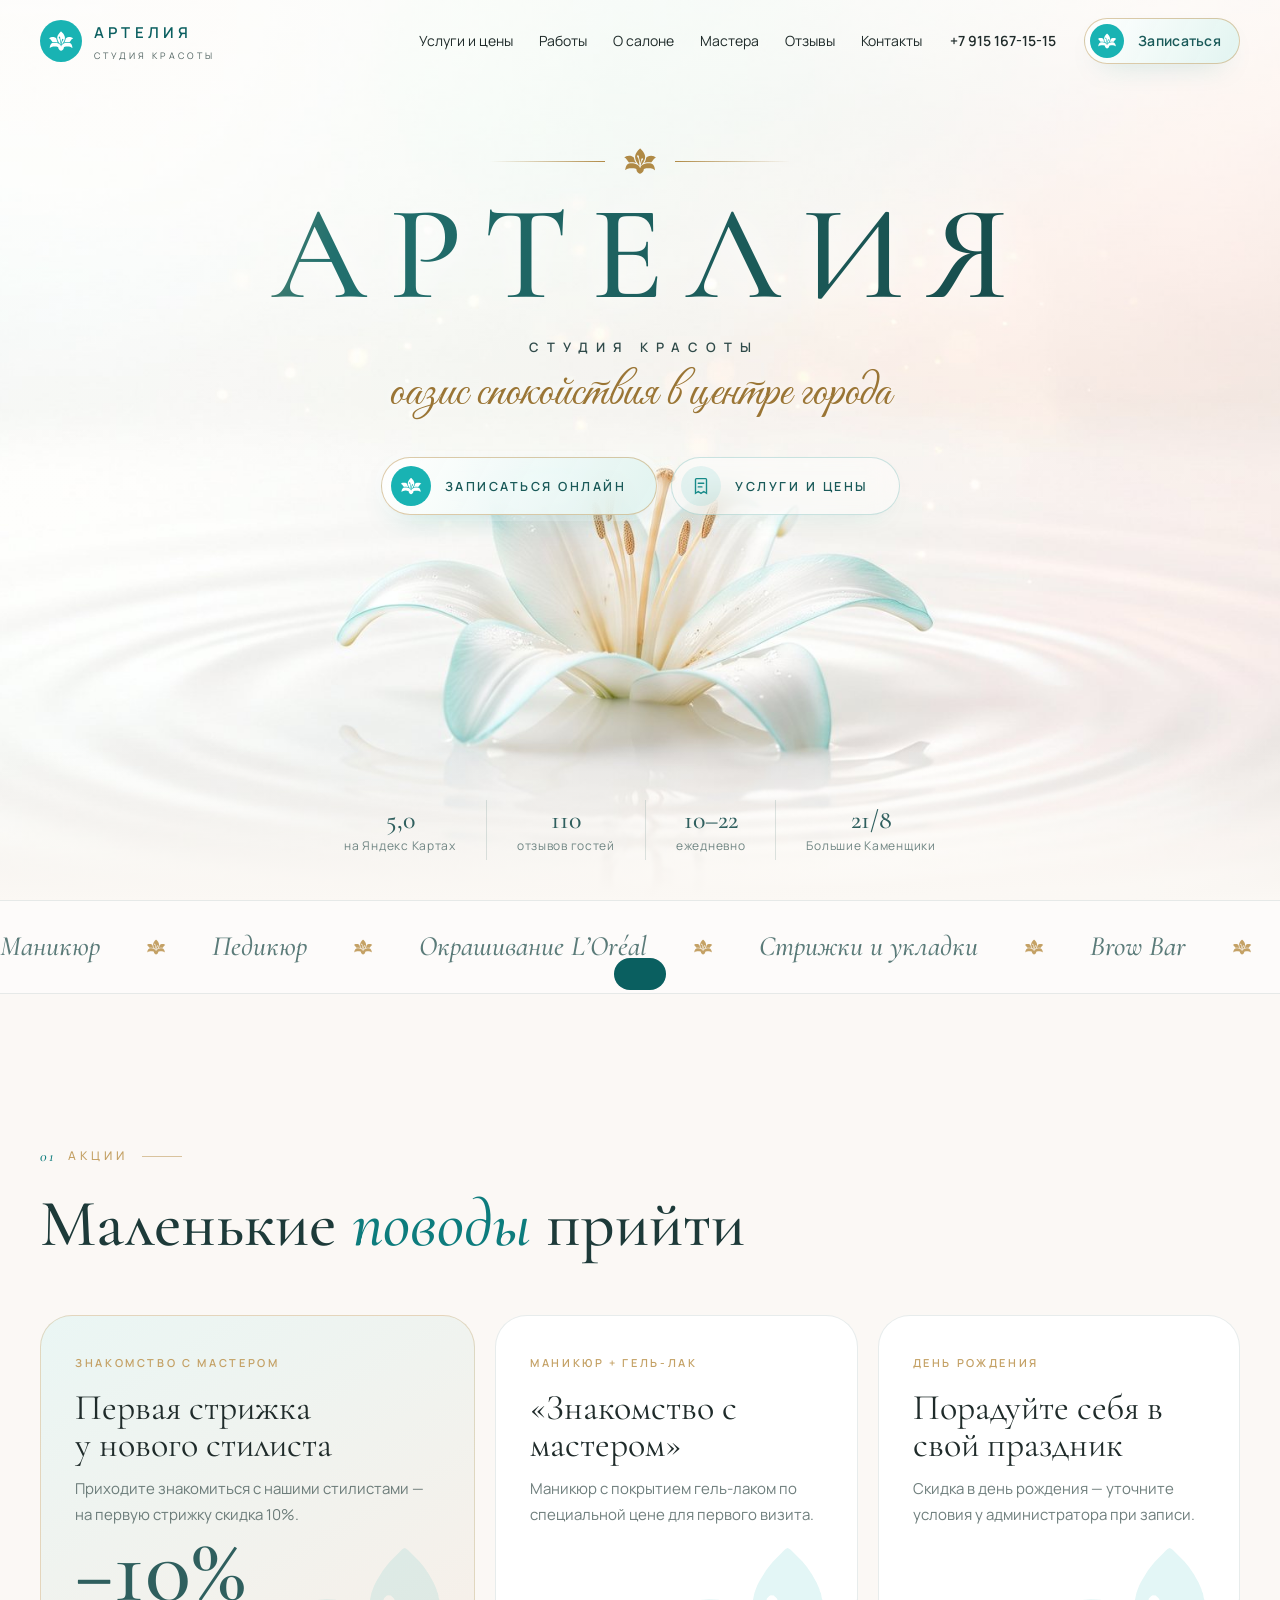
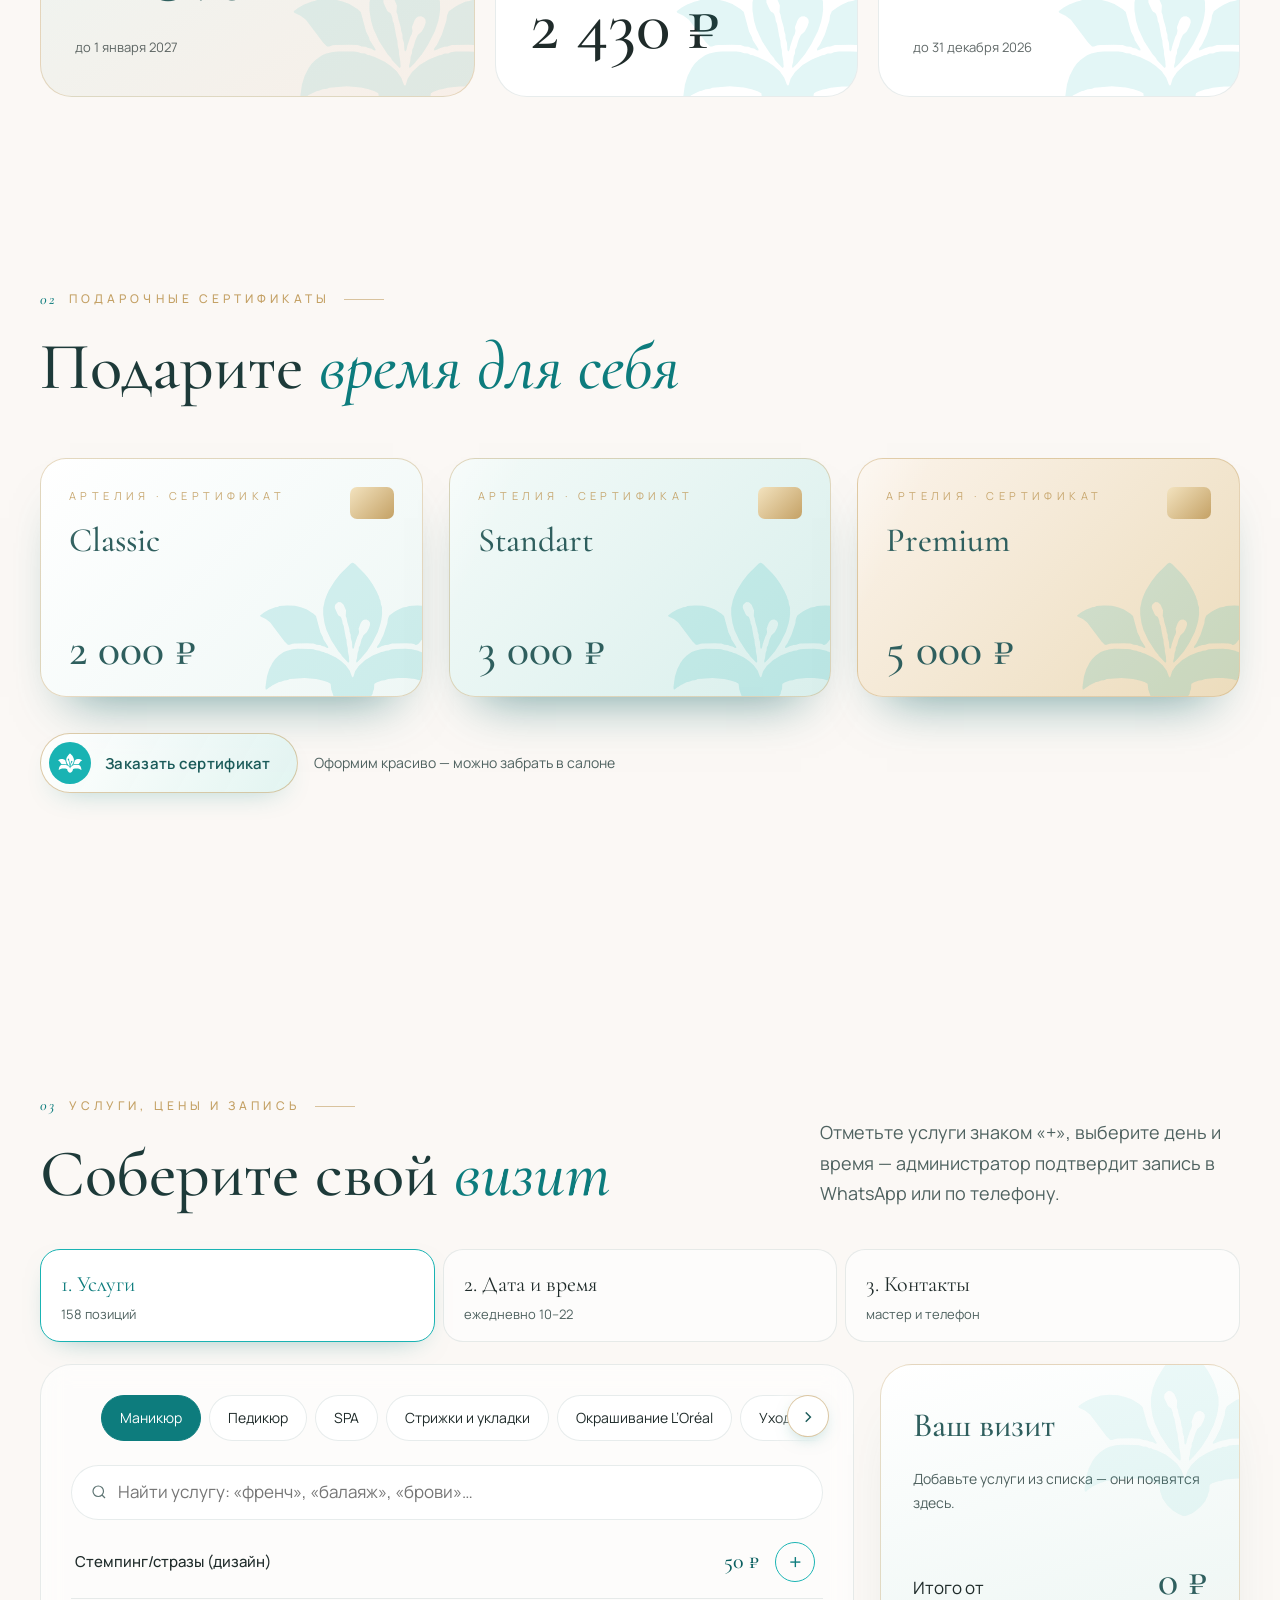
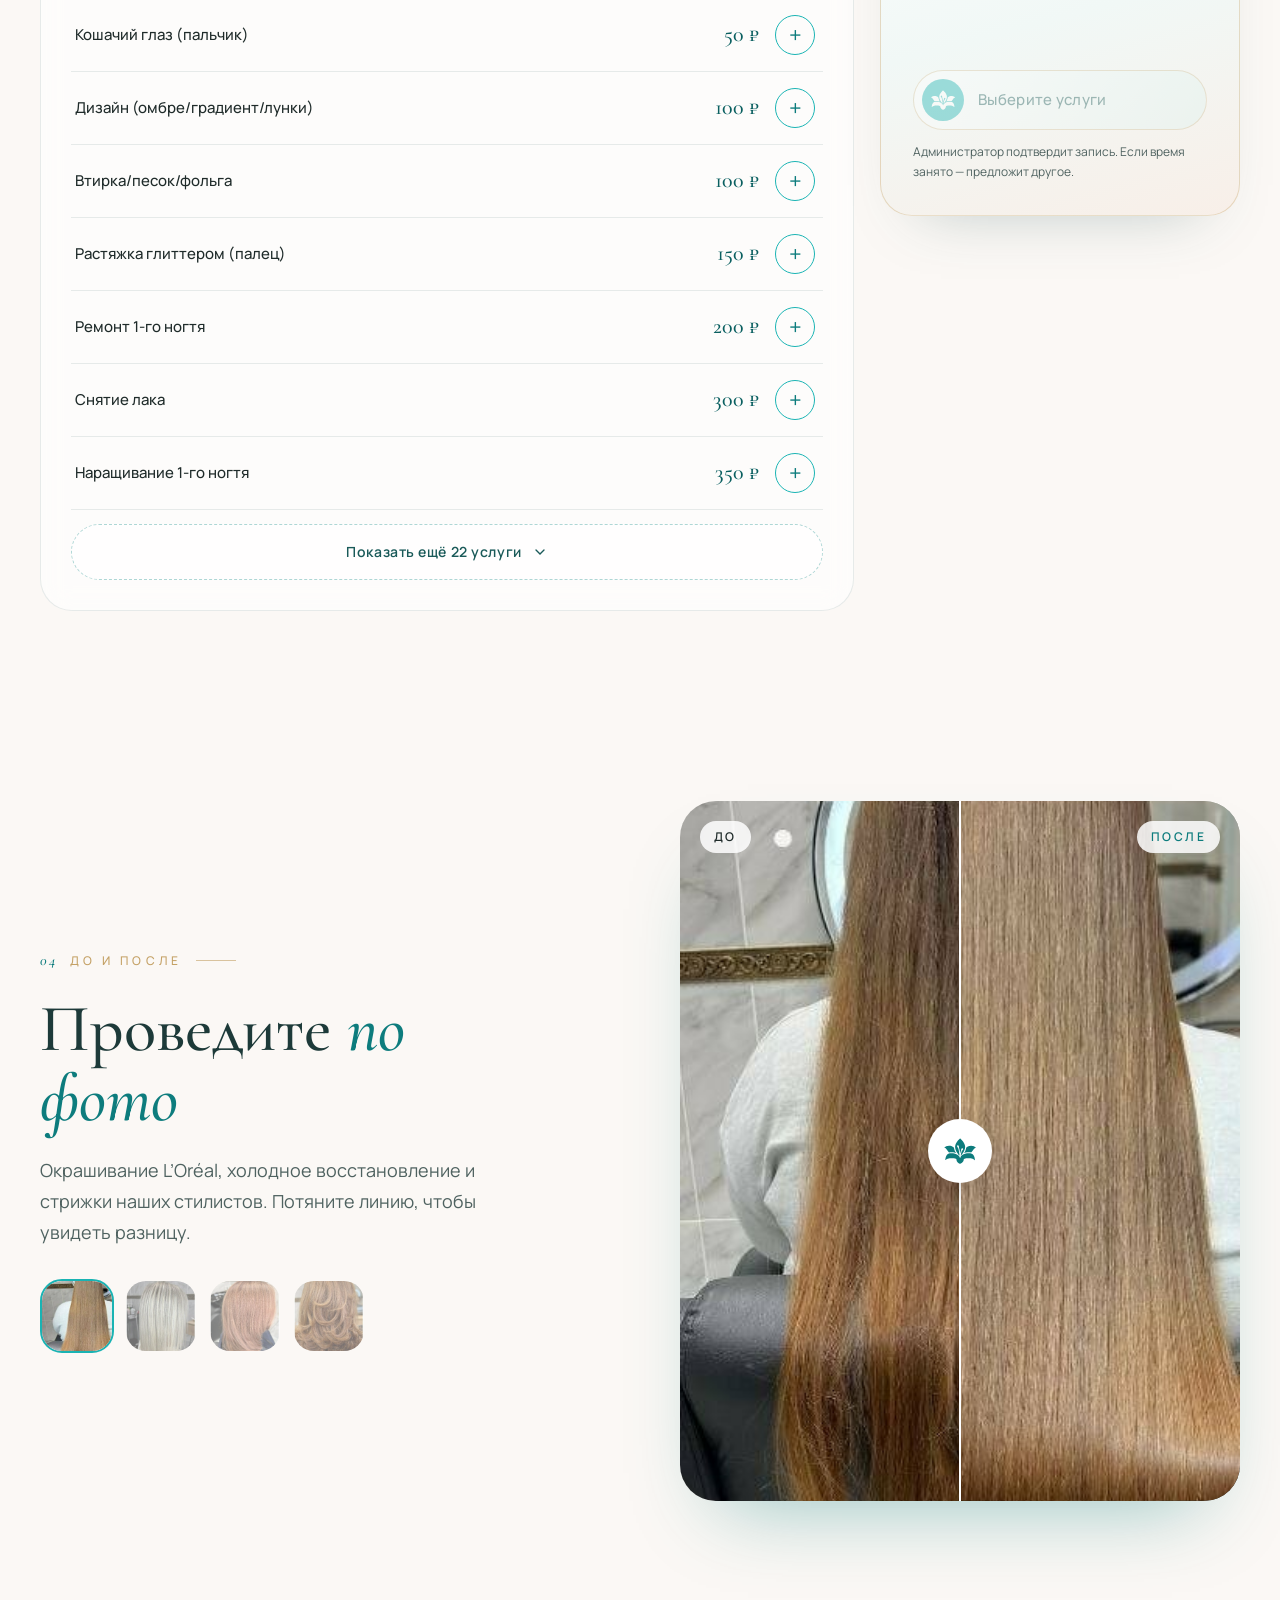
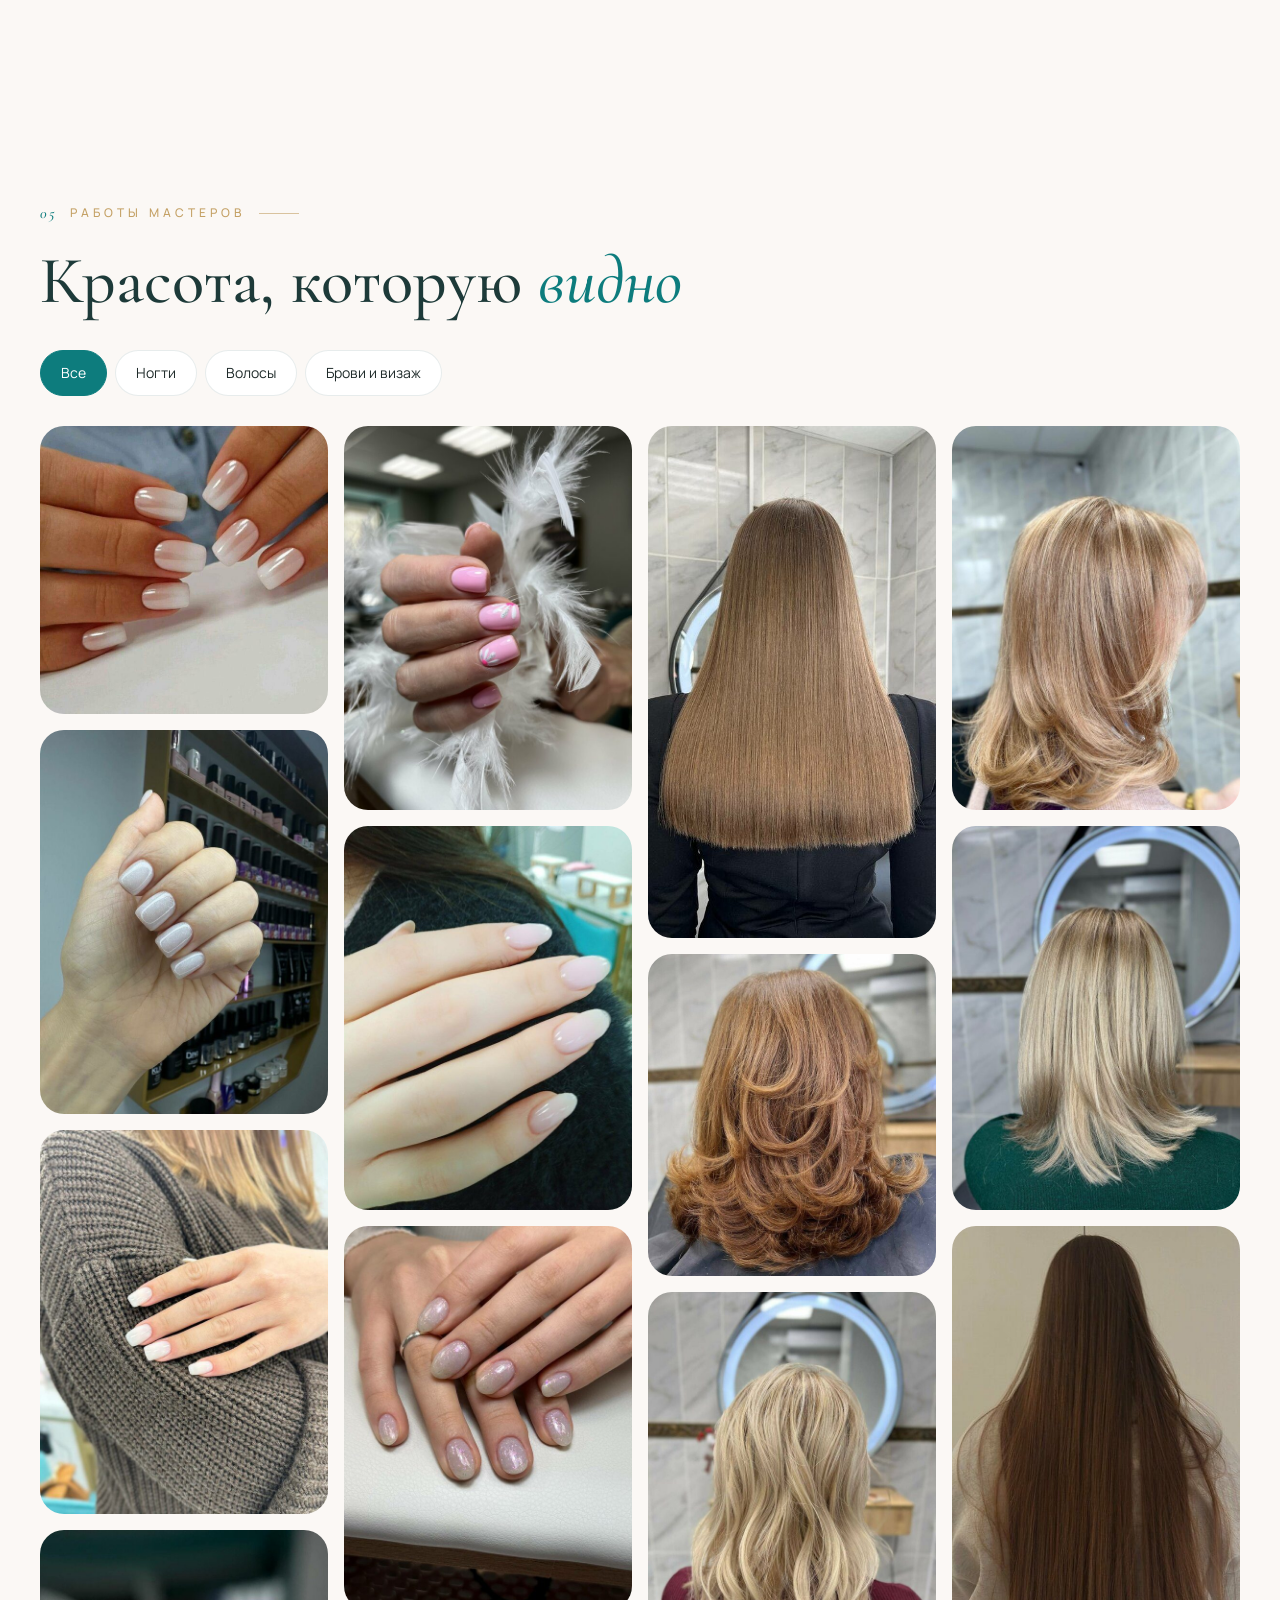
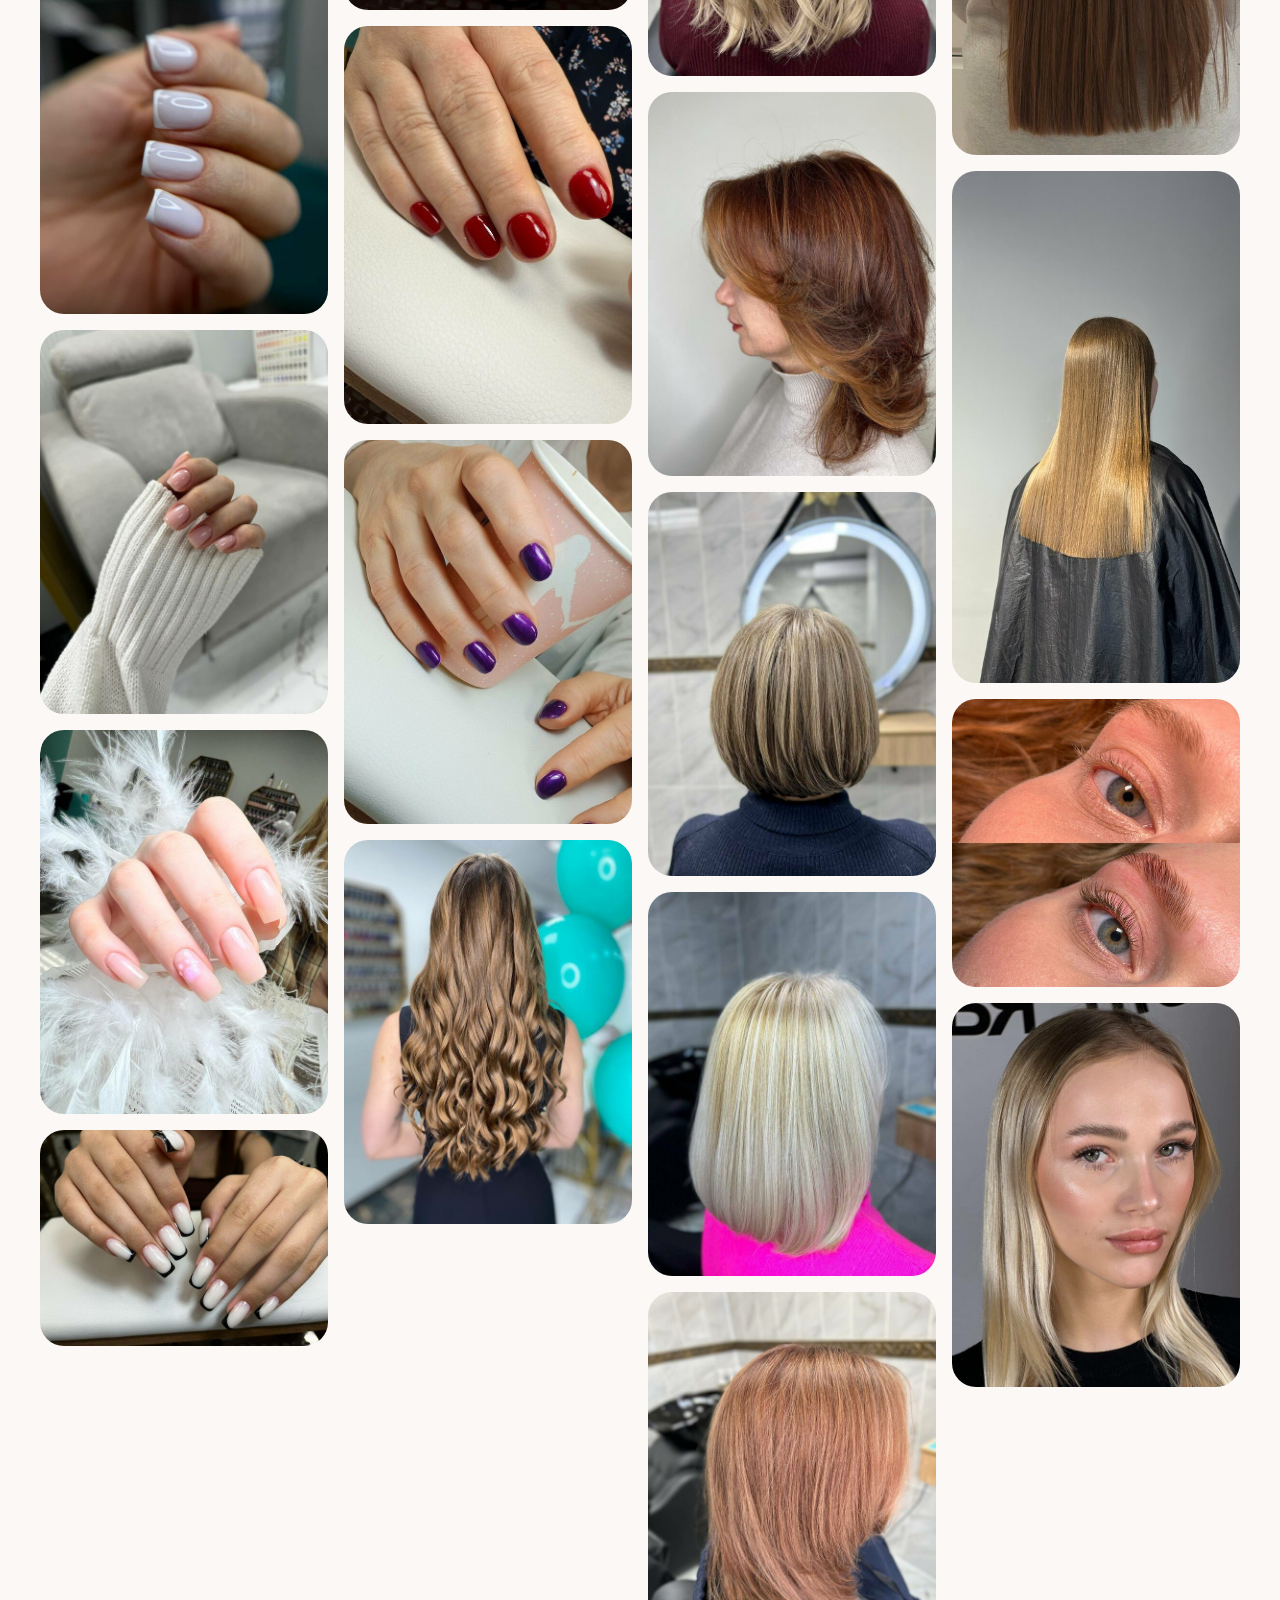
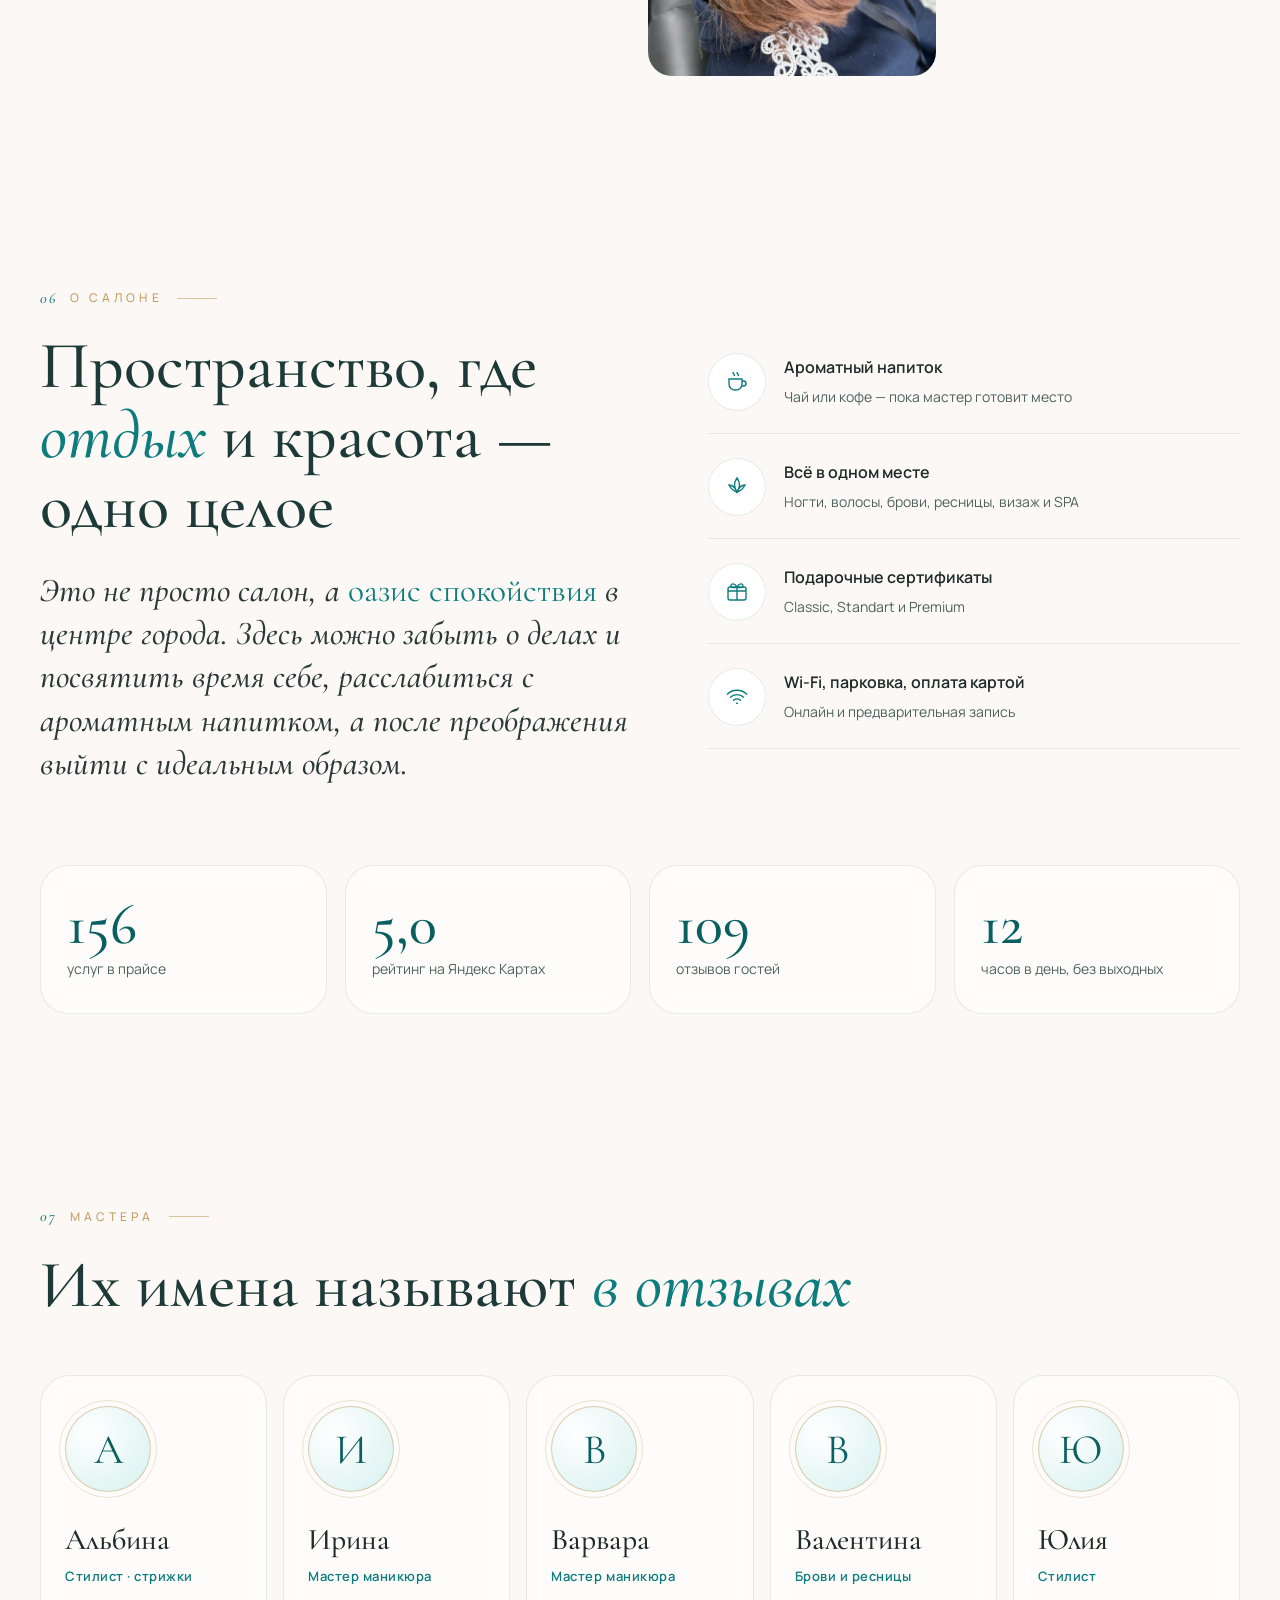
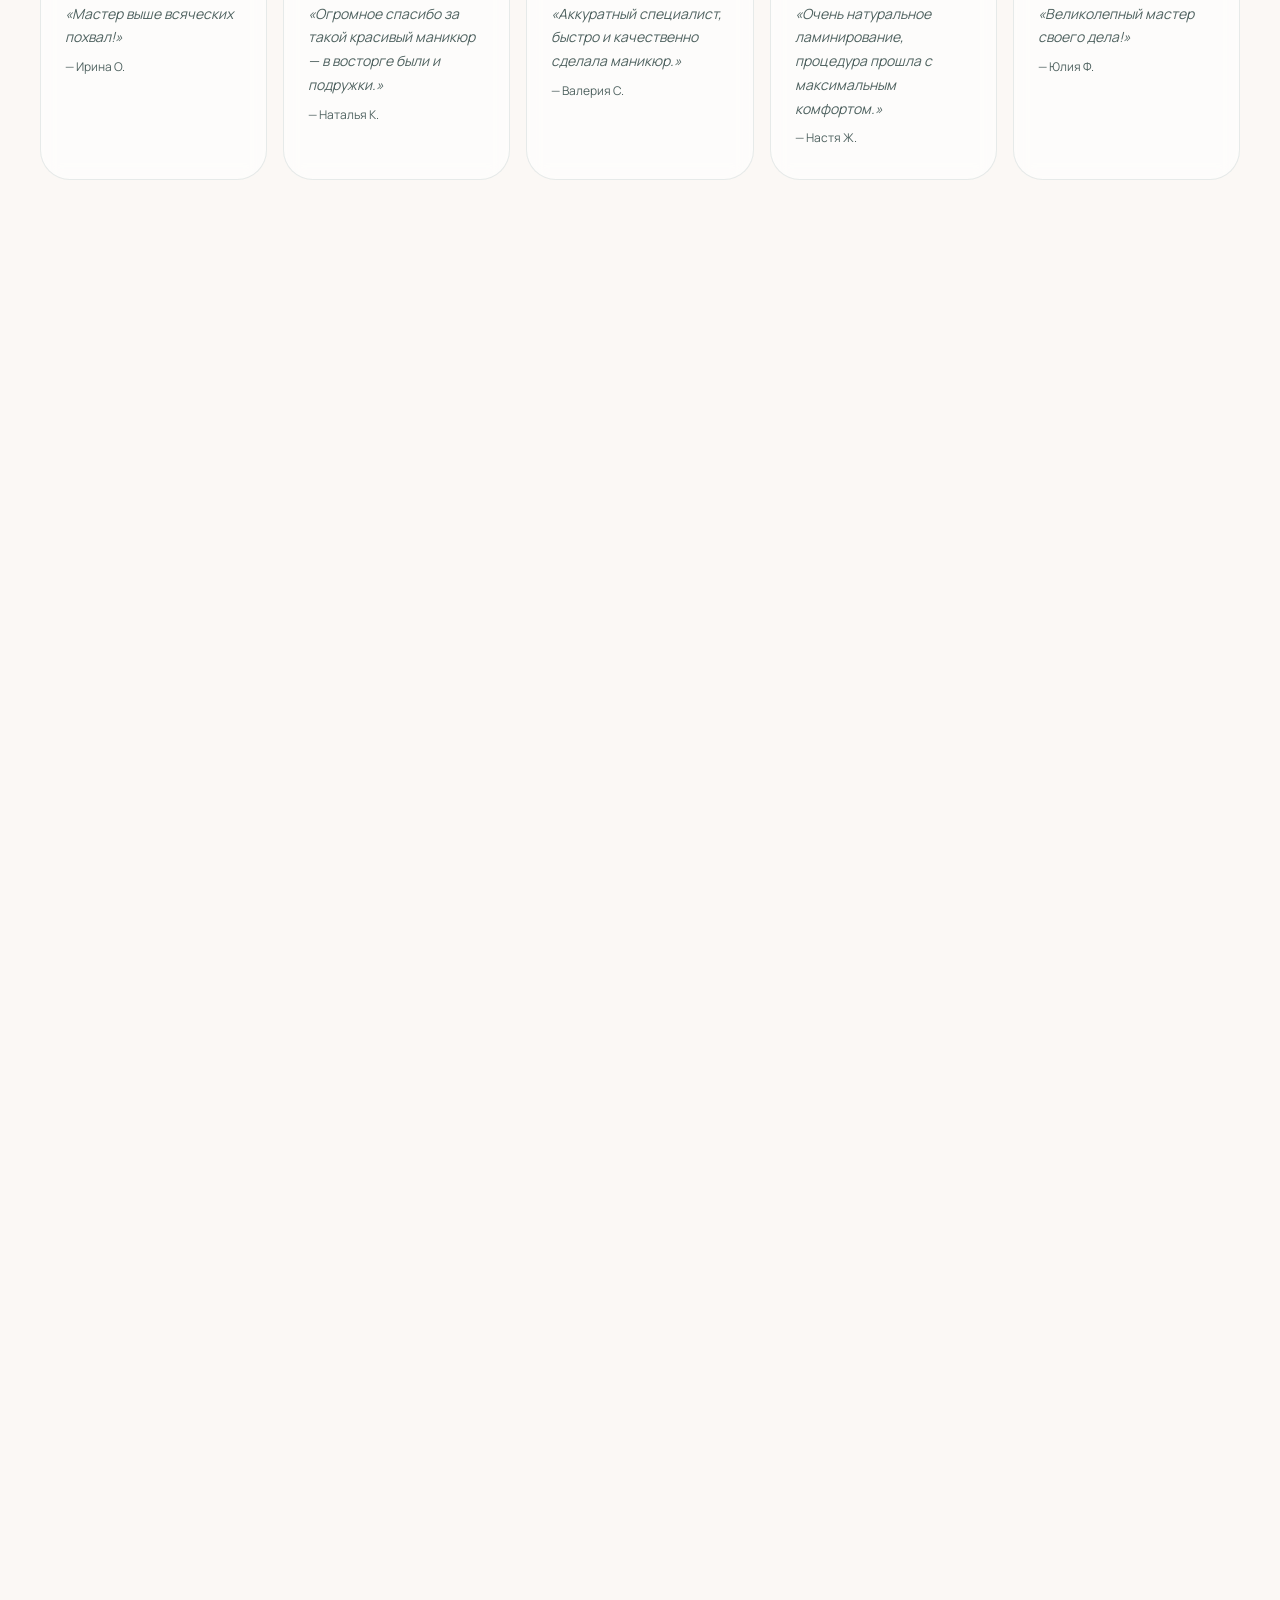
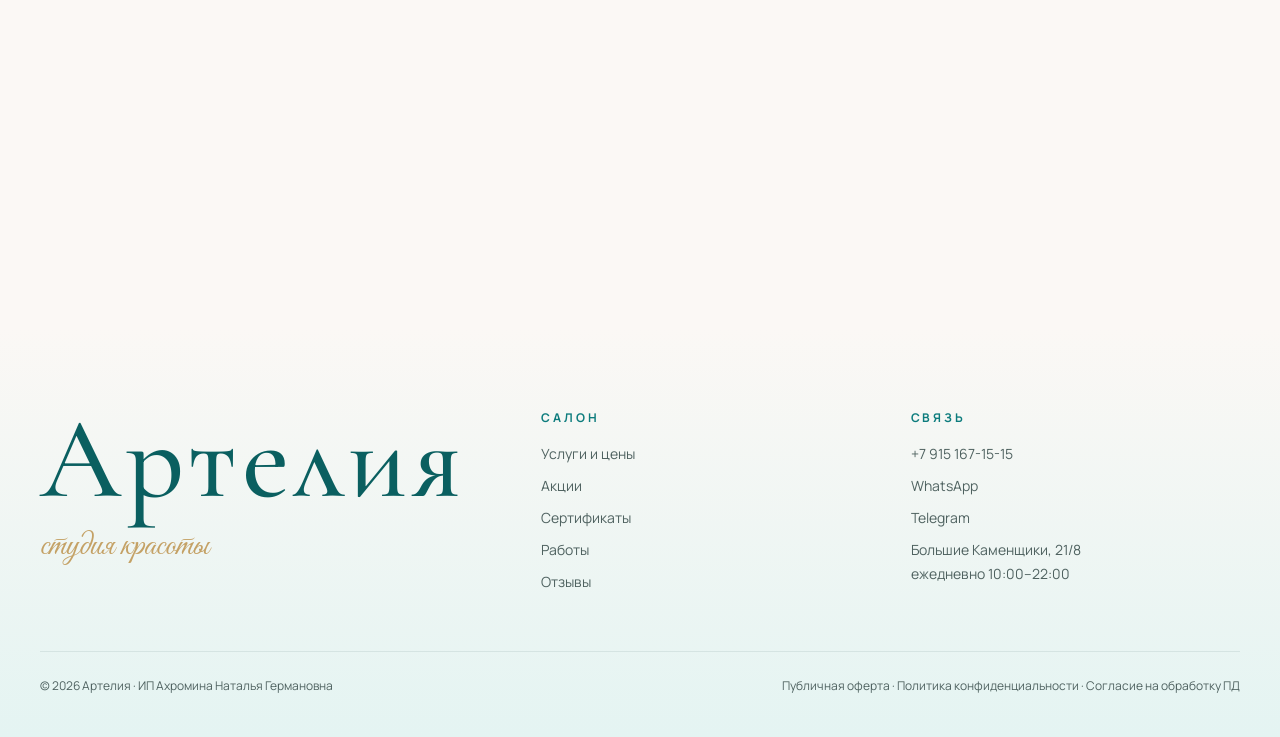
==== artelia/index.html @ 2164c554 "Портфолио: «Артелия» вместо Fertika Co-Authored-By: Claude Opus 5.5 <noreply@anthropic.com>" ====
<!doctype html>
<html lang="ru">
<head>
<meta charset="utf-8">
<meta name="viewport" content="width=device-width,initial-scale=1">
<title>Артелия — студия красоты в Москве · Большие Каменщики, 21/8</title>
<meta name="description" content="Артелия — студия красоты в центре Москвы: маникюр, педикюр, окрашивание L’Oréal, стрижки, Brow Bar, ресницы, визаж, SPA. Ежедневно 10:00–22:00. Онлайн-запись.">
<link rel="icon" type="image/svg+xml" href="img/favicon.svg">
<meta name="theme-color" content="#f6fbfa">
<link rel="preconnect" href="https://fonts.googleapis.com"><link rel="preconnect" href="https://fonts.gstatic.com" crossorigin>
<link href="https://fonts.googleapis.com/css2?family=Cormorant+Garamond:ital,wght@0,400;0,500;0,600;1,400;1,500&family=Manrope:wght@400;500;600;700&family=Great+Vibes&display=swap" rel="stylesheet">
<style>
:root{
  --teal:#19b3b3; --teal-d:#0d7c7d; --teal-dd:#0a5f60; --teal-l:#d7f1ef;
  --gold:#c4a165; --gold-l:#ecdcbc;
  --peach:#fbeee6; --ink:#1f2b2a; --muted:#4f6260; --line:rgba(120,150,148,.18);
  --card:rgba(255,255,255,.6);
  --grad:linear-gradient(170deg,#fdfcfa 0%,#f6faf8 30%,#fbf5f0 70%,#faf1ea 100%);
  --serif:'Cormorant Garamond',Georgia,serif; --sans:'Manrope',system-ui,sans-serif; --script:'Great Vibes',cursive;
  --ease:cubic-bezier(.22,.8,.24,1);
}
*{box-sizing:border-box;margin:0;padding:0}
html{scroll-behavior:smooth}
body{font-family:var(--sans);color:var(--ink);background:#fbf8f5;background-image:var(--grad);background-attachment:fixed;line-height:1.7;font-size:17px;font-weight:400;text-rendering:optimizeLegibility;-webkit-font-smoothing:antialiased;overflow-x:hidden}
img{display:block;max-width:100%}
a{color:inherit;text-decoration:none}
button{font:inherit;color:inherit;background:none;border:0;cursor:pointer}
.wrap{width:min(1200px,100% - 40px);margin-inline:auto}
section{position:relative;padding:150px 0}
.eyebrow{font-size:12px;letter-spacing:.34em;text-transform:uppercase;color:var(--gold);font-weight:500;display:flex;align-items:center;gap:14px;counter-increment:sec}
.eyebrow::before{content:"0" counter(sec);font-family:var(--serif);font-size:15px;letter-spacing:.1em;color:var(--teal-d);font-style:italic}
.eyebrow::after{content:"";width:40px;height:1px;background:var(--gold);opacity:.6;order:-0}
main{counter-reset:sec}
h2{font-family:var(--serif);font-weight:500;font-size:clamp(40px,5.2vw,70px);line-height:1.05;letter-spacing:0;margin:20px 0 0;color:#1d3a39}
h2 em{font-style:italic;color:var(--teal-d);font-weight:500}
/* чёткость: Cormorant тонкий — везде 500 и тёмнее */
.quote,.stat b,.promo .big,.rev p,.mst h3,.ptitle,.day b,.row .pr,.visit h4,.visit .tot b,.ct-card .addr,.ft .big,.rate,.gift h3,.gift .sum,.facts b,.marq-t{font-weight:500!important}
.quote{color:#2a3938}.rev p{color:#22302f}
.lead,.rituals span,.stat span,.promo p,.mst q{color:var(--muted)}
.btn{font-weight:600}
.script{font-family:var(--script);color:var(--gold);font-weight:400}
.lead{font-size:18px;color:var(--muted);max-width:560px;margin-top:22px}

/* lily */
.lily .p{transform-box:view-box;transform-origin:50px 66px;transition:transform .9s var(--ease)}
.lily .pl{--o:-1}.lily .pr{--o:1}

/* buttons: capsule with blooming lily */
.btn{position:relative;display:inline-flex;align-items:center;gap:14px;padding:8px 26px 8px 8px;border-radius:999px;font-weight:500;font-size:15px;letter-spacing:.02em;transition:transform .5s var(--ease),box-shadow .5s var(--ease),background .4s}
.btn .bud{width:42px;height:42px;border-radius:50%;display:grid;place-items:center;flex:none;transition:transform .7s var(--ease)}
.btn .bud svg{width:26px;height:26px}
.btn-main{background:linear-gradient(120deg,rgba(255,255,255,.9),rgba(222,243,240,.88));color:#1a5a59;border:1px solid rgba(196,161,101,.55);box-shadow:0 12px 30px -18px rgba(25,140,138,.45);font-weight:600}
.btn-main .bud{background:#19b3b3;color:#fff}
.btn-main:hover{background:#fff;border-color:rgba(196,161,101,.9)}
.btn-ghost{background:rgba(255,255,255,.7);border:1px solid var(--line);color:var(--teal-dd);backdrop-filter:blur(8px)}
.btn-ghost .bud{background:var(--teal-l);color:var(--teal-d)}
.btn:hover{transform:translateY(-3px)}
.btn:hover .bud{transform:rotate(-14deg)}
.btn:hover .pl{transform:rotate(-16deg)}
.btn:hover .pr{transform:rotate(16deg)}
.btn:hover .pc{transform:scale(1.12)}
.btn:active{transform:translateY(0) scale(.98)}

/* header */
header{position:fixed;inset:0 0 auto;z-index:50;transition:background .4s,box-shadow .4s,padding .4s;padding:18px 0}
header.sc{background:rgba(255,255,255,.82);backdrop-filter:blur(14px);box-shadow:0 1px 0 var(--line);padding:10px 0}
.hd{display:flex;align-items:center;gap:28px}
.logo{display:flex;align-items:center;gap:12px}
.logo .mk{width:42px;height:42px;border-radius:50%;background:var(--teal);display:grid;place-items:center;color:#fff}
.logo .mk svg{width:26px}
.logo b{font-weight:600;letter-spacing:.28em;font-size:15px;color:var(--teal-dd)}
.logo small{display:block;font-size:9px;letter-spacing:.34em;color:var(--muted);text-transform:uppercase;margin-top:1px}
nav{display:flex;gap:26px;margin-left:auto;font-size:14px}
nav a{position:relative;color:var(--ink)}
nav a::after{content:"";position:absolute;left:0;right:100%;bottom:-4px;height:1px;background:var(--gold);transition:right .4s var(--ease)}
nav a:hover::after{right:0}
.hd-tel{font-weight:600;font-size:14px;white-space:nowrap}
.hd .btn{padding:5px 18px 5px 5px;font-size:14px}.hd .btn .bud{width:34px;height:34px}.hd .btn .bud svg{width:20px;height:20px}
.burger{display:none;width:44px;height:44px;border-radius:50%;border:1px solid var(--line);background:#fff}
.burger i{display:block;width:18px;height:1.5px;background:var(--ink);margin:4px auto}

/* hero */
.hero{min-height:100svh;display:flex;flex-direction:column;justify-content:flex-start;align-items:center;text-align:center;padding:clamp(120px,16vh,170px) 0 40px;overflow:hidden;background:#f7f6f2}
.hero video,.hero .poster{position:absolute;inset:0;width:100%;height:100%;object-fit:cover;object-position:50% 70%}
.hero video{opacity:0;transition:opacity 1.6s ease}.hero video.ready{opacity:1}
.hero .veil{position:absolute;inset:0;background:linear-gradient(180deg,rgba(253,252,250,.72) 0%,rgba(253,252,250,.25) 42%,rgba(253,252,250,0) 60%,rgba(251,245,240,.0) 82%,#fbf8f4 100%)}
.hero-in{position:relative;z-index:2}
/* надпись «Артелия»: золотые линии + лилия, буквы-«фольга» с бегущим бликом */
.brand{display:flex;flex-direction:column;align-items:center}
.orn{display:flex;align-items:center;gap:18px;color:#b08a46}
.orn i{display:block;height:1px;width:0;background:linear-gradient(90deg,transparent,#b08a46);transition:width 1.8s var(--ease) .3s}
.orn i:last-child{background:linear-gradient(270deg,transparent,#b08a46)}
.hero.on .orn i{width:clamp(50px,9vw,120px)}
.orn svg{width:34px;height:34px;opacity:0;transform:scale(.6);transition:all 1.4s var(--ease) .2s}
.hero.on .orn svg{opacity:1;transform:none}
.hero h1{font-family:var(--serif);font-weight:500;font-size:clamp(58px,10.5vw,158px);line-height:1;letter-spacing:.42em;text-indent:.42em;text-transform:uppercase;margin:10px 0 4px;
 background:linear-gradient(100deg,#174c4b 0%,#22706e 30%,#d8b878 46%,#f3e2b8 50%,#d8b878 54%,#22706e 70%,#174c4b 100%);background-size:300% 100%;background-position:100% 0;
 -webkit-background-clip:text;background-clip:text;color:transparent;filter:drop-shadow(0 2px 18px rgba(255,255,255,.9));
 opacity:0;transition:letter-spacing 2.4s var(--ease),text-indent 2.4s var(--ease),opacity 1.6s ease}
.hero.on h1{opacity:1;letter-spacing:.16em;text-indent:.16em;animation:foil 7s ease-in-out 1.6s infinite}
@keyframes foil{0%{background-position:100% 0}45%,100%{background-position:0 0}}
.hero .sub{font-size:13px;letter-spacing:.62em;text-transform:uppercase;color:#2f4a49;font-weight:600;margin-top:10px;text-indent:.62em}
.hero .script{font-size:clamp(32px,3.8vw,48px);margin-top:8px;line-height:1.1;color:#9a7535;text-shadow:0 1px 12px rgba(255,255,255,.9)}
.hero .fade{opacity:0;transform:translateY(14px);transition:all 1.6s var(--ease)}
.hero.on .fade{opacity:1;transform:none}
.hero .ctas{display:flex;gap:22px;justify-content:center;align-items:center;flex-wrap:wrap;margin-top:30px}
/* кнопки главного экрана — нежные, воздушные */
.hero .ctas{gap:14px;margin-top:38px}
.hb{position:relative;display:inline-flex;align-items:center;gap:14px;height:58px;padding:0 30px 0 9px;border-radius:999px;
 font-family:var(--sans);font-size:12.5px;font-weight:600;letter-spacing:.2em;text-transform:uppercase;color:#1a5a59;
 backdrop-filter:blur(14px) saturate(1.2);-webkit-backdrop-filter:blur(14px) saturate(1.2);
 transition:transform .7s var(--ease),box-shadow .7s var(--ease),background .6s,border-color .6s}
.hb-ic{width:40px;height:40px;border-radius:50%;display:grid;place-items:center;flex:none;transition:transform .9s var(--ease),background .6s}
.hb-ic svg{width:22px;height:22px}
.hb-1{background:linear-gradient(120deg,rgba(255,255,255,.88),rgba(222,243,240,.85));border:1px solid rgba(196,161,101,.55);
 box-shadow:0 12px 34px -18px rgba(25,140,138,.45),0 0 0 6px rgba(255,255,255,.28)}
.hb-1 .hb-ic{background:#19b3b3;color:#fff}
.hb-2{background:rgba(255,255,255,.42);border:1px solid rgba(25,140,138,.22);box-shadow:0 10px 30px -22px rgba(25,140,138,.4)}
.hb-2 .hb-ic{background:rgba(25,179,179,.1);color:#178a89}
.hb:hover{transform:translateY(-3px);background:rgba(255,255,255,.95);border-color:rgba(196,161,101,.85);box-shadow:0 18px 40px -18px rgba(25,140,138,.45),0 0 0 8px rgba(255,255,255,.35)}
.hb:hover .hb-ic{transform:rotate(-10deg) scale(1.06)}
.hb:active{transform:translateY(-1px) scale(.99)}
.hb:focus-visible{outline:1.5px solid #c9a35e;outline-offset:5px}
@media (max-width:600px){.hero .ctas{flex-direction:column;align-items:stretch;width:100%;max-width:320px;margin-inline:auto}.hb{justify-content:flex-start;height:56px;letter-spacing:.16em}}
.linkish{font-size:15px;color:var(--teal-dd);border-bottom:1px solid rgba(196,161,101,.6);padding-bottom:2px;font-weight:400}
.facts{position:relative;z-index:2;display:flex;justify-content:center;margin-top:auto;padding-top:40px;flex-wrap:wrap}
.facts div{padding:4px 30px;border-left:1px solid rgba(120,150,148,.25);font-size:12px;letter-spacing:.06em;color:#6f8583;text-align:center}
.facts div:first-child{border:0}
.facts b{display:block;font-family:var(--serif);font-size:26px;font-weight:400;color:#2f5f5e;line-height:1.2;letter-spacing:0}
.scrollcue{display:none}
@keyframes cue{0%,100%{opacity:.2;transform:translateX(-50%) scaleY(.5);transform-origin:top}50%{opacity:1;transform:translateX(-50%) scaleY(1)}}

/* marquee */
.marq{overflow:hidden;border-block:1px solid var(--line);background:rgba(255,255,255,.55);padding:22px 0}
.marq-t{display:flex;gap:46px;width:max-content;animation:mq 70s linear infinite;font-family:var(--serif);font-size:28px;font-style:italic;font-weight:300;color:#5b7b79}
.marq-t span{display:flex;align-items:center;gap:46px;white-space:nowrap}
.marq-t svg{width:20px;color:var(--gold)}
@keyframes mq{to{transform:translateX(-50%)}}

/* reveal */
.rv{opacity:0;transform:translateY(36px);transition:opacity 1.1s var(--ease),transform 1.1s var(--ease)}
.rv.in{opacity:1;transform:none}

/* about */
.about-g{display:grid;grid-template-columns:1.05fr .95fr;gap:80px;align-items:center}
.quote{font-family:var(--serif);font-size:clamp(26px,2.6vw,36px);font-weight:300;line-height:1.3;margin-top:28px;font-style:italic}
.quote b{font-weight:400;color:var(--teal-d);font-style:normal}
.rituals{list-style:none;display:grid;gap:2px;margin-top:10px}
.rituals li{display:grid;grid-template-columns:58px 1fr;gap:18px;padding:22px 0;border-bottom:1px solid var(--line);align-items:center;transition:padding .5s var(--ease)}
.rituals li:hover{padding-left:10px}
.rituals .ic{width:58px;height:58px;border-radius:50%;background:#fff;border:1px solid var(--line);display:grid;place-items:center;color:var(--teal-d)}
.rituals .ic svg{width:24px;height:24px}
.rituals b{font-weight:600;font-size:16px;display:block}
.rituals span{color:var(--muted);font-size:14px}
.stats{display:grid;grid-template-columns:repeat(4,1fr);gap:18px;margin-top:80px}
.stat{background:var(--card);border:1px solid var(--line);border-radius:28px;padding:30px 26px;backdrop-filter:blur(10px)}
.stat b{font-family:var(--serif);font-weight:300;font-size:58px;line-height:1;color:var(--teal-dd);display:block}
.stat span{font-size:14px;color:var(--muted)}

/* promos */
.promos{display:grid;grid-template-columns:1.2fr 1fr 1fr;gap:20px;margin-top:56px}
.promo{position:relative;border-radius:32px;padding:38px 34px;min-height:300px;display:flex;flex-direction:column;overflow:hidden;background:#fff;border:1px solid var(--line);transition:transform .6s var(--ease),box-shadow .6s var(--ease)}
.promo:hover{transform:translateY(-8px);box-shadow:0 30px 60px -30px rgba(13,124,125,.35)}
.promo.hl{background:linear-gradient(150deg,#eaf6f4,#f8efe8);color:var(--ink);border:1px solid rgba(196,161,101,.35)}
.promo.hl .big{color:#2f5f5e}
.promo .tag{font-size:11px;letter-spacing:.24em;text-transform:uppercase;font-weight:600;color:var(--gold)}
.promo.hl .tag{color:var(--gold)}
.promo.hl .bg-lily{color:var(--teal)!important;opacity:.1}
.promo h3{font-family:var(--serif);font-weight:400;font-size:36px;line-height:1.05;margin:16px 0 12px}
.promo p{font-size:15px;opacity:.82}
.promo .big{font-family:var(--serif);font-size:96px;line-height:.9;margin-top:auto;font-weight:300}
.promo .dt{margin-top:auto;font-size:13px;opacity:.7;padding-top:22px}
.promo .bg-lily{position:absolute;right:-50px;bottom:-60px;width:240px;opacity:.12;color:#fff}
.promo:not(.hl) .bg-lily{color:var(--teal)}

/* services + booking */
.svc-top{display:flex;justify-content:space-between;align-items:flex-end;gap:30px;flex-wrap:wrap}
.steps{display:flex;gap:8px;margin-top:40px}
.steps button{flex:1;text-align:left;padding:16px 20px;border-radius:20px;border:1px solid var(--line);background:rgba(255,255,255,.55);font-size:13px;color:var(--muted);transition:all .4s}
.steps button b{display:block;font-family:var(--serif);font-size:22px;font-weight:400;color:var(--ink)}
.steps button.on{background:#fff;border-color:var(--teal);box-shadow:0 10px 30px -18px rgba(13,124,125,.6)}
.steps button.on b{color:var(--teal-d)}
.book{display:grid;grid-template-columns:1fr 360px;gap:26px;margin-top:22px;align-items:start}
.book>*,.about-g>*,.ba-g>*,.rev-g>*,.ct-g>*{min-width:0}
.panel{background:var(--card);backdrop-filter:blur(14px);border:1px solid var(--line);border-radius:32px;padding:30px;min-height:540px}
.pane{display:none}.pane.on{display:block;animation:pin .6s var(--ease)}
@keyframes pin{from{opacity:0;transform:translateY(14px)}}
.cats{display:flex;gap:8px;overflow-x:auto;padding-bottom:10px;scrollbar-width:none;scroll-behavior:smooth;-webkit-mask:linear-gradient(90deg,transparent 0,#000 30px,#000 calc(100% - 50px),transparent)}
.cats::-webkit-scrollbar{display:none}
.cats button:first-child{margin-left:30px}.cats button:last-child{margin-right:44px}
.cats button{white-space:nowrap;padding:10px 18px;border-radius:999px;border:1px solid var(--line);background:#fff;font-size:14px;transition:all .3s}
.cats button.on{background:var(--teal-d);color:#fff;border-color:var(--teal-d)}
.search{display:flex;align-items:center;gap:10px;margin:14px 0 6px;padding:12px 18px;border-radius:999px;border:1px solid var(--line);background:#fff}
.search input{border:0;outline:0;font:inherit;flex:1;background:none}
.list{margin-top:6px}
.more{display:flex;align-items:center;justify-content:center;gap:10px;width:100%;margin-top:14px;padding:15px;border-radius:999px;border:1px dashed rgba(25,140,138,.35);background:rgba(255,255,255,.6);color:#1a5a59;font-size:14px;font-weight:600;letter-spacing:.04em;transition:all .4s}
.more:hover{background:#fff;border-style:solid}
.more svg{width:16px;height:16px;animation:bob 1.8s ease-in-out infinite}
@keyframes bob{50%{transform:translateY(3px)}}
.cats-box{position:relative}
.cnav{position:absolute;top:0;z-index:2;width:42px;height:42px;border-radius:50%;background:#fff;border:1px solid rgba(196,161,101,.6);color:#1a5a59;font-size:22px;line-height:1;display:grid;place-items:center;box-shadow:0 6px 18px -8px rgba(25,140,138,.5);transition:opacity .3s}
.cnav.l{left:-6px}.cnav.r{right:-6px}
.cnav.off{opacity:0;pointer-events:none}
.cats-hint{display:none;font-size:12px;color:var(--muted);margin:2px 0 4px;letter-spacing:.02em}
.cats.nudge{animation:nudge 1.6s var(--ease) .3s 1}
@keyframes nudge{0%,100%{transform:none}40%{transform:translateX(-60px)}}
.row{display:grid;grid-template-columns:1fr auto 44px;gap:16px;align-items:center;padding:16px 4px;border-bottom:1px solid var(--line)}
.row .nm{font-size:15px;font-weight:500}
.row .ds{font-size:13px;color:var(--muted);margin-top:3px;display:-webkit-box;-webkit-line-clamp:2;-webkit-box-orient:vertical;overflow:hidden}
.row .pr{font-family:var(--serif);font-size:22px;white-space:nowrap;color:var(--teal-dd)}
.add{width:40px;height:40px;border-radius:50%;border:1px solid var(--teal);color:var(--teal-d);font-size:22px;line-height:1;display:grid;place-items:center;transition:all .4s var(--ease)}
.add:hover{background:var(--teal-l)}
.row.sel .add{background:var(--teal-d);color:#fff;transform:rotate(45deg)}
.empty{padding:40px;text-align:center;color:var(--muted)}
/* dates */
.ptitle{font-family:var(--serif);font-size:30px;font-weight:400;margin-bottom:16px}
.days{display:flex;gap:8px;overflow-x:auto;padding-bottom:10px}
.day{flex:none;width:68px;padding:12px 0;border-radius:20px;border:1px solid var(--line);background:#fff;text-align:center;transition:all .3s}
.day small{display:block;font-size:11px;color:var(--muted);text-transform:uppercase;letter-spacing:.1em}
.day b{display:block;font-family:var(--serif);font-size:28px;font-weight:400;line-height:1.1}
.day.on{background:var(--teal-d);border-color:var(--teal-d);color:#fff}.day.on small{color:#d7f1ef}
.slots{display:grid;grid-template-columns:repeat(auto-fill,minmax(84px,1fr));gap:8px;margin-top:22px}
.slot{padding:12px 0;border-radius:14px;border:1px solid var(--line);background:#fff;font-size:15px;transition:all .25s}
.slot:hover:not(:disabled){border-color:var(--teal)}
.slot.on{background:var(--teal-d);color:#fff;border-color:var(--teal-d)}
.slot:disabled{opacity:.3;cursor:not-allowed;text-decoration:line-through}
.mon{font-size:13px;color:var(--muted);margin:6px 0 10px;text-transform:capitalize}
/* form */
.masters-pick{display:flex;flex-wrap:wrap;gap:8px;margin-bottom:22px}
.masters-pick button{padding:10px 18px;border-radius:999px;border:1px solid var(--line);background:#fff;font-size:14px}
.masters-pick button.on{background:var(--teal-d);color:#fff;border-color:var(--teal-d)}
.fld{display:block;margin-bottom:14px}
.fld span{font-size:12px;letter-spacing:.14em;text-transform:uppercase;color:var(--muted)}
.fld input,.fld textarea{width:100%;margin-top:6px;padding:16px 20px;border-radius:18px;border:1px solid var(--line);background:#fff;font:inherit;outline:0;transition:border .3s}
.fld input:focus,.fld textarea:focus{border-color:var(--teal)}
.note{font-size:13px;color:var(--muted);margin-top:8px}
/* summary */
.visit{position:sticky;top:96px;border-radius:32px;padding:32px;color:var(--ink);background:linear-gradient(165deg,#ffffff 0%,#f1f8f6 55%,#f8efe8 100%);border:1px solid rgba(196,161,101,.35);overflow:hidden;box-shadow:0 30px 60px -40px rgba(47,95,94,.35)}
.visit .bg-lily{position:absolute;right:-60px;top:-50px;width:230px;opacity:.07;fill:var(--teal)}
.visit h4{font-family:var(--serif);font-weight:400;font-size:34px;color:#2f5f5e}
.visit .it{display:flex;justify-content:space-between;gap:12px;font-size:14px;padding:10px 0;border-bottom:1px solid var(--line)}
.visit .it button{color:var(--muted);font-size:18px;line-height:1}
.visit .muted{color:var(--muted);font-size:14px;padding:12px 0}
.visit .tot{display:flex;justify-content:space-between;align-items:baseline;margin-top:18px}
.visit .tot b{font-family:var(--serif);font-size:42px;font-weight:400;color:#2f5f5e}
.visit .when{margin-top:12px;font-size:14px;color:var(--teal-d);min-height:22px}
.visit .btn{width:100%;margin-top:20px;background:linear-gradient(120deg,#fff,#dff3f0);color:#1a5a59;border:1px solid rgba(196,161,101,.6);justify-content:flex-start}
.visit .btn .bud{background:#19b3b3;color:#fff}
.visit .btn:disabled{opacity:.4;cursor:not-allowed;transform:none}
.visit .hint{font-size:12px;color:var(--muted);margin-top:12px}

/* before/after */
.ba-g{display:grid;grid-template-columns:.8fr 1.2fr;gap:70px;align-items:center}
.ba{position:relative;aspect-ratio:4/5;border-radius:36px;overflow:hidden;user-select:none;touch-action:pan-y;cursor:ew-resize;box-shadow:0 40px 80px -40px rgba(13,124,125,.45);max-width:560px;justify-self:end;width:100%}
.ba img{position:absolute;inset:0;width:100%;height:100%;object-fit:cover}
.ba .af{clip-path:inset(0 0 0 var(--x,50%))}
.ba .bar{position:absolute;top:0;bottom:0;left:var(--x,50%);width:2px;background:#fff;transform:translateX(-1px)}
.ba .knob{position:absolute;top:50%;left:var(--x,50%);width:64px;height:64px;margin:-32px 0 0 -32px;border-radius:50%;background:#fff;display:grid;place-items:center;color:var(--teal-d);box-shadow:0 10px 30px rgba(0,0,0,.18)}
.ba .knob svg{width:34px}
.ba .lb{position:absolute;top:20px;padding:6px 14px;border-radius:999px;background:rgba(255,255,255,.85);font-size:12px;letter-spacing:.2em;text-transform:uppercase;font-weight:600}
.ba .lb.l{left:20px}.ba .lb.r{right:20px;color:var(--teal-d)}
.ba-tabs{display:flex;gap:10px;margin-top:32px;flex-wrap:wrap}
.ba-tabs button{width:74px;height:74px;border-radius:22px;overflow:hidden;border:2px solid transparent;opacity:.55;transition:all .4s}
.ba-tabs button.on{border-color:var(--teal);opacity:1}
.ba-tabs img{width:100%;height:100%;object-fit:cover}

/* works */
.filters{display:flex;gap:8px;flex-wrap:wrap;margin-top:34px}
.filters button{padding:10px 20px;border-radius:999px;border:1px solid var(--line);background:#fff;font-size:14px;transition:all .3s}
.filters button.on{background:var(--teal-d);color:#fff;border-color:var(--teal-d)}
.works{columns:4 240px;column-gap:16px;margin-top:30px}
.works figure{break-inside:avoid;margin-bottom:16px;border-radius:24px;overflow:hidden;cursor:zoom-in;position:relative;transition:opacity .4s,transform .6s var(--ease)}
.works figure img{width:100%;transition:transform 1.2s var(--ease)}
.works figure:hover img{transform:scale(1.06)}
.works figure::after{content:"";position:absolute;inset:0;background:linear-gradient(transparent 60%,rgba(10,95,96,.35));opacity:0;transition:opacity .5s}
.works figure:hover::after{opacity:1}
.works figure.hide{display:none}
.lbx{position:fixed;inset:0;z-index:90;background:rgba(246,251,250,.94);backdrop-filter:blur(16px);display:none;place-items:center;padding:30px}
.lbx.on{display:grid;animation:pin .5s var(--ease)}
.lbx img{max-height:86vh;max-width:min(900px,100%);border-radius:28px;box-shadow:0 40px 80px -30px rgba(0,0,0,.35)}
.lbx button{position:absolute;width:56px;height:56px;border-radius:50%;background:#fff;border:1px solid var(--line);font-size:22px;color:var(--teal-dd)}
.lbx .x{top:24px;right:24px}.lbx .pv{left:24px;top:50%}.lbx .nx{right:24px;top:50%}

/* masters */
.masters{display:grid;grid-template-columns:repeat(5,1fr);gap:16px;margin-top:56px}
.mst{background:var(--card);border:1px solid var(--line);border-radius:30px;padding:30px 24px;backdrop-filter:blur(10px);transition:transform .6s var(--ease),background .4s}
.mst:hover{transform:translateY(-8px);background:#fff}
.mono{width:86px;height:86px;border-radius:50%;display:grid;place-items:center;font-family:var(--serif);font-size:42px;color:var(--teal-dd);background:radial-gradient(circle at 30% 30%,#fff,var(--teal-l));border:1px solid rgba(196,161,101,.5);position:relative}
.mono::after{content:"";position:absolute;inset:-7px;border-radius:50%;border:1px solid rgba(196,161,101,.3)}
@keyframes spin{to{transform:rotate(360deg)}}
.mst h3{font-family:var(--serif);font-weight:400;font-size:30px;margin-top:22px}
.mst .rl{font-size:13px;color:var(--teal-d);font-weight:600;letter-spacing:.04em}
.mst q{display:block;font-size:14px;color:var(--muted);margin-top:14px;font-style:italic;quotes:"«" "»"}

/* reviews */
.rev-g{display:grid;grid-template-columns:.7fr 1.3fr;gap:70px;align-items:center}
.rate{font-family:var(--serif);font-size:clamp(120px,14vw,200px);font-weight:300;line-height:.85;color:var(--teal-dd)}
.stars{color:var(--gold);letter-spacing:6px;font-size:22px;margin-top:10px}
.rev-box{position:relative;background:#fff;border:1px solid var(--line);border-radius:36px;padding:54px 54px 40px;min-height:340px;overflow:hidden}
.rev-box .qm{position:absolute;right:34px;top:-10px;font-family:var(--serif);font-size:200px;color:var(--teal-l);line-height:1}
.rev{display:none;position:relative}.rev.on{display:block;animation:pin .7s var(--ease)}
.rev p{font-family:var(--serif);font-size:clamp(22px,2.2vw,30px);line-height:1.35;font-weight:300}
.rev .au{margin-top:26px;font-size:14px;color:var(--muted)}.rev .au b{color:var(--ink);font-weight:600}
.rev-nav{display:flex;align-items:center;gap:12px;margin-top:30px}
.rev-nav button.ar{width:50px;height:50px;border-radius:50%;border:1px solid var(--line);font-size:18px;color:var(--teal-dd);transition:all .3s}
.rev-nav button.ar:hover{background:var(--teal-l)}
.dots{display:flex;gap:6px;margin-left:auto}
.dots i{width:7px;height:7px;border-radius:50%;background:var(--line);transition:all .4s}
.dots i.on{background:var(--teal);width:22px;border-radius:4px}

/* gift cards */
.gifts{display:grid;grid-template-columns:repeat(3,1fr);gap:26px;margin-top:56px;perspective:1200px}
.gift{position:relative;aspect-ratio:1.6;border-radius:26px;padding:28px;color:#fff;overflow:hidden;transform-style:preserve-3d;transition:transform .3s ease-out,box-shadow .5s;box-shadow:0 30px 50px -30px rgba(10,95,96,.6)}
.gift{color:#2f5f5e!important;border:1px solid rgba(196,161,101,.4)}
.gift.c1{background:linear-gradient(135deg,#ffffff,#eef7f5)}
.gift.c2{background:linear-gradient(135deg,#f3faf8,#d9efec)}
.gift.c3{background:linear-gradient(135deg,#fbf3ea,#ecdcbc)}
.gift .bg-lily{fill:var(--teal)}
.gift h3,.gift .sum{color:#2f5f5e}.gift .gl{color:var(--gold)}
.gift::before{content:"";position:absolute;inset:0;background:linear-gradient(115deg,transparent 30%,rgba(255,255,255,.35) 48%,transparent 62%);transform:translateX(var(--sh,-60%));transition:transform .3s}
.gift .bg-lily{position:absolute;right:-30px;bottom:-40px;width:200px;opacity:.16}
.gift .gl{font-size:11px;letter-spacing:.4em;text-transform:uppercase;opacity:.9}
.gift h3{font-family:var(--serif);font-weight:400;font-size:34px;margin-top:6px}
.gift .sum{position:absolute;left:28px;bottom:24px;font-family:var(--serif);font-size:46px;line-height:1}
.gift .gd{position:absolute;right:28px;top:28px;width:44px;height:32px;border-radius:7px;background:linear-gradient(135deg,#f3e3bf,#c4a165)}
.gifts-cta{display:flex;gap:16px;align-items:center;margin-top:36px;flex-wrap:wrap}

/* contacts */
.ct-g{display:grid;grid-template-columns:1fr 1.15fr;gap:30px;margin-top:56px}
.ct-card{background:var(--card);border:1px solid var(--line);border-radius:36px;padding:40px;backdrop-filter:blur(10px)}
.ct-card .addr{font-family:var(--serif);font-size:36px;line-height:1.1;font-weight:400}
.ct-card dl{display:grid;grid-template-columns:120px 1fr;gap:14px 20px;margin-top:30px;font-size:15px}
.ct-card dt{color:var(--muted)}
.ct-card dd a{border-bottom:1px solid var(--gold-l)}
.socs{display:flex;gap:10px;flex-wrap:wrap;margin-top:30px}
.socs a{padding:11px 20px;border-radius:999px;border:1px solid var(--line);background:#fff;font-size:14px;font-weight:500;transition:all .3s}
.socs a:hover{background:var(--teal-d);color:#fff;border-color:var(--teal-d)}
.map{border-radius:36px;overflow:hidden;min-height:460px;border:1px solid var(--line);background:#eef6f5}
.map iframe{width:100%;height:100%;min-height:460px;border:0;filter:saturate(.75) hue-rotate(-8deg)}

/* footer */
footer{padding:80px 0 40px;background:linear-gradient(180deg,transparent,#e4f4f2)}
.ft{display:grid;grid-template-columns:1.4fr 1fr 1fr;gap:40px}
.ft .big{font-family:var(--serif);font-size:clamp(60px,9vw,130px);line-height:.9;color:var(--teal-dd);font-weight:300;letter-spacing:.04em}
.ft h5{font-size:12px;letter-spacing:.24em;text-transform:uppercase;color:var(--teal-d);margin-bottom:14px}
.ft a,.ft p{display:block;font-size:14px;color:var(--muted);margin-bottom:8px}
.ft a:hover{color:var(--teal-d)}
.legal{margin-top:50px;padding-top:24px;border-top:1px solid var(--line);font-size:12px;color:var(--muted);display:flex;justify-content:space-between;gap:20px;flex-wrap:wrap}

/* sticky mobile cta */
.mcta{display:none}
.toast{position:fixed;left:50%;bottom:30px;transform:translate(-50%,120px);background:var(--teal-dd);color:#fff;padding:16px 26px;border-radius:999px;z-index:99;transition:transform .6s var(--ease);font-size:14px}
.toast.on{transform:translate(-50%,0)}

nav a{white-space:nowrap}
@media (max-width:1100px){
  nav,.hd-tel{display:none}.burger{display:block}.hd .btn{margin-left:auto}
  nav.open{display:flex;position:fixed;inset:70px 16px auto;flex-direction:column;background:#fff;border-radius:26px;padding:26px;gap:16px;box-shadow:0 30px 60px -20px rgba(0,0,0,.2);font-size:18px}
  .masters{grid-template-columns:repeat(3,1fr)}
  .promos{grid-template-columns:1fr 1fr}.promo.hl{grid-column:1/-1}
}
@media (max-width:900px){
  section{padding:84px 0}
  nav,.hd-tel{display:none}.burger{display:block;margin-left:auto}
  .hd .btn{display:none}
  nav.open{display:flex;position:fixed;inset:70px 16px auto;flex-direction:column;background:#fff;border-radius:26px;padding:26px;gap:16px;box-shadow:0 30px 60px -20px rgba(0,0,0,.2);font-size:18px}
  .about-g,.ba-g,.rev-g,.ct-g,.book{grid-template-columns:1fr;gap:40px}
  .stats{grid-template-columns:1fr 1fr}
  .gifts{grid-template-columns:1fr}
  .ba{justify-self:center}
  .visit{position:relative;top:0}
  .ft{grid-template-columns:1fr 1fr}.ft>div:first-child{grid-column:1/-1}
  .mcta{display:flex;position:fixed;left:16px;right:16px;bottom:14px;z-index:60;gap:8px}
  .mcta a{flex:1;text-align:center;padding:15px;border-radius:999px;font-weight:600;font-size:15px}
  .mcta .a1{background:linear-gradient(120deg,rgba(255,255,255,.95),rgba(222,243,240,.95));color:#1a5a59;border:1px solid rgba(196,161,101,.6);box-shadow:0 10px 26px -12px rgba(25,140,138,.45);backdrop-filter:blur(12px)}
  .mcta .a2{background:rgba(255,255,255,.85);border:1px solid var(--line);flex:.55;backdrop-filter:blur(12px);color:#1a5a59}
  footer{padding-bottom:100px}
}
@media (max-width:600px){
  .wrap{width:calc(100% - 32px)}
  .masters{grid-template-columns:1fr 1fr}
  .promos{grid-template-columns:1fr}
  .hero .facts{display:none}
  .masters{grid-template-columns:repeat(2,minmax(0,1fr));gap:12px}
  .mst{padding:22px 16px;border-radius:24px}.mst h3{font-size:24px;margin-top:16px}.mono{width:64px;height:64px;font-size:32px}
  .mst q{font-size:13px}
  .stats{gap:12px}.stat{padding:22px 18px;border-radius:22px}.stat b{font-size:44px}
  h2{font-size:clamp(34px,10vw,44px)}
  .promo{padding:30px 24px;min-height:0;border-radius:26px}.promo h3{font-size:30px}.promo .big{font-size:72px}
  .gift{aspect-ratio:1.7;padding:22px}.gift h3{font-size:28px}.gift .sum{left:22px;bottom:18px;font-size:38px}
  .rev-box{border-radius:28px}.rev-box .qm{font-size:140px}
  .rate{font-size:110px}
  .ba{border-radius:26px}.ba-tabs button{width:62px;height:62px;border-radius:18px}
  .works{columns:2;column-gap:10px}.works figure{margin-bottom:10px;border-radius:18px}
  .ct-card .addr{font-size:28px}.map,.map iframe{min-height:340px;border-radius:26px}
  .lbx .pv,.lbx .nx{top:auto;bottom:24px}
  .visit{padding:24px;border-radius:26px}
  .day{width:60px}.slots{grid-template-columns:repeat(4,1fr)}
  .marq-t{font-size:22px}
  .hero h1{font-size:min(44px,11.2vw)}.hero.on h1{letter-spacing:.1em;text-indent:.1em}
  .orn{gap:12px}
  .panel{padding:18px;border-radius:26px;min-height:0}
  .steps{gap:6px}.steps button{padding:12px 8px;font-size:0;border-radius:16px;text-align:center}.steps button b{font-size:16px}
  .eyebrow{letter-spacing:.2em;font-size:11px;gap:10px}.eyebrow::after{width:24px}
  .row{grid-template-columns:1fr auto;gap:6px 12px}.row .add{grid-row:1/3;grid-column:2;align-self:center}.row .pr{font-size:19px;grid-column:1}
  .cats-hint{display:block}
  .mcta .a1.has{flex:1.6;font-size:14px}
  .rev-box{padding:36px 24px 28px}
  .ct-card{padding:26px}.ct-card dl{grid-template-columns:1fr;gap:2px}.ct-card dd{margin-bottom:12px}
  .hero .sub{letter-spacing:.3em;font-size:11px;text-indent:.3em}
  .ft{grid-template-columns:1fr}
  .lead{font-size:16px}
}
@media (max-width:360px){
  .wrap{width:calc(100% - 28px)}
  .masters,.stats{grid-template-columns:1fr}
  .logo small{display:none}
  .hb{letter-spacing:.12em;font-size:12px;padding-right:20px}
  .steps button b{font-size:14px}
  .mcta a{font-size:14px;padding:14px 10px}
}
@media (max-height:500px) and (orientation:landscape){
  .hero{min-height:auto;padding:90px 0 40px}
  .hero h1{font-size:min(72px,12vh)}
  .mcta{display:none}
}
@media (prefers-reduced-motion:reduce){*,*::before,*::after{animation:none!important;transition:none!important}.rv,.hero .fade,.hero h1 span,.hero .lily .p{opacity:1!important;transform:none!important;filter:none!important}}
</style>
</head>
<body>

<svg width="0" height="0" style="position:absolute">
  <defs>
    <symbol id="lily" viewBox="0 0 100 100">
      <g class="lily-g"><path fill-rule="evenodd" d="M6.74 75.49 6.83 76.64 7.40 76.81 8.06 76.15 10.28 74.59 13.49 73.03 14.47 72.86 16.12 72.20 17.93 71.96 18.83 71.55 26.23 70.97 32.07 71.46 35.28 72.20 37.75 73.03 39.31 73.85 39.64 76.73 40.71 79.93 42.76 82.81 45.23 85.12 47.45 86.43 49.59 87.34 50.74 87.34 53.45 86.27 54.93 85.36 57.32 83.31 59.29 80.84 59.79 79.61 60.28 78.95 60.44 77.88 61.02 76.48 61.10 74.26 61.27 73.85 62.25 73.19 64.88 72.29 66.28 72.12 68.09 71.55 73.03 71.05 77.06 71.05 81.50 71.55 83.47 72.12 84.79 72.29 88.57 73.68 91.69 75.49 93.42 77.14 93.75 77.06 93.91 76.56 93.67 74.10 93.34 72.94 93.26 70.97 92.52 68.34 91.12 64.88 89.31 61.92 86.43 59.13 85.77 58.88 84.70 58.06 83.80 57.81 83.14 57.40 79.77 56.58 76.81 56.41 71.55 56.50 69.57 56.74 68.34 57.24 66.94 57.32 65.54 57.89 64.72 57.98 60.36 59.79 56.50 62.09 53.37 64.97 51.56 67.68 50.74 70.31 50.41 70.72 49.92 70.23 48.85 67.43 46.96 64.72 44.49 62.50 41.94 60.69 37.83 58.72 36.76 58.47 35.77 57.98 34.87 57.89 33.72 57.32 32.15 57.15 30.59 56.66 28.87 56.50 22.70 56.41 20.39 56.66 17.60 57.32 15.87 58.06 13.24 59.87 11.51 61.60 10.28 63.32 8.63 66.61 7.48 70.23ZM96.46 39.72 94.41 38.16 91.94 36.84 89.97 36.18 88.98 35.61 87.17 35.36 86.27 34.95 82.57 34.70 78.54 34.95 77.22 35.44 75.49 35.77 72.78 37.01 71.05 37.99 68.67 39.72 67.93 41.45 67.68 43.59 65.79 49.42 63.73 53.62 62.58 55.26 62.50 55.92 62.75 56.00 63.82 55.67 64.64 55.18 66.78 54.52 68.09 54.36 69.98 53.78 76.97 53.62 79.85 53.78 81.09 54.03 81.74 54.44 82.48 54.36 83.39 53.70 85.44 51.23 85.86 50.49 87.09 49.18 90.30 44.49 92.43 42.35 94.74 40.95 96.05 40.38 96.46 39.97ZM4.03 39.72 4.28 40.30 6.91 41.53 9.13 43.26 16.28 52.71 17.93 54.36 18.83 54.36 20.23 53.87 21.38 53.70 27.30 53.62 30.67 53.78 32.40 54.36 34.05 54.52 35.03 55.02 36.27 55.26 37.58 56.00 38.16 55.92 38.08 55.43 35.69 51.64 35.44 50.58 34.21 48.19 31.99 39.97 30.59 38.73 27.22 36.68 24.42 35.61 21.46 34.87 17.60 34.70 13.82 35.03 12.75 35.44 11.68 35.61 8.39 36.92 6.00 38.24ZM50.16 13.32 49.26 13.82 44.00 19.16 41.28 22.62 38.49 27.14 37.50 29.19 36.43 32.07 35.61 36.02 35.61 39.23 36.27 43.67 37.25 46.96 39.64 52.14 43.17 57.65 44.57 59.21 44.98 60.03 48.03 63.24 48.36 63.24 48.60 62.75 48.44 60.28 47.94 57.73 47.86 56.09 47.37 53.87 47.20 51.73 46.79 50.33 45.81 44.90 45.31 43.75 45.15 42.52 44.65 40.95 44.16 40.30 43.50 39.97 42.93 39.39 41.45 36.18 41.37 35.36 41.61 34.38 42.76 33.22 43.26 33.06 44.49 33.14 45.81 34.38 47.04 37.25 46.88 40.13 47.29 41.04 47.62 42.85 48.68 46.46 48.85 47.94 49.34 49.42 49.42 51.15 50.00 52.96 50.16 55.76 50.41 56.33 50.66 56.33 50.99 55.84 51.40 54.03 52.63 50.33 53.21 49.26 53.54 47.94 53.29 46.38 54.36 43.50 55.02 42.52 55.92 41.86 57.24 41.78 58.39 42.35 58.96 43.26 59.05 44.33 58.47 46.13 57.40 48.11 55.76 49.59 54.77 51.81 53.95 54.69 53.45 55.67 53.29 57.24 52.80 58.55 52.55 60.86 52.14 62.34 52.14 63.16 52.47 63.24 54.28 61.43 57.48 57.57 60.12 53.45 62.91 47.94 64.23 43.91 64.72 41.61 65.05 39.06 64.97 35.61 64.47 34.13 64.14 32.15 63.73 31.41 63.49 30.43 62.25 27.63 60.36 24.26 58.31 21.22 56.33 18.83 51.64 14.14 50.74 13.49Z"/></g>
    </symbol>
  </defs>
</svg>

<header id="hd">
  <div class="wrap hd">
    <a class="logo" href="#top" aria-label="Артелия — на главную">
      <span class="mk"><svg class="lily" viewBox="0 0 100 100" fill="currentColor"><use href="#lily"/></svg></span>
      <span><b>АРТЕЛИЯ</b><small>студия красоты</small></span>
    </a>
    <nav id="nav">
      <a href="#services">Услуги и цены</a><a href="#works">Работы</a><a href="#about">О салоне</a><a href="#masters">Мастера</a><a href="#reviews">Отзывы</a><a href="#contacts">Контакты</a>
    </nav>
    <a class="hd-tel" href="tel:+79151671515">+7 915 167-15-15</a>
    <a class="btn btn-main" href="#services"><span class="bud"><svg class="lily" viewBox="0 0 100 100" fill="currentColor"><use href="#lily"/></svg></span>Записаться</a>
    <button class="burger" id="burger" aria-label="Меню"><i></i><i></i><i></i></button>
  </div>
</header>

<main id="top">
<!-- HERO -->
<section class="hero" id="hero">
  <img class="poster" src="img/hero-poster.jpg" alt="">
  <video id="heroV" muted playsinline preload="auto" poster="img/hero-poster.jpg"></video>
  <div class="veil"></div>
  <div class="hero-in wrap">
    <div class="brand">
      <div class="orn"><i></i><svg class="lily" viewBox="0 0 100 100" fill="currentColor"><use href="#lily"/></svg><i></i></div>
      <h1>Артелия</h1>
      <p class="sub fade" style="transition-delay:1.1s">студия красоты</p>
    </div>
    <p class="script fade" style="transition-delay:1.5s">оазис спокойствия в центре города</p>
    <div class="ctas fade" style="transition-delay:1.8s">
      <a class="hb hb-1" href="#services"><span class="hb-ic"><svg class="lily" viewBox="0 0 100 100" fill="currentColor"><use href="#lily"/></svg></span>Записаться онлайн</a>
      <a class="hb hb-2" href="#services"><span class="hb-ic"><svg viewBox="0 0 24 24" fill="none" stroke="currentColor" stroke-width="1.5" stroke-linecap="round"><path d="M7 4h10a1 1 0 0 1 1 1v15l-3-2-3 2-3-2-3 2V5a1 1 0 0 1 1-1zM9 9h6M9 13h4"/></svg></span>Услуги и цены</a>
    </div>
  </div>
    <div class="facts fade" style="transition-delay:2.1s">
      <div><b>5,0</b>на Яндекс Картах</div>
      <div><b>110</b>отзывов гостей</div>
      <div><b>10–22</b>ежедневно</div>
      <div><b>21/8</b>Большие Каменщики</div>
    </div>
</section>

<div class="marq" aria-hidden="true"><div class="marq-t" id="marq"></div></div>

<!-- PROMOS -->
<section id="promo">
  <div class="wrap">
    <div class="eyebrow rv">Акции</div>
    <h2 class="rv">Маленькие <em>поводы</em> прийти</h2>
    <div class="promos">
      <article class="promo hl rv">
        <svg class="bg-lily" viewBox="0 0 100 100" fill="currentColor"><use href="#lily"/></svg>
        <span class="tag">Знакомство с мастером</span>
        <h3>Первая стрижка<br>у нового стилиста</h3>
        <p>Приходите знакомиться с нашими стилистами — на первую стрижку скидка 10%.</p>
        <div class="big">−10%</div>
        <div class="dt">до 1 января 2027</div>
      </article>
      <article class="promo rv" style="transition-delay:.1s">
        <svg class="bg-lily" viewBox="0 0 100 100" fill="currentColor"><use href="#lily"/></svg>
        <span class="tag">Маникюр + гель-лак</span>
        <h3>«Знакомство с мастером»</h3>
        <p>Маникюр с покрытием гель-лаком по специальной цене для первого визита.</p>
        <div class="big" style="font-size:72px">2 430 ₽</div>
      </article>
      <article class="promo rv" style="transition-delay:.2s">
        <svg class="bg-lily" viewBox="0 0 100 100" fill="currentColor"><use href="#lily"/></svg>
        <span class="tag">День рождения</span>
        <h3>Порадуйте себя в свой праздник</h3>
        <p>Скидка в день рождения — уточните условия у администратора при записи.</p>
        <div class="dt">до 31 декабря 2026</div>
      </article>
    </div>
  </div>
</section>

<!-- GIFTS -->
<section id="gifts" style="padding-top:40px">
  <div class="wrap">
    <div class="eyebrow rv">Подарочные сертификаты</div>
    <h2 class="rv">Подарите <em>время для себя</em></h2>
    <div class="gifts">
      <div class="gift c1 rv"><svg class="bg-lily" viewBox="0 0 100 100" fill="#fff"><use href="#lily"/></svg><span class="gd"></span><div class="gl">Артелия · сертификат</div><h3>Classic</h3><div class="sum">2 000 ₽</div></div>
      <div class="gift c2 rv" style="transition-delay:.1s"><svg class="bg-lily" viewBox="0 0 100 100" fill="#fff"><use href="#lily"/></svg><span class="gd"></span><div class="gl">Артелия · сертификат</div><h3>Standart</h3><div class="sum">3 000 ₽</div></div>
      <div class="gift c3 rv" style="transition-delay:.2s"><svg class="bg-lily" viewBox="0 0 100 100" fill="#fff"><use href="#lily"/></svg><span class="gd"></span><div class="gl">Артелия · сертификат</div><h3>Premium</h3><div class="sum">5 000 ₽</div></div>
    </div>
    <div class="gifts-cta rv">
      <a class="btn btn-main" href="#" data-wa="Здравствуйте! Хочу купить подарочный сертификат Артелия."><span class="bud"><svg class="lily" viewBox="0 0 100 100" fill="currentColor"><use href="#lily"/></svg></span>Заказать сертификат</a>
      <span style="color:var(--muted);font-size:14px">Оформим красиво — можно забрать в салоне</span>
    </div>
  </div>
</section>

<!-- SERVICES & BOOKING -->
<section id="services">
  <div class="wrap">
    <div class="svc-top">
      <div>
        <div class="eyebrow rv">Услуги, цены и запись</div>
        <h2 class="rv">Соберите свой <em>визит</em></h2>
      </div>
      <p class="lead rv" style="margin:0;max-width:420px">Отметьте услуги знаком «+», выберите день и время — администратор подтвердит запись в WhatsApp или по телефону.</p>
    </div>
    <div class="steps rv" id="steps">
      <button class="on" data-s="0"><b>1. Услуги</b>158 позиций</button>
      <button data-s="1"><b>2. Дата и время</b>ежедневно 10–22</button>
      <button data-s="2"><b>3. Контакты</b>мастер и телефон</button>
    </div>
    <div class="book">
      <div class="panel rv">
        <div class="pane on" id="pane0">
          <div class="cats-box"><button class="cnav l off" aria-label="Предыдущие категории">‹</button><div class="cats" id="cats"></div><button class="cnav r" aria-label="Ещё категории">›</button></div>
          <div class="cats-hint">Листайте категории вбок →</div>
          <label class="search"><svg width="18" height="18" viewBox="0 0 24 24" fill="none" stroke="#5f7574" stroke-width="1.6"><circle cx="11" cy="11" r="7"/><path d="m20 20-4-4"/></svg><input id="q" placeholder="Найти услугу: «френч», «балаяж», «брови»…" autocomplete="off"></label>
          <div class="list" id="list"></div>
        </div>
        <div class="pane" id="pane1">
          <div class="ptitle">Когда вам удобно?</div>
          <div class="mon" id="mon"></div>
          <div class="days" id="days"></div>
          <div class="slots" id="slots"></div>
          <p class="note">Время ориентировочное: если окно занято, администратор предложит ближайшее свободное.</p>
          <div style="margin-top:24px"><button class="btn btn-main" id="toS3"><span class="bud"><svg class="lily" viewBox="0 0 100 100" fill="currentColor"><use href="#lily"/></svg></span>Дальше — контакты</button></div>
        </div>
        <div class="pane" id="pane2">
          <div class="ptitle">К кому записать?</div>
          <div class="masters-pick" id="mpick"></div>
          <label class="fld"><span>Ваше имя</span><input id="fname" autocomplete="given-name" placeholder="Как к вам обращаться"></label>
          <label class="fld"><span>Телефон</span><input id="fphone" type="tel" autocomplete="tel" placeholder="+7 (___) ___-__-__"></label>
          <label class="fld"><span>Комментарий</span><textarea id="fnote" rows="2" placeholder="Пожелания, длина волос, дизайн ногтей…"></textarea></label>
          <p class="note">Нажимая «Отправить», вы соглашаетесь с <a href="https://drive.google.com/file/d/1Kv95Rzp1uiypy0OgzTfH0oAZEqJ2-D4X/view?usp=sharing" target="_blank" rel="noopener" style="border-bottom:1px solid var(--gold-l)">обработкой персональных данных</a>.</p>
        </div>
      </div>
      <aside class="visit rv" id="visit" style="scroll-margin-top:84px">
        <svg class="bg-lily" viewBox="0 0 100 100" fill="#fff"><use href="#lily"/></svg>
        <h4>Ваш визит</h4>
        <div id="vlist"><p class="muted">Добавьте услуги из списка — они появятся здесь.</p></div>
        <div class="tot"><span>Итого от</span><b id="vsum">0 ₽</b></div>
        <div class="when" id="vwhen"></div>
        <button class="btn" id="send" disabled><span class="bud"><svg class="lily" viewBox="0 0 100 100" fill="currentColor"><use href="#lily"/></svg></span><span id="sendT">Выберите услуги</span></button>
        <p class="hint">Администратор подтвердит запись. Если время занято — предложит другое.</p>
      </aside>
    </div>
  </div>
</section>

<!-- BEFORE / AFTER -->
<section id="ba" style="padding-top:40px">
  <div class="wrap ba-g">
    <div class="rv">
      <div class="eyebrow">До и после</div>
      <h2>Проведите <em>по фото</em></h2>
      <p class="lead">Окрашивание L’Oréal, холодное восстановление и стрижки наших стилистов. Потяните линию, чтобы увидеть разницу.</p>
      <div class="ba-tabs" id="baTabs"></div>
    </div>
    <div class="ba rv" id="baBox">
      <img id="baA" alt="До" src="img/ba110a.jpg">
      <img id="baB" class="af" alt="После" src="img/ba110b.jpg">
      <span class="lb l">до</span><span class="lb r">после</span>
      <div class="bar"></div>
      <div class="knob"><svg class="lily" viewBox="0 0 100 100" fill="currentColor"><use href="#lily"/></svg></div>
    </div>
  </div>
</section>

<!-- WORKS -->
<section id="works">
  <div class="wrap">
    <div class="eyebrow rv">Работы мастеров</div>
    <h2 class="rv">Красота, которую <em>видно</em></h2>
    <div class="filters rv" id="filters">
      <button class="on" data-f="all">Все</button><button data-f="n">Ногти</button><button data-f="h">Волосы</button><button data-f="b">Брови и визаж</button>
    </div>
    <div class="works" id="worksG"></div>
  </div>
</section>

<!-- ABOUT -->
<section id="about" style="padding-top:60px">
  <div class="wrap">
    <div class="about-g">
      <div class="rv">
        <div class="eyebrow">О салоне</div>
        <h2>Пространство, где <em>отдых</em> и красота — одно целое</h2>
        <p class="quote">Это не просто салон, а <b>оазис спокойствия</b> в центре города. Здесь можно забыть о делах и посвятить время себе, расслабиться с ароматным напитком, а после преображения выйти с идеальным образом.</p>
      </div>
      <ul class="rituals rv">
        <li><span class="ic"><svg viewBox="0 0 24 24" fill="none" stroke="currentColor" stroke-width="1.4"><path d="M4 9h13v5a6 6 0 0 1-6 6H10a6 6 0 0 1-6-6V9zM17 11h1.5a2.5 2.5 0 0 1 0 5H17M8 2c0 2 1.5 2 1.5 4M12 2c0 2 1.5 2 1.5 4"/></svg></span><div><b>Ароматный напиток</b><span>Чай или кофе — пока мастер готовит место</span></div></li>
        <li><span class="ic"><svg viewBox="0 0 24 24" fill="none" stroke="currentColor" stroke-width="1.4"><path d="M12 3c3 4 4 8 0 14-4-6-3-10 0-14zM12 17c-3-1-6-3-8-7 3 0 6 2 8 7zM12 17c3-1 6-3 8-7-3 0-6 2-8 7z"/></svg></span><div><b>Всё в одном месте</b><span>Ногти, волосы, брови, ресницы, визаж и SPA</span></div></li>
        <li><span class="ic"><svg viewBox="0 0 24 24" fill="none" stroke="currentColor" stroke-width="1.4"><rect x="3" y="7" width="18" height="13" rx="2"/><path d="M3 11h18M12 7v13M12 7c-2-4-6-4-6-1s6 1 6 1 6 2 6-1-4-3-6 1"/></svg></span><div><b>Подарочные сертификаты</b><span>Classic, Standart и Premium</span></div></li>
        <li><span class="ic"><svg viewBox="0 0 24 24" fill="none" stroke="currentColor" stroke-width="1.4"><path d="M5 12.5a10 10 0 0 1 14 0M8 15.5a6 6 0 0 1 8 0M11 18.5a2 2 0 0 1 2 0M2 9.5a14 14 0 0 1 20 0"/></svg></span><div><b>Wi‑Fi, парковка, оплата картой</b><span>Онлайн и предварительная запись</span></div></li>
      </ul>
    </div>
    <div class="stats">
      <div class="stat rv"><b data-count="158">0</b><span>услуг в прайсе</span></div>
      <div class="stat rv" style="transition-delay:.1s"><b>5,0</b><span>рейтинг на Яндекс Картах</span></div>
      <div class="stat rv" style="transition-delay:.2s"><b data-count="110">0</b><span>отзывов гостей</span></div>
      <div class="stat rv" style="transition-delay:.3s"><b data-count="12">0</b><span>часов в день, без выходных</span></div>
    </div>
  </div>
</section>

<!-- MASTERS -->
<section id="masters" style="padding-top:40px">
  <div class="wrap">
    <div class="eyebrow rv">Мастера</div>
    <h2 class="rv">Их имена называют <em>в отзывах</em></h2>
    <div class="masters" id="mastersG"></div>
  </div>
</section>

<!-- REVIEWS -->
<section id="reviews">
  <div class="wrap rev-g">
    <div class="rv">
      <div class="eyebrow">Отзывы</div>
      <div class="rate">5,0</div>
      <div class="stars">★★★★★</div>
      <p class="lead" style="margin-top:14px">110 отзывов на Яндекс Картах</p>
      <a class="btn btn-ghost" style="margin-top:26px" href="https://yandex.ru/maps/org/197100926797/reviews/" target="_blank" rel="noopener"><span class="bud"><svg class="lily" viewBox="0 0 100 100" fill="currentColor"><use href="#lily"/></svg></span>Читать все отзывы</a>
    </div>
    <div class="rev-box rv">
      <div class="qm">“</div>
      <div id="revs"></div>
      <div class="rev-nav"><button class="ar" id="rp" aria-label="Предыдущий">←</button><button class="ar" id="rn" aria-label="Следующий">→</button><div class="dots" id="rdots"></div></div>
    </div>
  </div>
</section>

<!-- CONTACTS -->
<section id="contacts">
  <div class="wrap">
    <div class="eyebrow rv">Контакты</div>
    <h2 class="rv">Ждём вас <em>в гости</em></h2>
    <div class="ct-g">
      <div class="ct-card rv">
        <div class="addr">Москва,<br>ул. Большие Каменщики, 21/8</div>
        <dl>
          <dt>Часы работы</dt><dd>Ежедневно, 10:00–22:00 <span id="openNow" style="color:var(--teal-d);font-weight:600"></span></dd>
          <dt>Телефон</dt><dd><a href="tel:+79151671515">+7 915 167-15-15</a></dd>
          <dt>Как доехать</dt><dd><a href="https://yandex.ru/maps/?rtext=~55.735677,37.65699&rtt=auto" target="_blank" rel="noopener">Построить маршрут</a></dd>
          <dt>Удобства</dt><dd>Парковка, Wi‑Fi, оплата картой</dd>
        </dl>
        <div class="socs">
          <a href="https://wa.me/79151671515" target="_blank" rel="noopener">WhatsApp</a>
          <a href="https://t.me/arteliaaaaa" target="_blank" rel="noopener">Telegram</a>
          <a href="https://vk.ru/club236209753" target="_blank" rel="noopener">ВКонтакте</a>
          <a href="https://max.ru/join/g575b3gF1ZYqdeo7p6HdIVQ3R1XQzKgaco8oCC1gjvQ" target="_blank" rel="noopener">Канал в Max</a>
        </div>
      </div>
      <div class="map rv"><iframe title="Артелия на карте" loading="lazy" src="https://yandex.ru/map-widget/v1/?ll=37.656990%2C55.735677&z=16&pt=37.656990%2C55.735677%2Cpm2gnm"></iframe></div>
    </div>
  </div>
</section>
</main>

<footer>
  <div class="wrap">
    <div class="ft">
      <div><div class="big">Артелия</div><p class="script" style="font-size:34px;color:var(--gold);margin-top:6px">студия красоты</p></div>
      <div><h5>Салон</h5><a href="#services">Услуги и цены</a><a href="#promo">Акции</a><a href="#gifts">Сертификаты</a><a href="#works">Работы</a><a href="#reviews">Отзывы</a></div>
      <div><h5>Связь</h5><a href="tel:+79151671515">+7 915 167-15-15</a><a href="https://wa.me/79151671515" target="_blank" rel="noopener">WhatsApp</a><a href="https://t.me/arteliaaaaa" target="_blank" rel="noopener">Telegram</a><p>Большие Каменщики, 21/8<br>ежедневно 10:00–22:00</p></div>
    </div>
    <div class="legal">
      <span>© <span id="yr"></span> Артелия · ИП Ахромина Наталья Германовна</span>
      <span><a href="https://drive.google.com/file/d/1Sjd918erkLfy0k1FO5l5yW-FLNi3WIou/view?usp=drive_link" target="_blank" rel="noopener">Публичная оферта</a> · <a href="https://drive.google.com/file/d/1_8r2j_rk8HgPZwWjdrxEYg-YrL-tH8IZ/view?usp=sharing" target="_blank" rel="noopener">Политика конфиденциальности</a> · <a href="https://drive.google.com/file/d/1Kv95Rzp1uiypy0OgzTfH0oAZEqJ2-D4X/view?usp=sharing" target="_blank" rel="noopener">Согласие на обработку ПД</a></span>
    </div>
  </div>
</footer>

<div class="mcta"><a class="a1" href="#services">Записаться</a><a class="a2" href="tel:+79151671515">Позвонить</a></div>
<div class="lbx" id="lbx"><img id="lbxImg" alt=""><button class="x" aria-label="Закрыть">✕</button><button class="pv" aria-label="Назад">←</button><button class="nx" aria-label="Вперёд">→</button></div>
<div class="toast" id="toast"></div>

<script src="data.js"></script>
<script>
/* ===== Настройки заявок =====
   Если указать tgToken и tgChatId — заявка уйдёт в Telegram-бота салона.
   Иначе откроется WhatsApp салона с готовым текстом заявки. */
const CONFIG={tgToken:'',tgChatId:'',whatsapp:'79151671515'};

const $=s=>document.querySelector(s),$$=s=>[...document.querySelectorAll(s)];
const LP=document.querySelector('#lily .lily-g').innerHTML;
document.querySelectorAll('svg use[href="#lily"]').forEach(u=>u.outerHTML=LP);
const LILY='<svg class="lily" viewBox="0 0 100 100" fill="currentColor">'+LP+'</svg>';
const fmt=n=>n.toLocaleString('ru-RU').replace(/,/g,' ')+' ₽';
$('#yr').textContent=new Date().getFullYear();

/* header + burger */
const hd=$('#hd');addEventListener('scroll',()=>hd.classList.toggle('sc',scrollY>40),{passive:true});
$('#burger').onclick=()=>$('#nav').classList.toggle('open');
$$('#nav a').forEach(a=>a.onclick=()=>$('#nav').classList.remove('open'));

/* hero on */
setTimeout(()=>$('#hero').classList.add('on'),120);

/* hero video: boomerang loop (вперёд-назад без шва) */
(()=>{const v=$('#heroV');if(!v)return;const m=innerWidth<700&&innerHeight>innerWidth;const src=m?'img/hero-m.mp4':'img/hero.mp4';
 if(m){v.poster='img/hero-poster-m.jpg';$('.hero .poster').src='img/hero-poster-m.jpg'}v.src=src;
 v.addEventListener('canplay',()=>{v.classList.add('ready');v.play().catch(()=>{})},{once:true});
 v.addEventListener('error',()=>v.remove());v.loop=true})();
/* petals canvas (отключено) */
(()=>{const c=$('#petals');if(!c)return;const x=c.getContext('2d');if(matchMedia('(prefers-reduced-motion:reduce)').matches)return;
let W,H,P=[];const cols=['rgba(25,179,179,','rgba(196,161,101,','rgba(244,190,170,'];
function rs(){W=c.width=c.offsetWidth*devicePixelRatio;H=c.height=c.offsetHeight*devicePixelRatio}
rs();addEventListener('resize',rs);
for(let i=0;i<(innerWidth<700?14:26);i++)P.push({x:Math.random(),y:Math.random(),s:6+Math.random()*12,r:Math.random()*6,vr:(Math.random()-.5)*.01,vy:.0004+Math.random()*.0007,vx:(Math.random()-.5)*.0004,c:cols[i%3],a:.12+Math.random()*.25,ph:Math.random()*6});
let mx=.5,my=.5;addEventListener('pointermove',e=>{mx=e.clientX/innerWidth;my=e.clientY/innerHeight},{passive:true});
(function f(t){x.clearRect(0,0,W,H);for(const p of P){p.y+=p.vy;p.x+=p.vx+Math.sin(t/2000+p.ph)*.0003+(mx-.5)*.0002;p.r+=p.vr;if(p.y>1.05){p.y=-.05;p.x=Math.random()}
x.save();x.translate(p.x*W,p.y*H);x.rotate(p.r);x.fillStyle=p.c+p.a+')';const s=p.s*devicePixelRatio;x.beginPath();x.moveTo(0,-s);x.bezierCurveTo(s*.7,-s*.4,s*.5,s*.6,0,s);x.bezierCurveTo(-s*.5,s*.6,-s*.7,-s*.4,0,-s);x.fill();x.restore()}
requestAnimationFrame(f)})(0)})();

/* marquee */
(()=>{const w=['Маникюр','Педикюр','Окрашивание L’Oréal','Стрижки и укладки','Brow Bar','Ресницы','Визаж','SPA-ритуалы','Холодное восстановление','Шугаринг'];
const s='<span>'+w.map(t=>t+' '+LILY).join(' ')+'</span>';$('#marq').innerHTML=s+s})();

/* reveal + counters */
const io=new IntersectionObserver(es=>es.forEach(e=>{if(!e.isIntersecting)return;e.target.classList.add('in');io.unobserve(e.target);
 e.target.querySelectorAll?.('[data-count]').forEach(cnt)}),{threshold:.14,rootMargin:'0px 0px -40px'});
$$('.rv').forEach(el=>io.observe(el));
function cnt(el){const to=+el.dataset.count,t0=performance.now();(function f(t){const k=Math.min(1,(t-t0)/1600),e=1-Math.pow(1-k,3);el.textContent=Math.round(to*e);if(k<1)requestAnimationFrame(f)})(t0)}

/* ===== services ===== */
const S=window.SERVICES,cart=new Map();let cat=0;
const catsEl=$('#cats'),listEl=$('#list');
catsEl.innerHTML=S.map((c,i)=>`<button data-i="${i}" class="${i?'':'on'}">${c[0]}</button>`).join('');
catsEl.onclick=e=>{const b=e.target.closest('button');if(!b)return;cat=+b.dataset.i;showAll=false;b.scrollIntoView({behavior:'smooth',inline:'center',block:'nearest'});$('#q').value='';$$('#cats button').forEach(x=>x.classList.toggle('on',x===b));renderList()};
$('#q').oninput=()=>{showAll=false;renderList()};let showAll=false;
const cnav=()=>{$('.cnav.l').classList.toggle('off',catsEl.scrollLeft<8);$('.cnav.r').classList.toggle('off',catsEl.scrollLeft+catsEl.clientWidth>catsEl.scrollWidth-8)};
catsEl.addEventListener('scroll',cnav,{passive:true});addEventListener('resize',cnav);
$('.cnav.l').onclick=()=>catsEl.scrollBy({left:-catsEl.clientWidth*.7});$('.cnav.r').onclick=()=>catsEl.scrollBy({left:catsEl.clientWidth*.7});
new IntersectionObserver((es,o)=>{if(es[0].isIntersecting){cnav();if(catsEl.scrollWidth>catsEl.clientWidth+10)catsEl.classList.add('nudge');o.disconnect()}},{threshold:.6}).observe(catsEl);
function key(c,i){return c+'_'+i}
function renderList(){const q=$('#q').value.trim().toLowerCase();let rows=[];
 if(q){S.forEach((c,ci)=>c[1].forEach((s,i)=>{if((s[0]+' '+s[3]+' '+c[0]).toLowerCase().includes(q))rows.push([ci,i,s,c[0]])}))}
 else S[cat][1].forEach((s,i)=>rows.push([cat,i,s]));
 const LIM=8,total=rows.length,cut=!q&&!showAll&&total>LIM+2;if(cut)rows=rows.slice(0,LIM);
 listEl.innerHTML=rows.length?rows.map(([ci,i,s,cn])=>`<div class="row ${cart.has(key(ci,i))?'sel':''}" data-k="${key(ci,i)}"><div><div class="nm">${s[0]}</div>${s[3]||cn?`<div class="ds">${cn?'<b style="color:var(--teal-d);font-weight:600">'+cn+'</b> · ':''}${s[3]||''}</div>`:''}</div><div class="pr">${s[1]?fmt(s[1]):s[2]}</div><button class="add" aria-label="Добавить">+</button></div>`).join('')+(cut?`<button class="more">Показать ещё ${total-LIM} ${(n=>n%10==1&&n%100!=11?'услугу':n%10>=2&&n%10<=4&&(n%100<10||n%100>=20)?'услуги':'услуг')(total-LIM)}<svg viewBox="0 0 24 24" fill="none" stroke="currentColor" stroke-width="2" stroke-linecap="round"><path d="M6 9l6 6 6-6"/></svg></button>`:''):'<div class="empty">Ничего не нашли — напишите нам, подскажем.</div>'}
listEl.onclick=e=>{if(e.target.closest('.more')){showAll=true;renderList();return}const r=e.target.closest('.row');if(!r)return;const k=r.dataset.k;const[ci,i]=k.split('_').map(Number);
 if(cart.has(k))cart.delete(k);else cart.set(k,{n:S[ci][1][i][0],p:S[ci][1][i][1],c:S[ci][0]});r.classList.toggle('sel');renderVisit()};
renderList();

/* steps */
let step=0;
function go(n){step=n;$$('#steps button').forEach((b,i)=>b.classList.toggle('on',i===n));$$('.pane').forEach((p,i)=>p.classList.toggle('on',i===n));renderVisit()}
$('#steps').onclick=e=>{const b=e.target.closest('button');if(b)go(+b.dataset.s)};
$('#toS3').onclick=()=>go(2);

/* dates + slots */
const DN=['вс','пн','вт','ср','чт','пт','сб'];let selDay=null,selSlot=null;
const days=[];const t0=new Date();t0.setHours(0,0,0,0);for(let i=0;i<62;i++){const d=new Date(t0);d.setDate(d.getDate()+i);days.push(d)}
$('#days').innerHTML=days.map((d,i)=>`<button class="day" data-i="${i}"><small>${i===0?'сегодня':i===1?'завтра':DN[d.getDay()]}</small><b>${d.getDate()}</b></button>`).join('');
$('#days').onclick=e=>{const b=e.target.closest('.day');if(!b)return;selDay=+b.dataset.i;selSlot=null;$$('.day').forEach(x=>x.classList.toggle('on',x===b));slots();renderVisit()};
function slots(){const d=days[selDay];$('#mon').textContent=d.toLocaleDateString('ru-RU',{weekday:'long',day:'numeric',month:'long'});
 const now=new Date();let h='';for(let m=600;m<=1290;m+=30){const dt=new Date(d);dt.setMinutes(m);const dis=dt<new Date(now.getTime()+60*60000);
 const lab=String(Math.floor(m/60)).padStart(2,'0')+':'+String(m%60).padStart(2,'0');h+=`<button class="slot ${selSlot===lab?'on':''}" ${dis?'disabled':''} data-t="${lab}">${lab}</button>`}
 $('#slots').innerHTML=h}
$('#slots').onclick=e=>{const b=e.target.closest('.slot');if(!b||b.disabled)return;selSlot=b.dataset.t;$$('.slot').forEach(x=>x.classList.toggle('on',x===b));renderVisit()};
(()=>{const b=$$('.day')[0];selDay=0;b.classList.add('on');slots();if(!$('#slots .slot:not(:disabled)')){selDay=1;$$('.day')[0].classList.remove('on');$$('.day')[1].classList.add('on');slots()}})();

/* masters */
const M=[
 ['Альбина','Стилист · стрижки','Мастер выше всяческих похвал!','Ирина О.'],
 ['Ирина','Мастер маникюра','Огромное спасибо за такой красивый маникюр — в восторге были и подружки.','Наталья К.'],
 ['Варвара','Мастер маникюра','Аккуратный специалист, быстро и качественно сделала маникюр.','Валерия С.'],
 ['Валентина','Брови и ресницы','Очень натуральное ламинирование, процедура прошла с максимальным комфортом.','Настя Ж.'],
 ['Юлия','Стилист','Великолепный мастер своего дела!','Юлия Ф.']];
$('#mastersG').innerHTML=M.map((m,i)=>`<article class="mst rv" style="transition-delay:${i*.08}s"><div class="mono">${m[0][0]}</div><h3>${m[0]}</h3><div class="rl">${m[1]}</div><q>${m[2]}</q><div style="font-size:12px;color:var(--muted);margin-top:8px">— ${m[3]}</div></article>`).join('');
$$('#mastersG .rv').forEach(el=>io.observe(el));
let selM='Любой мастер';
$('#mpick').innerHTML=['Любой мастер',...M.map(m=>m[0])].map((n,i)=>`<button class="${i?'':'on'}">${n}</button>`).join('');
$('#mpick').onclick=e=>{const b=e.target.closest('button');if(!b)return;selM=b.textContent;$$('#mpick button').forEach(x=>x.classList.toggle('on',x===b))};

/* visit summary */
['#fname','#fphone'].forEach(s=>$(s).oninput=renderVisit);
function renderVisit(){const it=[...cart.entries()];
 $('#vlist').innerHTML=it.length?it.map(([k,v])=>`<div class="it"><span>${v.n}</span><span style="white-space:nowrap">${v.p?fmt(v.p):''} <button data-k="${k}" aria-label="Убрать">×</button></span></div>`).join(''):'<p class="muted">Добавьте услуги из списка — они появятся здесь.</p>';
 $('#vsum').textContent=fmt(it.reduce((a,[,v])=>a+v.p,0));
 $('#vwhen').textContent=selDay!=null&&selSlot?('🗓 '+days[selDay].toLocaleDateString('ru-RU',{weekday:'short',day:'numeric',month:'long'})+', '+selSlot):'';
 const ok=it.length&&$('#fname').value.trim().length>1&&$('#fphone').value.replace(/\D/g,'').length>=10;
 const a1=$('.mcta .a1');if(a1){if(it.length){a1.classList.add('has');a1.textContent='Ваш визит · '+it.length+' · '+fmt(it.reduce((a,[,v])=>a+v.p,0));a1.href='#visit'}else{a1.classList.remove('has');a1.textContent='Записаться';a1.href='#services'}}
 const b=$('#send'),t=$('#sendT');
 if(!it.length){b.disabled=true;t.textContent='Выберите услуги'}
 else if(step===0){b.disabled=false;t.textContent='Дальше — дата и время'}
 else if(step===1){b.disabled=false;t.textContent='Дальше — контакты'}
 else{b.disabled=!ok;t.textContent=ok?'Отправить заявку':'Укажите имя и телефон'}}
$('#vlist').onclick=e=>{const b=e.target.closest('button[data-k]');if(!b)return;cart.delete(b.dataset.k);renderList();renderVisit()};
$('#send').onclick=async()=>{if(step<2){go(step+1);$('#services').scrollIntoView({behavior:'smooth'});return}
 const it=[...cart.values()];const txt=`Заявка с сайта Артелия\n\nУслуги:\n${it.map(v=>'• '+v.n+(v.p?' — '+fmt(v.p):'')).join('\n')}\nИтого от: ${fmt(it.reduce((a,v)=>a+v.p,0))}\n\nКогда: ${$('#vwhen').textContent.replace('🗓 ','')||'уточнить'}\nМастер: ${selM}\nИмя: ${$('#fname').value.trim()}\nТелефон: ${$('#fphone').value.trim()}${$('#fnote').value.trim()?'\nКомментарий: '+$('#fnote').value.trim():''}`;
 if(CONFIG.tgToken&&CONFIG.tgChatId){try{const r=await fetch(`https://api.telegram.org/bot${CONFIG.tgToken}/sendMessage`,{method:'POST',headers:{'content-type':'application/json'},body:JSON.stringify({chat_id:CONFIG.tgChatId,text:txt})});if(!r.ok)throw 0;toast('Спасибо! Администратор скоро свяжется с вами 🌿');cart.clear();renderList();renderVisit();return}catch(e){}}
 open('https://wa.me/'+CONFIG.whatsapp+'?text='+encodeURIComponent(txt),'_blank')};
function toast(t){const e=$('#toast');e.textContent=t;e.classList.add('on');setTimeout(()=>e.classList.remove('on'),4200)}
$$('[data-wa]').forEach(a=>a.onclick=e=>{e.preventDefault();open('https://wa.me/'+CONFIG.whatsapp+'?text='+encodeURIComponent(a.dataset.wa),'_blank')});

/* before / after */
const BA=[110,101,104,112];const box=$('#baBox');
$('#baTabs').innerHTML=BA.map((n,i)=>`<button class="${i?'':'on'}" data-n="${n}" aria-label="Пример ${i+1}"><img src="img/ba${n}b.jpg" alt=""></button>`).join('');
$('#baTabs').onclick=e=>{const b=e.target.closest('button');if(!b)return;$$('#baTabs button').forEach(x=>x.classList.toggle('on',x===b));$('#baA').src=`img/ba${b.dataset.n}a.jpg`;$('#baB').src=`img/ba${b.dataset.n}b.jpg`;sweep()};
let drag=false;const setX=cx=>{const r=box.getBoundingClientRect();box.style.setProperty('--x',Math.max(0,Math.min(100,(cx-r.left)/r.width*100))+'%')};
box.addEventListener('pointerdown',e=>{drag=true;box.setPointerCapture(e.pointerId);setX(e.clientX)});
box.addEventListener('pointermove',e=>{if(drag)setX(e.clientX)});
box.addEventListener('pointerup',()=>drag=false);
function sweep(){let t0=performance.now();(function f(t){const k=Math.min(1,(t-t0)/1800);box.style.setProperty('--x',(50+Math.sin(k*Math.PI*2)*30*(1-k))+'%');if(k<1&&!drag)requestAnimationFrame(f)})(t0)}
new IntersectionObserver((es,o)=>{if(es[0].isIntersecting){sweep();o.disconnect()}},{threshold:.5}).observe(box);

/* works + lightbox */
const WK=window.WORKS;let wf='all';
$('#worksG').innerHTML=WK.map((w,i)=>`<figure data-t="${w[0]}" data-i="${i}"><img loading="lazy" src="${w[1]}" alt="Работа мастеров Артелии"></figure>`).join('');
$('#filters').onclick=e=>{const b=e.target.closest('button');if(!b)return;wf=b.dataset.f;$$('#filters button').forEach(x=>x.classList.toggle('on',x===b));$$('#worksG figure').forEach(f=>f.classList.toggle('hide',wf!=='all'&&f.dataset.t!==wf))};
let li=0;const vis=()=>$$('#worksG figure:not(.hide)');
$('#worksG').onclick=e=>{const f=e.target.closest('figure');if(!f)return;li=vis().indexOf(f);showL()};
function showL(){const v=vis();li=(li+v.length)%v.length;$('#lbxImg').src=v[li].querySelector('img').src;$('#lbx').classList.add('on')}
$('#lbx').onclick=e=>{if(e.target.classList.contains('pv')){li--;showL()}else if(e.target.classList.contains('nx')){li++;showL()}else if(e.target.id!=='lbxImg')$('#lbx').classList.remove('on')};
addEventListener('keydown',e=>{if(!$('#lbx').classList.contains('on'))return;if(e.key==='Escape')$('#lbx').classList.remove('on');if(e.key==='ArrowLeft'){li--;showL()}if(e.key==='ArrowRight'){li++;showL()}});

/* reviews */
const R=[
 ['Спасибо Альбине за хорошую стрижку. Салон хороший, атмосфера приятная!','zhenya-kamyshova','21 октября'],
 ['Отличный салон, всем рекомендую, приятный мастер Ирина, хороший администратор, спасибо большое 🙏💕','Кортик','16 октября'],
 ['Хочу сказать огромное спасибо мастеру Ирине за такой красивый маникюр. В восторге была не только я (владелец роскошных ноготков), но и мои подружки. Спасибо 🥰','Наталья Климачкова','10 октября'],
 ['Очень уютное и светлое пространство, милейшие и приятные сотрудники. Сделала очень натуральное ламинирование у Валентины, процедура прошла с максимальным комфортом. Спасибо!','Настя Ж.','21 сентября'],
 ['Волшебный салон… Валентина, Варвара — мастера своего дела, волшебницы. Рекомендую посетить его обязательно!','Чалова','18 сентября'],
 ['Всё отлично. Понравился мастер Варвара, быстро и качественно сделала маникюр.','Алиса Н.','18 сентября'],
 ['Замечательное место. Рядом с домом. Мастер Альбина выше всяческих похвал!','Ирина О.','25 августа'],
 ['Салон чистый, красивый. Мастер маникюра Варвара — аккуратный специалист, сделала хороший маникюр.','Валерия С.','17 августа'],
 ['Очень приятный салон, вежливый персонал. Мастера Альбину знаю давно — сейчас хожу стричься только к ней. Мастер супер, рекомендую всем. Салону процветания.','Елена Адаркина','7 августа'],
 ['Альбина и Юлия — великолепные мастера своего дела! Стилисты по красоте 👍🔥','Юлия Фищенко','7 августа']];
$('#revs').innerHTML=R.map((r,i)=>`<div class="rev ${i?'':'on'}"><p>${r[0]}</p><div class="au"><b>${r[1]}</b> · ${r[2]} · Яндекс Карты</div></div>`).join('');
$('#rdots').innerHTML=R.map((_,i)=>`<i class="${i?'':'on'}"></i>`).join('');
let ri=0,rt;function rv(n){ri=(n+R.length)%R.length;$$('.rev').forEach((e,i)=>e.classList.toggle('on',i===ri));$$('#rdots i').forEach((e,i)=>e.classList.toggle('on',i===ri));clearInterval(rt);rt=setInterval(()=>rv(ri+1),7000)}
$('#rp').onclick=()=>rv(ri-1);$('#rn').onclick=()=>rv(ri+1);rv(0);

/* gift tilt */
$$('.gift').forEach(g=>{g.addEventListener('pointermove',e=>{const r=g.getBoundingClientRect(),x=(e.clientX-r.left)/r.width-.5,y=(e.clientY-r.top)/r.height-.5;g.style.transform=`rotateY(${x*14}deg) rotateX(${-y*14}deg) translateY(-6px)`;g.style.setProperty('--sh',(x*160)+'%')});
 g.addEventListener('pointerleave',()=>{g.style.transform='';g.style.setProperty('--sh','-60%')})});

/* open now (Moscow time) */
(()=>{const m=new Date(Date.now()+(new Date().getTimezoneOffset()+180)*60000),h=m.getHours();$('#openNow').textContent=h>=10&&h<22?' · сейчас открыто':' · откроемся в 10:00'})();
</script>
</body>
</html>
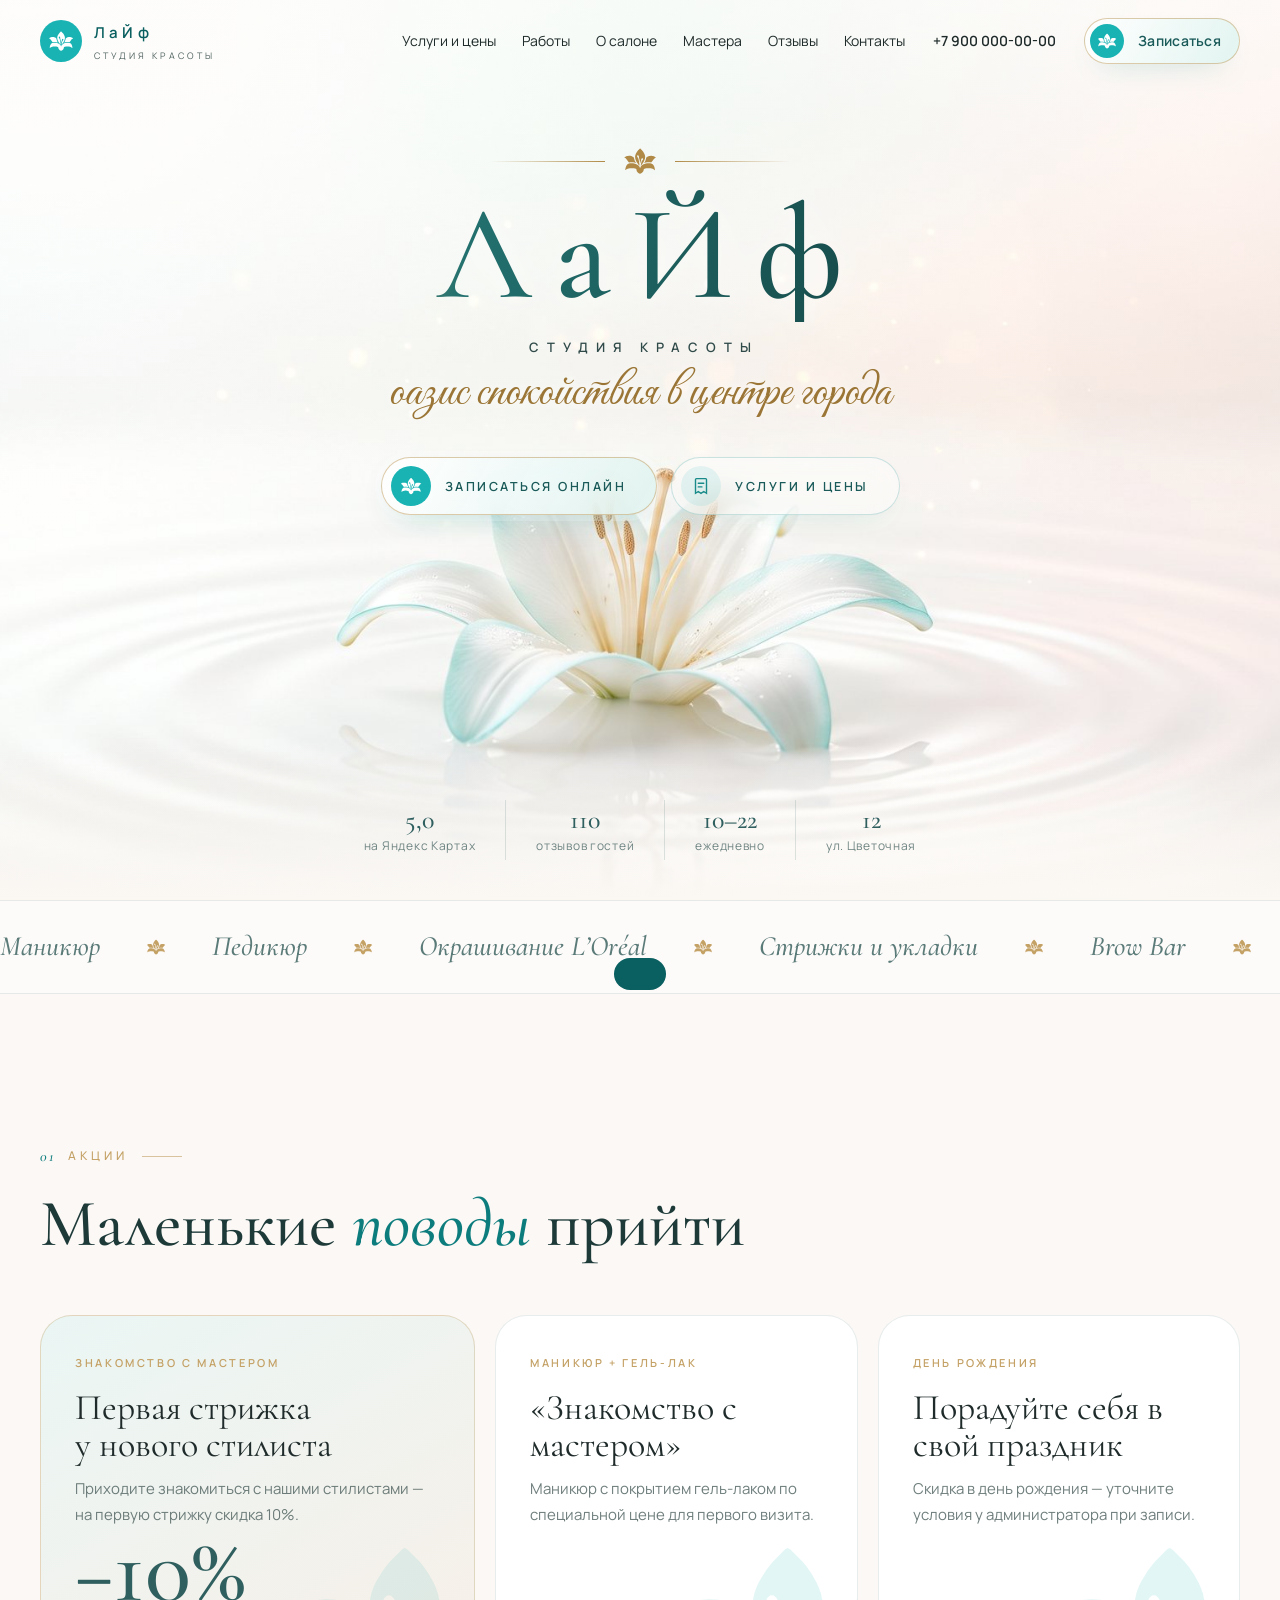
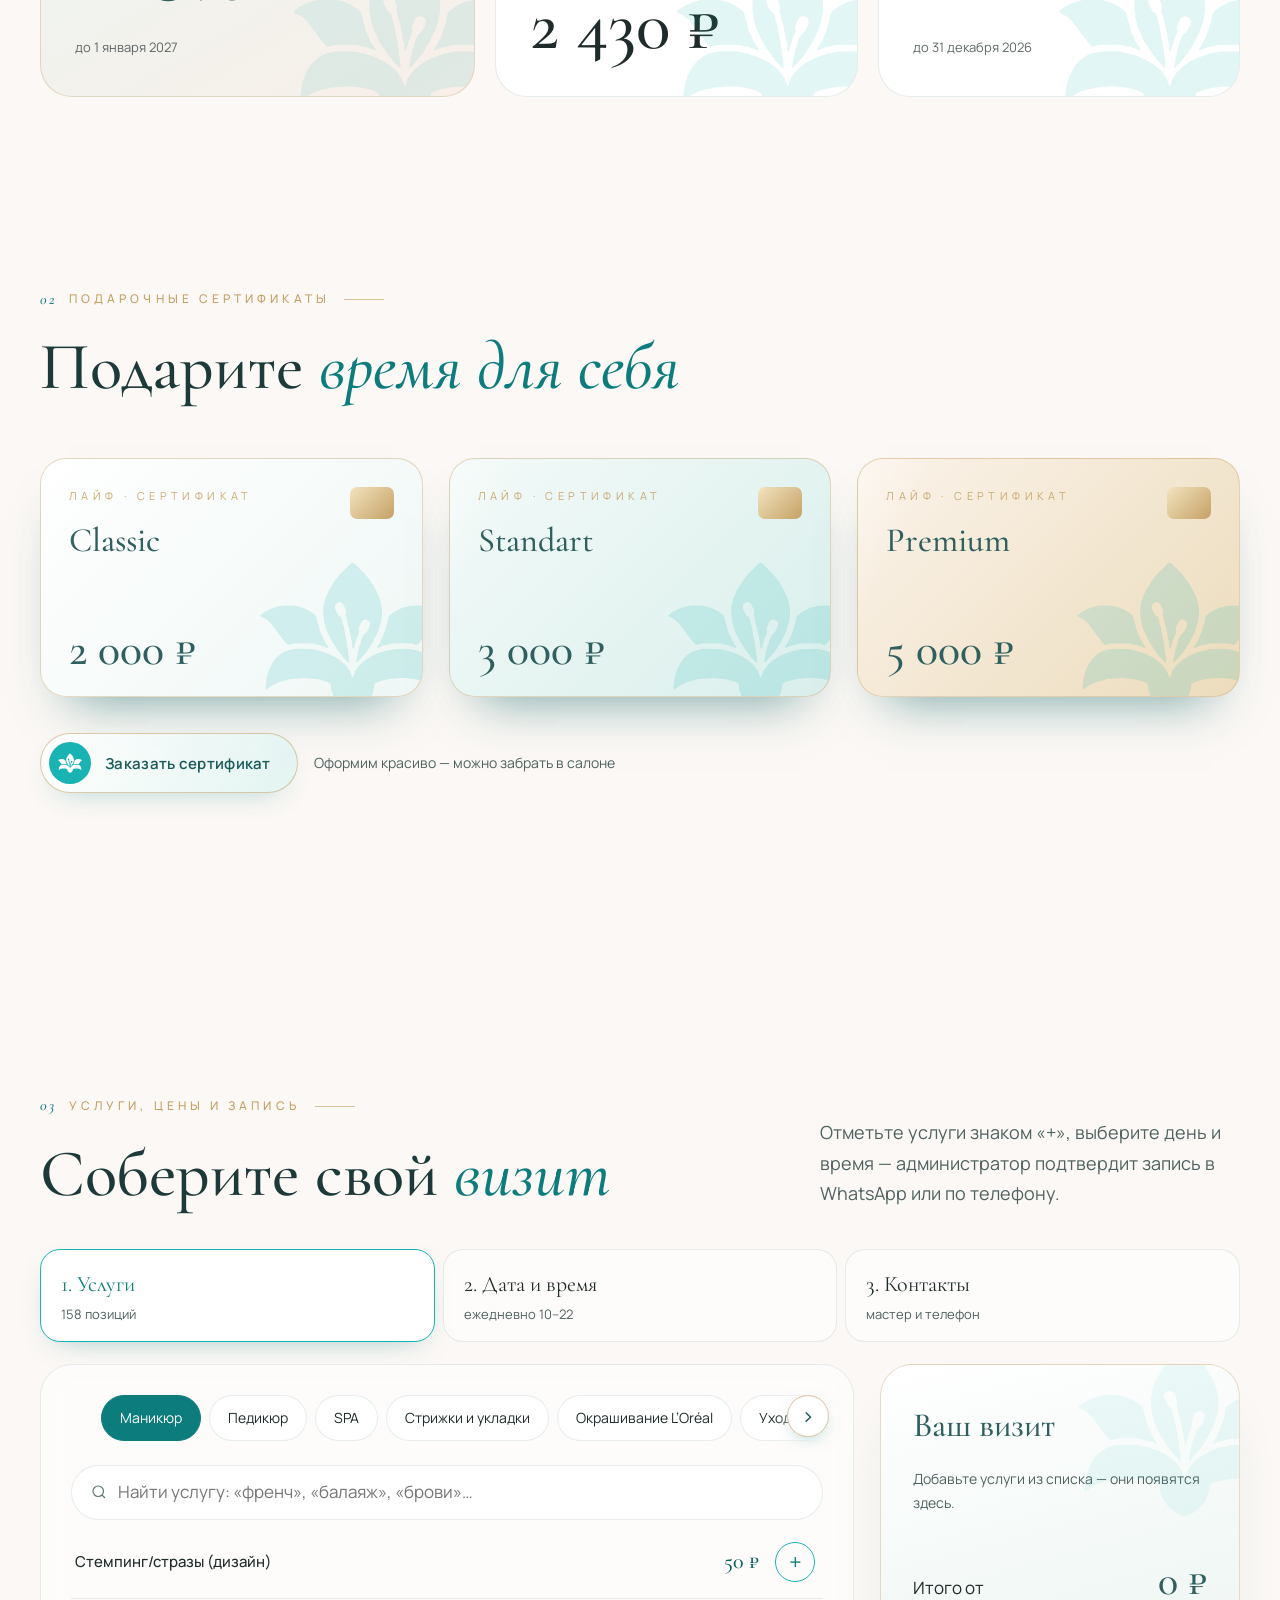
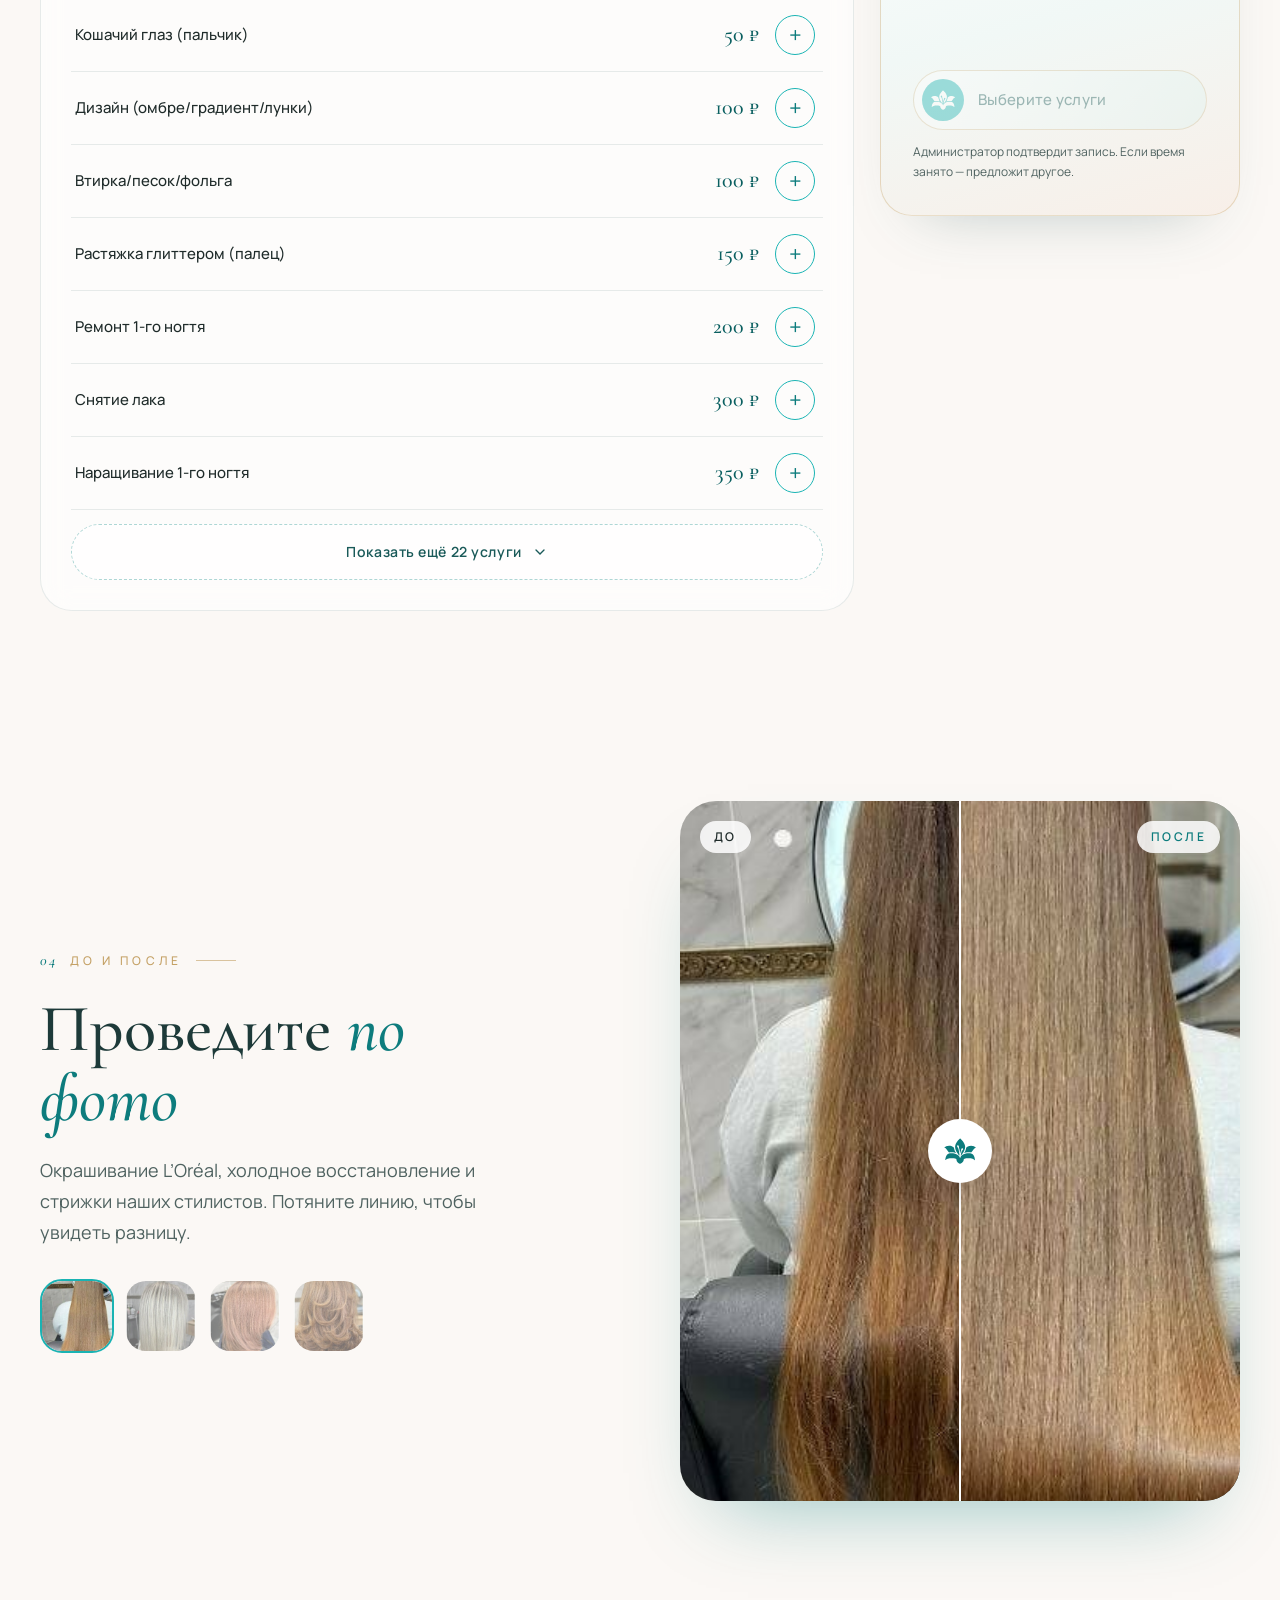
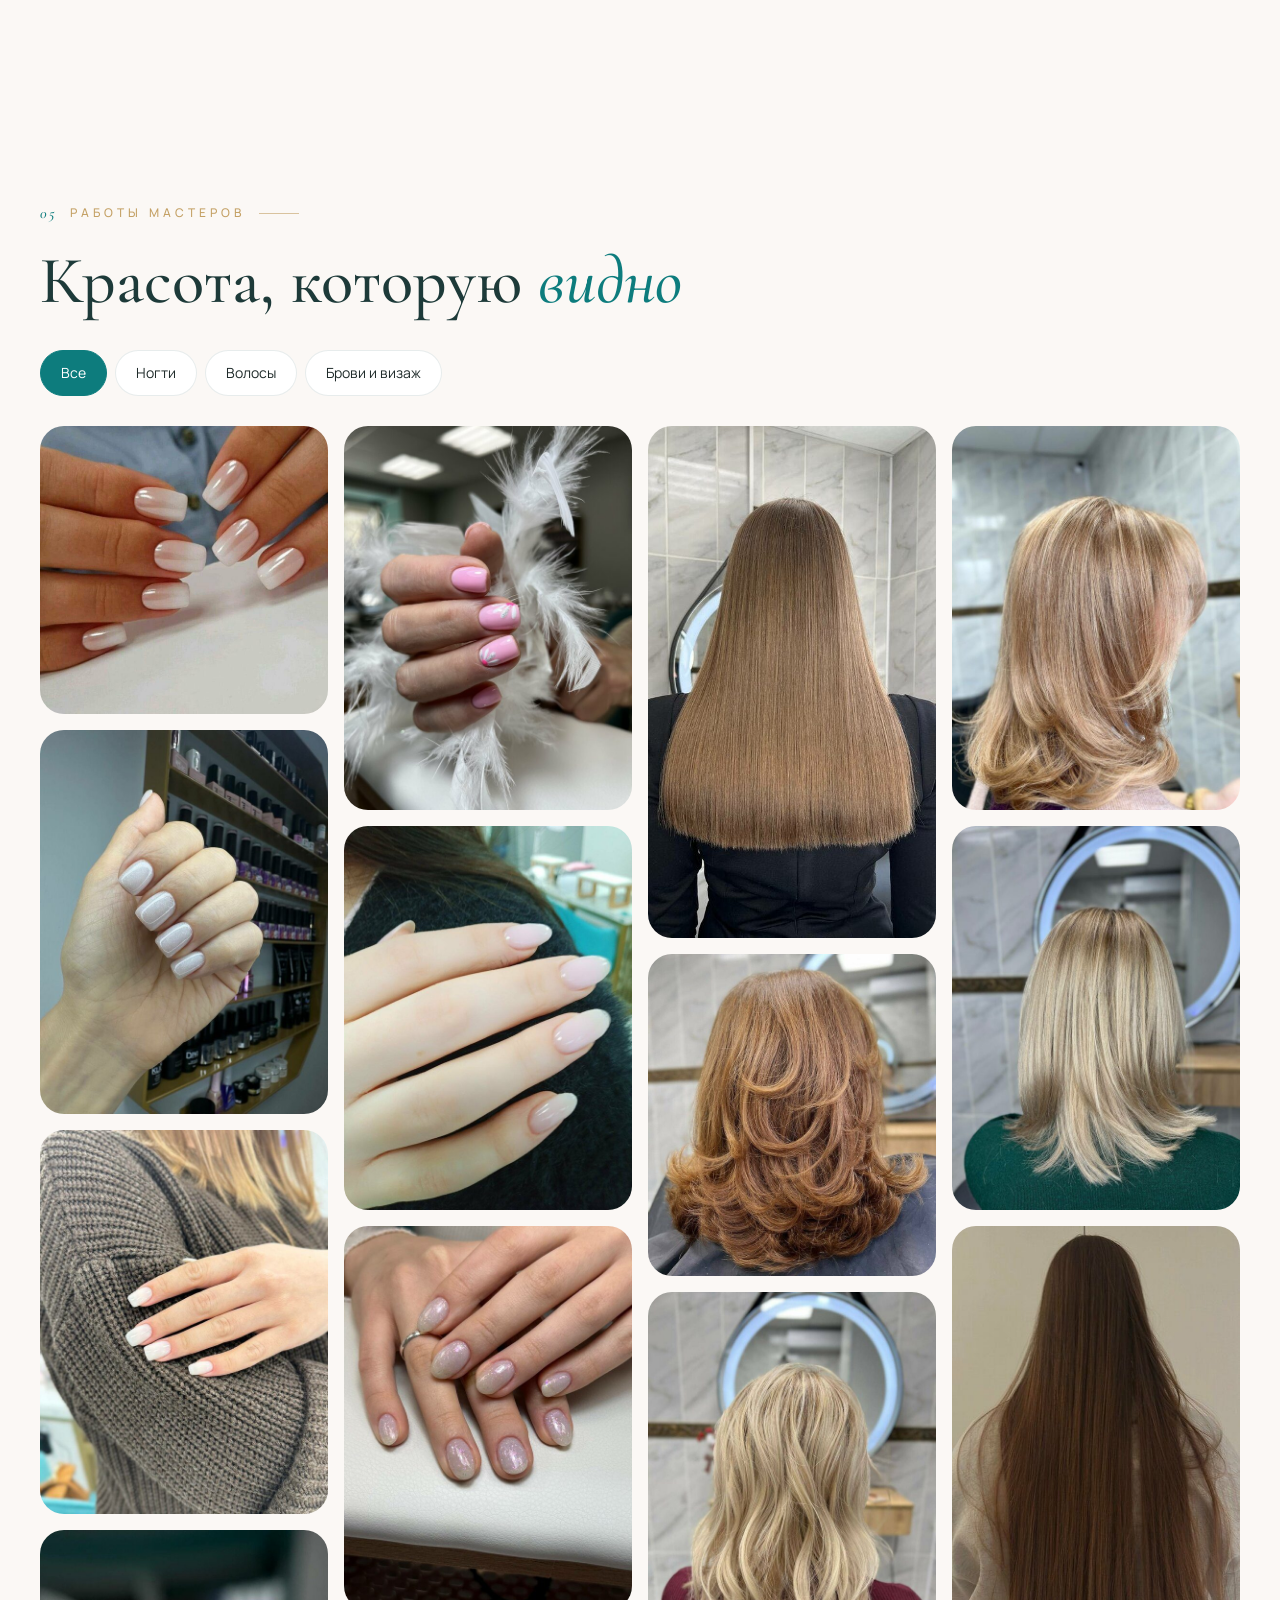
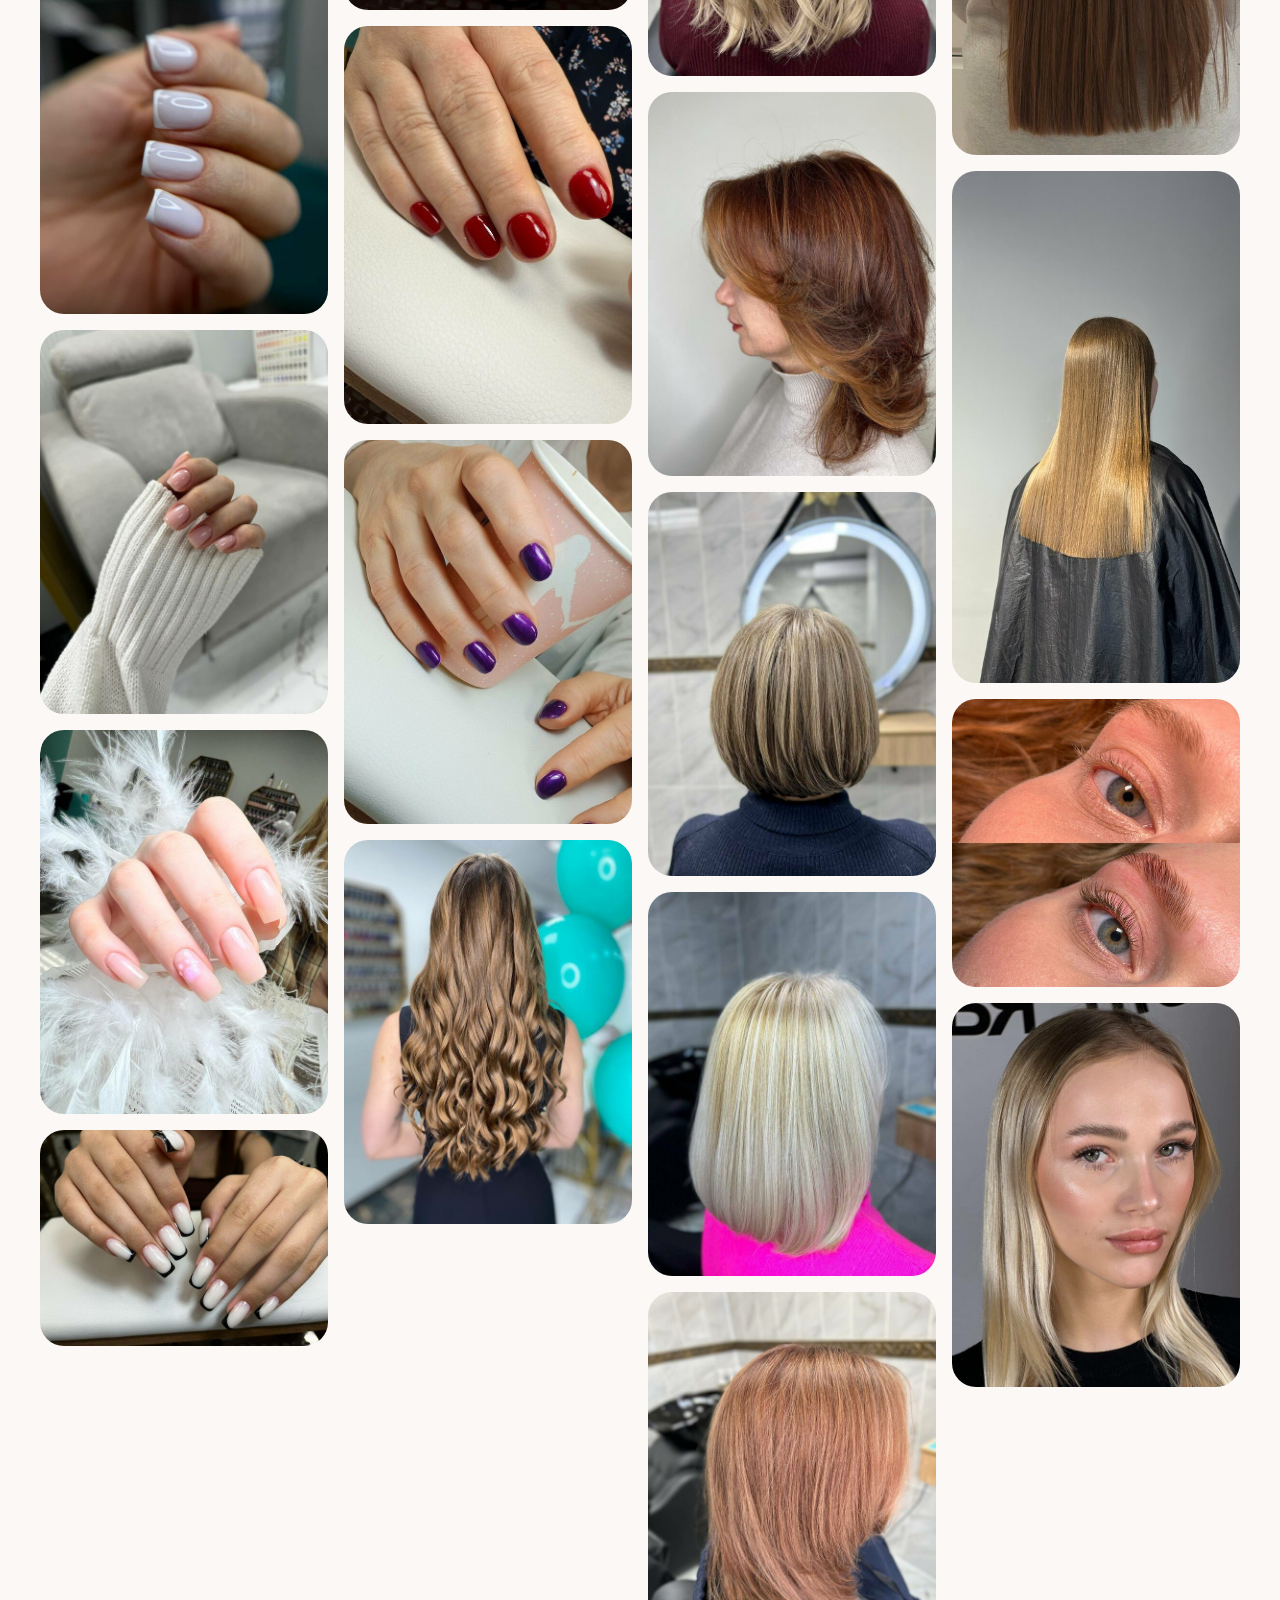
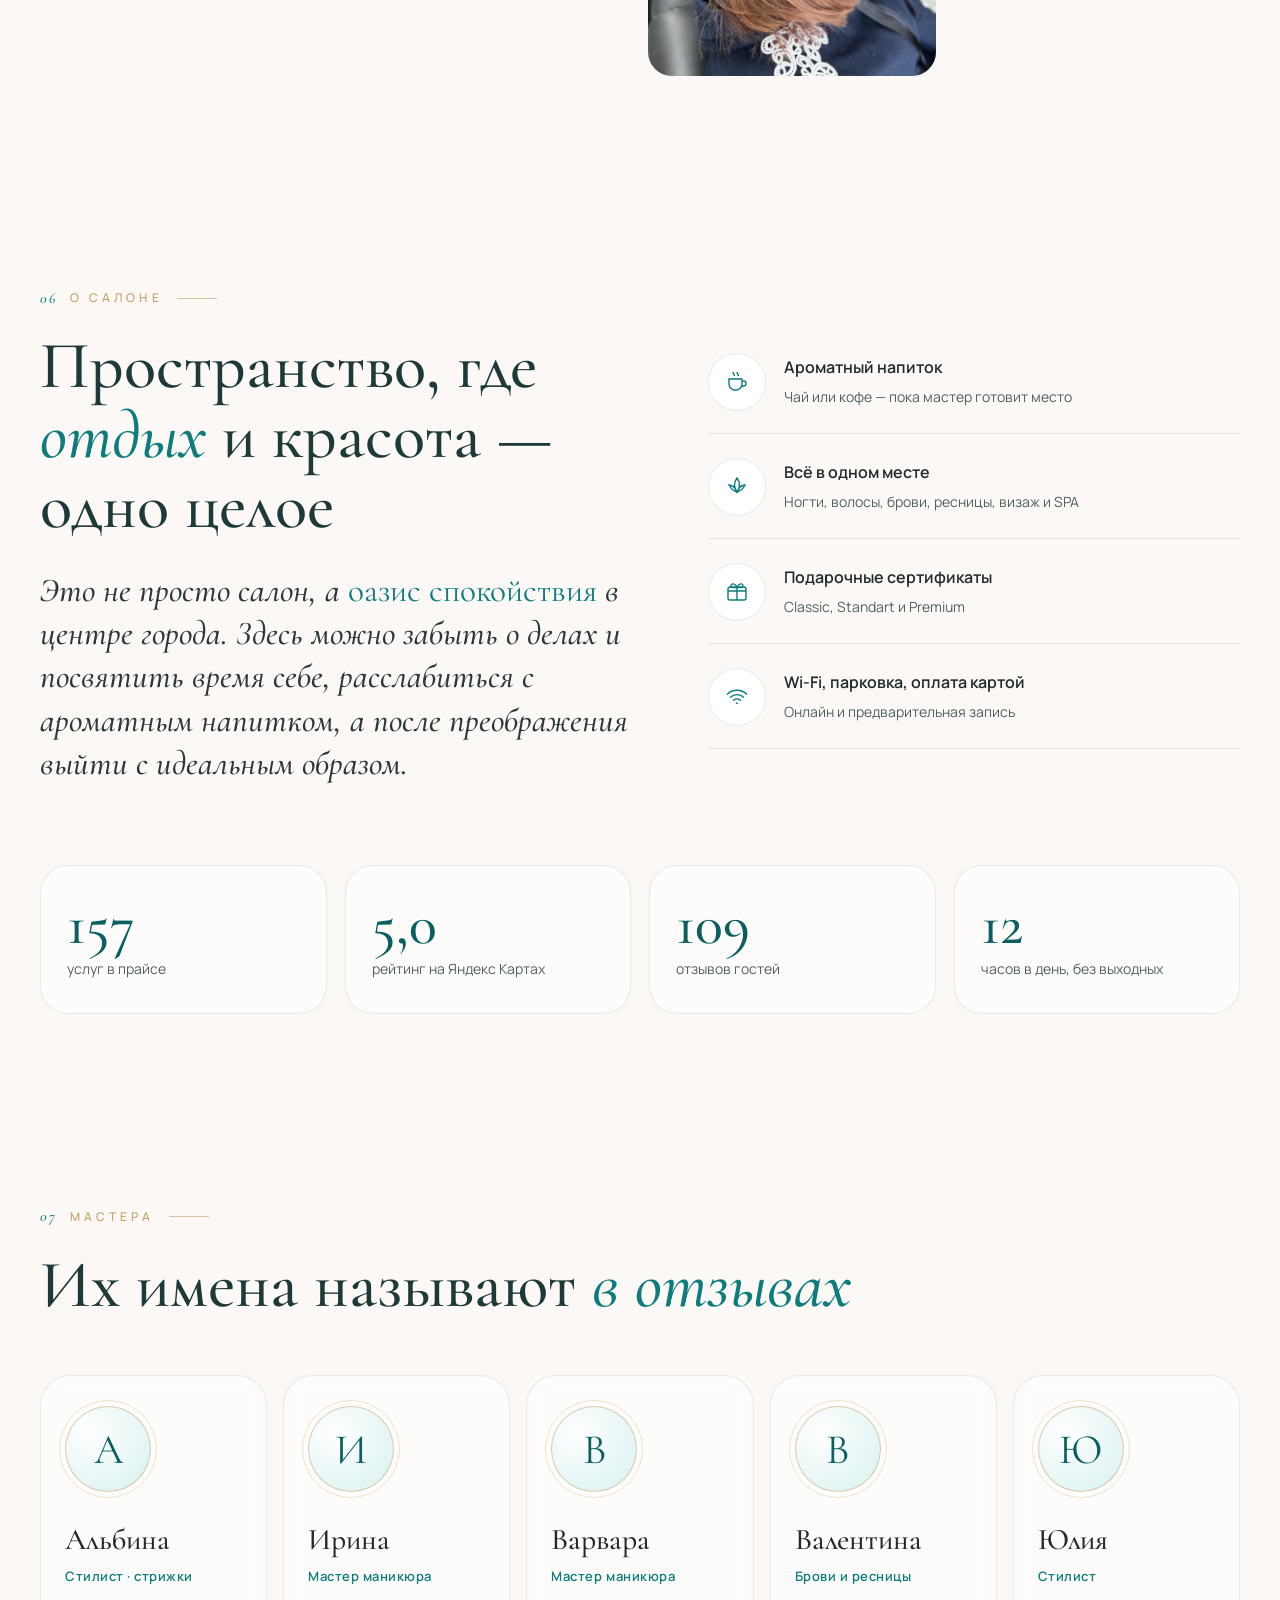
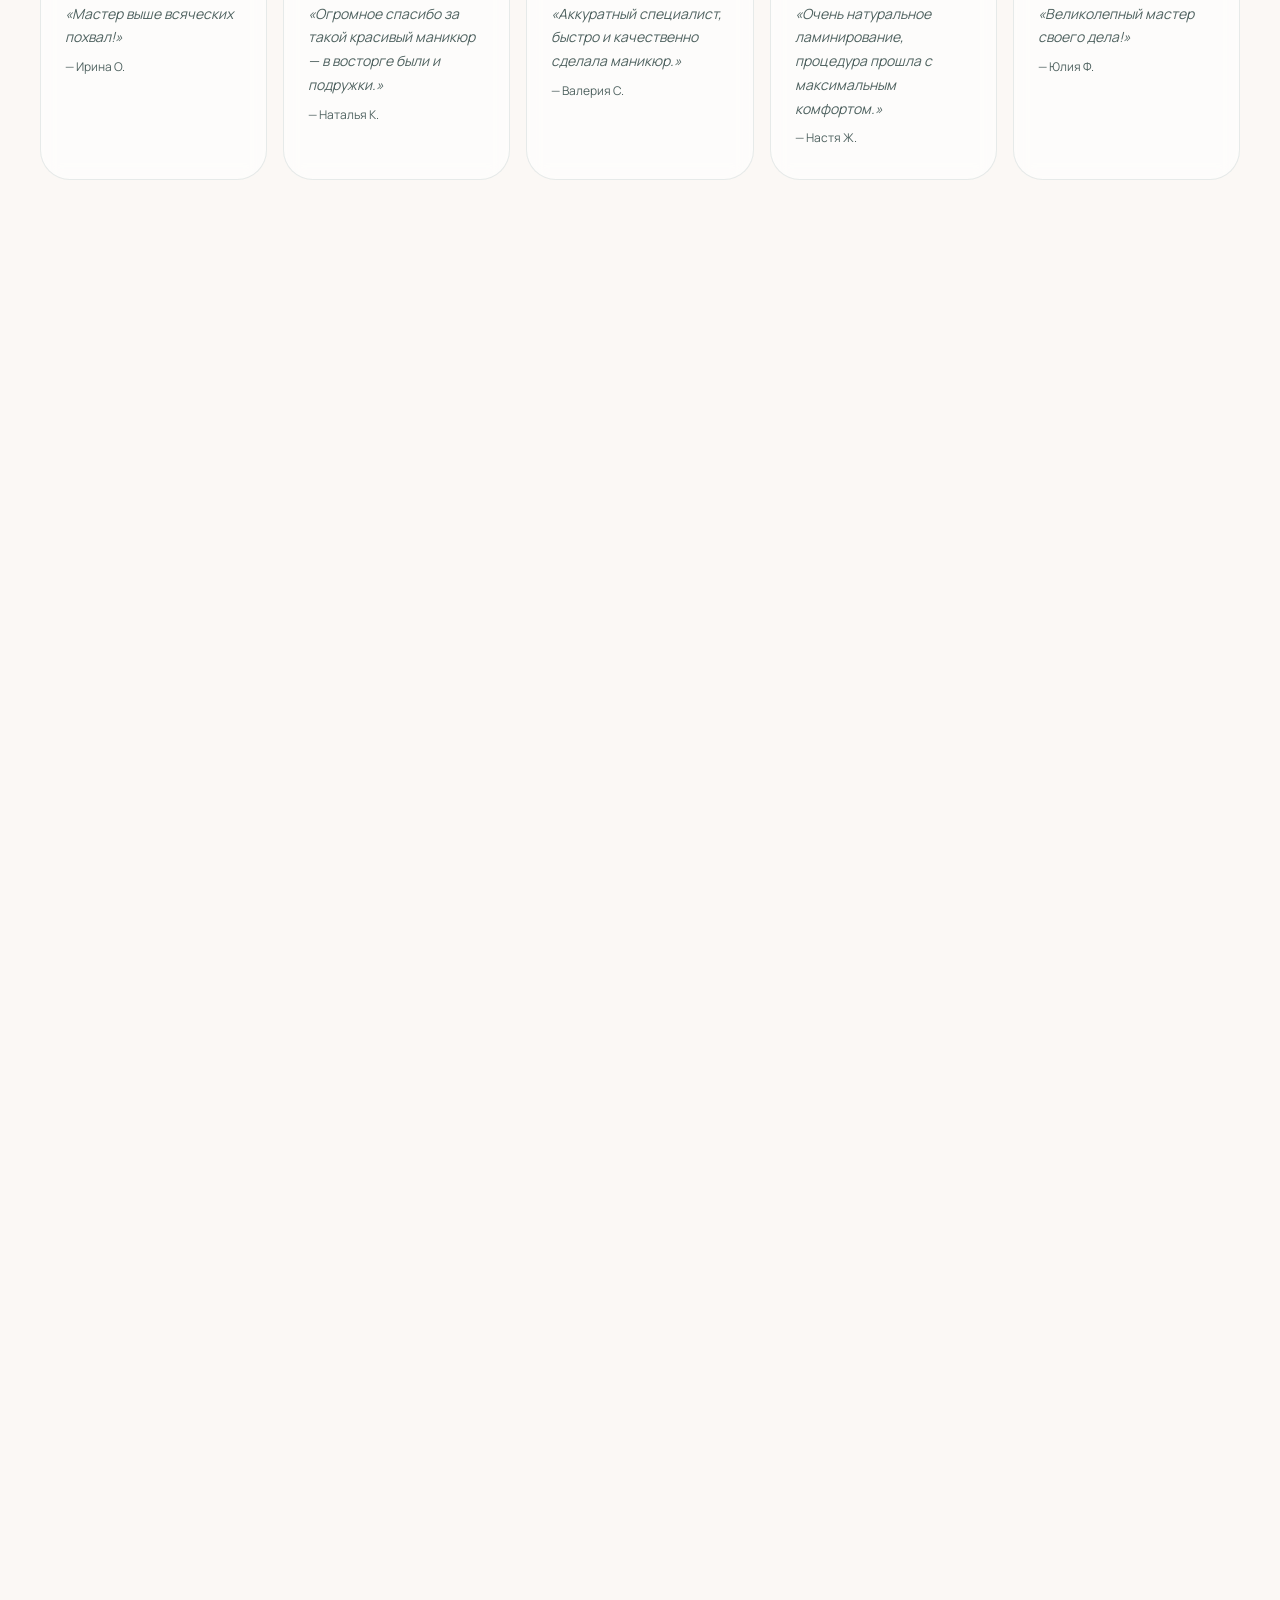
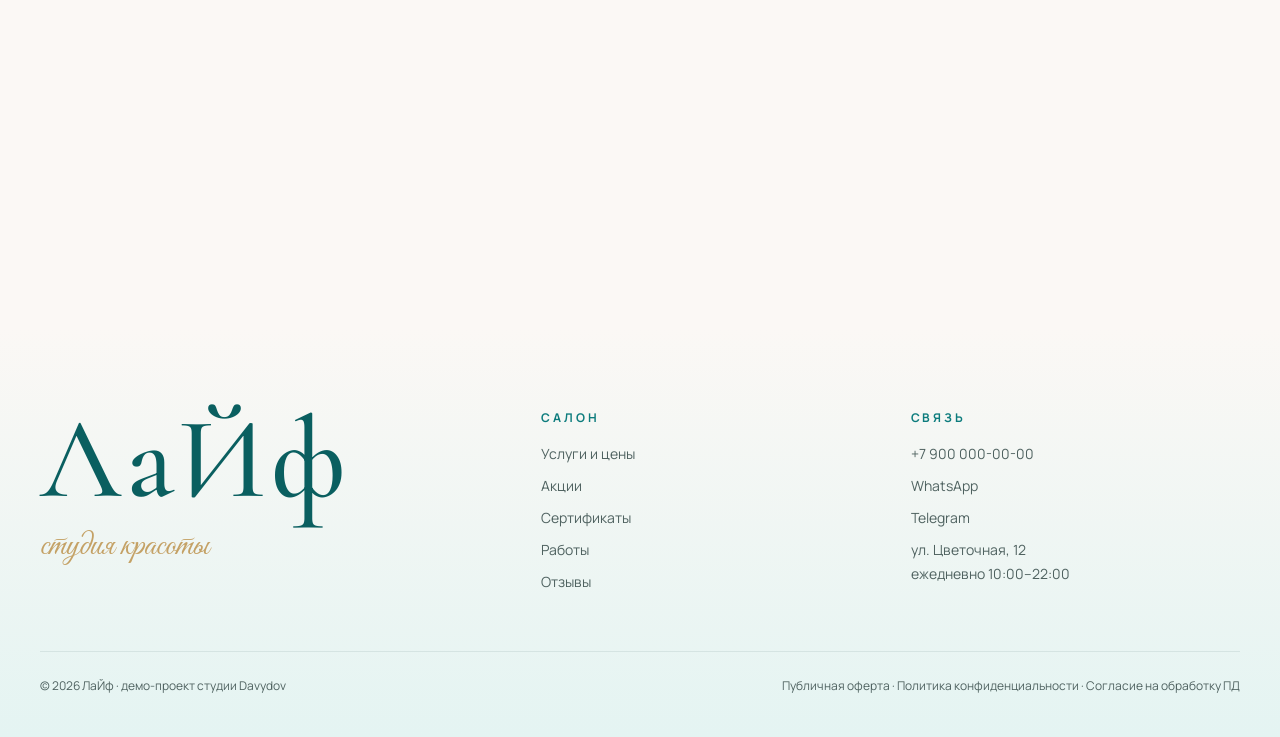
==== commit 6dc6b9b7: "Portfolio: rename Artelia demo to LaYf, replace phone and address with demo data Co-Authored-By: Cla" ====
--- a/artelia/index.html
+++ b/artelia/index.html
@@ -3,8 +3,8 @@
 <head>
 <meta charset="utf-8">
 <meta name="viewport" content="width=device-width,initial-scale=1">
-<title>Артелия — студия красоты в Москве · Большие Каменщики, 21/8</title>
-<meta name="description" content="Артелия — студия красоты в центре Москвы: маникюр, педикюр, окрашивание L’Oréal, стрижки, Brow Bar, ресницы, визаж, SPA. Ежедневно 10:00–22:00. Онлайн-запись.">
+<title>ЛаЙф — студия красоты в Москве · ул. Цветочная, 12</title>
+<meta name="description" content="ЛаЙф — студия красоты в центре Москвы: маникюр, педикюр, окрашивание L’Oréal, стрижки, Brow Bar, ресницы, визаж, SPA. Ежедневно 10:00–22:00. Онлайн-запись.">
 <link rel="icon" type="image/svg+xml" href="img/favicon.svg">
 <meta name="theme-color" content="#f6fbfa">
 <link rel="preconnect" href="https://fonts.googleapis.com"><link rel="preconnect" href="https://fonts.gstatic.com" crossorigin>
@@ -85,7 +85,7 @@
 .hero video{opacity:0;transition:opacity 1.6s ease}.hero video.ready{opacity:1}
 .hero .veil{position:absolute;inset:0;background:linear-gradient(180deg,rgba(253,252,250,.72) 0%,rgba(253,252,250,.25) 42%,rgba(253,252,250,0) 60%,rgba(251,245,240,.0) 82%,#fbf8f4 100%)}
 .hero-in{position:relative;z-index:2}
-/* надпись «Артелия»: золотые линии + лилия, буквы-«фольга» с бегущим бликом */
+/* надпись «ЛаЙф»: золотые линии + лилия, буквы-«фольга» с бегущим бликом */
 .brand{display:flex;flex-direction:column;align-items:center}
 .orn{display:flex;align-items:center;gap:18px;color:#b08a46}
 .orn i{display:block;height:1px;width:0;background:linear-gradient(90deg,transparent,#b08a46);transition:width 1.8s var(--ease) .3s}
@@ -439,14 +439,14 @@
 
 <header id="hd">
   <div class="wrap hd">
-    <a class="logo" href="#top" aria-label="Артелия — на главную">
+    <a class="logo" href="#top" aria-label="ЛаЙф — на главную">
       <span class="mk"><svg class="lily" viewBox="0 0 100 100" fill="currentColor"><use href="#lily"/></svg></span>
-      <span><b>АРТЕЛИЯ</b><small>студия красоты</small></span>
+      <span><b style="text-transform:none">ЛаЙф</b><small>студия красоты</small></span>
     </a>
     <nav id="nav">
       <a href="#services">Услуги и цены</a><a href="#works">Работы</a><a href="#about">О салоне</a><a href="#masters">Мастера</a><a href="#reviews">Отзывы</a><a href="#contacts">Контакты</a>
     </nav>
-    <a class="hd-tel" href="tel:+79151671515">+7 915 167-15-15</a>
+    <a class="hd-tel" href="tel:+79000000000">+7 900 000-00-00</a>
     <a class="btn btn-main" href="#services"><span class="bud"><svg class="lily" viewBox="0 0 100 100" fill="currentColor"><use href="#lily"/></svg></span>Записаться</a>
     <button class="burger" id="burger" aria-label="Меню"><i></i><i></i><i></i></button>
   </div>
@@ -461,7 +461,7 @@
   <div class="hero-in wrap">
     <div class="brand">
       <div class="orn"><i></i><svg class="lily" viewBox="0 0 100 100" fill="currentColor"><use href="#lily"/></svg><i></i></div>
-      <h1>Артелия</h1>
+      <h1 style="text-transform:none">ЛаЙф</h1>
       <p class="sub fade" style="transition-delay:1.1s">студия красоты</p>
     </div>
     <p class="script fade" style="transition-delay:1.5s">оазис спокойствия в центре города</p>
@@ -474,7 +474,7 @@
       <div><b>5,0</b>на Яндекс Картах</div>
       <div><b>110</b>отзывов гостей</div>
       <div><b>10–22</b>ежедневно</div>
-      <div><b>21/8</b>Большие Каменщики</div>
+      <div><b>12</b>ул. Цветочная</div>
     </div>
 </section>
 
@@ -518,12 +518,12 @@
     <div class="eyebrow rv">Подарочные сертификаты</div>
     <h2 class="rv">Подарите <em>время для себя</em></h2>
     <div class="gifts">
-      <div class="gift c1 rv"><svg class="bg-lily" viewBox="0 0 100 100" fill="#fff"><use href="#lily"/></svg><span class="gd"></span><div class="gl">Артелия · сертификат</div><h3>Classic</h3><div class="sum">2 000 ₽</div></div>
-      <div class="gift c2 rv" style="transition-delay:.1s"><svg class="bg-lily" viewBox="0 0 100 100" fill="#fff"><use href="#lily"/></svg><span class="gd"></span><div class="gl">Артелия · сертификат</div><h3>Standart</h3><div class="sum">3 000 ₽</div></div>
-      <div class="gift c3 rv" style="transition-delay:.2s"><svg class="bg-lily" viewBox="0 0 100 100" fill="#fff"><use href="#lily"/></svg><span class="gd"></span><div class="gl">Артелия · сертификат</div><h3>Premium</h3><div class="sum">5 000 ₽</div></div>
+      <div class="gift c1 rv"><svg class="bg-lily" viewBox="0 0 100 100" fill="#fff"><use href="#lily"/></svg><span class="gd"></span><div class="gl">ЛаЙф · сертификат</div><h3>Classic</h3><div class="sum">2 000 ₽</div></div>
+      <div class="gift c2 rv" style="transition-delay:.1s"><svg class="bg-lily" viewBox="0 0 100 100" fill="#fff"><use href="#lily"/></svg><span class="gd"></span><div class="gl">ЛаЙф · сертификат</div><h3>Standart</h3><div class="sum">3 000 ₽</div></div>
+      <div class="gift c3 rv" style="transition-delay:.2s"><svg class="bg-lily" viewBox="0 0 100 100" fill="#fff"><use href="#lily"/></svg><span class="gd"></span><div class="gl">ЛаЙф · сертификат</div><h3>Premium</h3><div class="sum">5 000 ₽</div></div>
     </div>
     <div class="gifts-cta rv">
-      <a class="btn btn-main" href="#" data-wa="Здравствуйте! Хочу купить подарочный сертификат Артелия."><span class="bud"><svg class="lily" viewBox="0 0 100 100" fill="currentColor"><use href="#lily"/></svg></span>Заказать сертификат</a>
+      <a class="btn btn-main" href="#" data-wa="Здравствуйте! Хочу купить подарочный сертификат ЛаЙф."><span class="bud"><svg class="lily" viewBox="0 0 100 100" fill="currentColor"><use href="#lily"/></svg></span>Заказать сертификат</a>
       <span style="color:var(--muted);font-size:14px">Оформим красиво — можно забрать в салоне</span>
     </div>
   </div>
@@ -566,7 +566,7 @@
           <label class="fld"><span>Ваше имя</span><input id="fname" autocomplete="given-name" placeholder="Как к вам обращаться"></label>
           <label class="fld"><span>Телефон</span><input id="fphone" type="tel" autocomplete="tel" placeholder="+7 (___) ___-__-__"></label>
           <label class="fld"><span>Комментарий</span><textarea id="fnote" rows="2" placeholder="Пожелания, длина волос, дизайн ногтей…"></textarea></label>
-          <p class="note">Нажимая «Отправить», вы соглашаетесь с <a href="https://drive.google.com/file/d/1Kv95Rzp1uiypy0OgzTfH0oAZEqJ2-D4X/view?usp=sharing" target="_blank" rel="noopener" style="border-bottom:1px solid var(--gold-l)">обработкой персональных данных</a>.</p>
+          <p class="note">Нажимая «Отправить», вы соглашаетесь с <a href="#" target="_blank" rel="noopener" style="border-bottom:1px solid var(--gold-l)">обработкой персональных данных</a>.</p>
         </div>
       </div>
       <aside class="visit rv" id="visit" style="scroll-margin-top:84px">
@@ -655,7 +655,7 @@
       <div class="rate">5,0</div>
       <div class="stars">★★★★★</div>
       <p class="lead" style="margin-top:14px">110 отзывов на Яндекс Картах</p>
-      <a class="btn btn-ghost" style="margin-top:26px" href="https://yandex.ru/maps/org/197100926797/reviews/" target="_blank" rel="noopener"><span class="bud"><svg class="lily" viewBox="0 0 100 100" fill="currentColor"><use href="#lily"/></svg></span>Читать все отзывы</a>
+      <a class="btn btn-ghost" style="margin-top:26px" href="#reviews" target="_blank" rel="noopener"><span class="bud"><svg class="lily" viewBox="0 0 100 100" fill="currentColor"><use href="#lily"/></svg></span>Читать все отзывы</a>
     </div>
     <div class="rev-box rv">
       <div class="qm">“</div>
@@ -672,21 +672,21 @@
     <h2 class="rv">Ждём вас <em>в гости</em></h2>
     <div class="ct-g">
       <div class="ct-card rv">
-        <div class="addr">Москва,<br>ул. Большие Каменщики, 21/8</div>
+        <div class="addr">Москва,<br>ул. Цветочная, 12</div>
         <dl>
           <dt>Часы работы</dt><dd>Ежедневно, 10:00–22:00 <span id="openNow" style="color:var(--teal-d);font-weight:600"></span></dd>
-          <dt>Телефон</dt><dd><a href="tel:+79151671515">+7 915 167-15-15</a></dd>
-          <dt>Как доехать</dt><dd><a href="https://yandex.ru/maps/?rtext=~55.735677,37.65699&rtt=auto" target="_blank" rel="noopener">Построить маршрут</a></dd>
+          <dt>Телефон</dt><dd><a href="tel:+79000000000">+7 900 000-00-00</a></dd>
+          <dt>Как доехать</dt><dd><a href="https://yandex.ru/maps/?rtext=~55.7558,37.6173&rtt=auto" target="_blank" rel="noopener">Построить маршрут</a></dd>
           <dt>Удобства</dt><dd>Парковка, Wi‑Fi, оплата картой</dd>
         </dl>
         <div class="socs">
-          <a href="https://wa.me/79151671515" target="_blank" rel="noopener">WhatsApp</a>
-          <a href="https://t.me/arteliaaaaa" target="_blank" rel="noopener">Telegram</a>
-          <a href="https://vk.ru/club236209753" target="_blank" rel="noopener">ВКонтакте</a>
-          <a href="https://max.ru/join/g575b3gF1ZYqdeo7p6HdIVQ3R1XQzKgaco8oCC1gjvQ" target="_blank" rel="noopener">Канал в Max</a>
+          <a href="https://wa.me/79000000000" target="_blank" rel="noopener">WhatsApp</a>
+          <a href="#" target="_blank" rel="noopener">Telegram</a>
+          <a href="#" target="_blank" rel="noopener">ВКонтакте</a>
+          <a href="#" target="_blank" rel="noopener">Канал в Max</a>
         </div>
       </div>
-      <div class="map rv"><iframe title="Артелия на карте" loading="lazy" src="https://yandex.ru/map-widget/v1/?ll=37.656990%2C55.735677&z=16&pt=37.656990%2C55.735677%2Cpm2gnm"></iframe></div>
+      <div class="map rv"><iframe title="ЛаЙф на карте" loading="lazy" src="https://yandex.ru/map-widget/v1/?ll=37.617300%2C55.755800&z=16&pt=37.617300%2C55.755800%2Cpm2gnm"></iframe></div>
     </div>
   </div>
 </section>
@@ -695,18 +695,18 @@
 <footer>
   <div class="wrap">
     <div class="ft">
-      <div><div class="big">Артелия</div><p class="script" style="font-size:34px;color:var(--gold);margin-top:6px">студия красоты</p></div>
+      <div><div class="big" style="text-transform:none">ЛаЙф</div><p class="script" style="font-size:34px;color:var(--gold);margin-top:6px">студия красоты</p></div>
       <div><h5>Салон</h5><a href="#services">Услуги и цены</a><a href="#promo">Акции</a><a href="#gifts">Сертификаты</a><a href="#works">Работы</a><a href="#reviews">Отзывы</a></div>
-      <div><h5>Связь</h5><a href="tel:+79151671515">+7 915 167-15-15</a><a href="https://wa.me/79151671515" target="_blank" rel="noopener">WhatsApp</a><a href="https://t.me/arteliaaaaa" target="_blank" rel="noopener">Telegram</a><p>Большие Каменщики, 21/8<br>ежедневно 10:00–22:00</p></div>
+      <div><h5>Связь</h5><a href="tel:+79000000000">+7 900 000-00-00</a><a href="https://wa.me/79000000000" target="_blank" rel="noopener">WhatsApp</a><a href="#" target="_blank" rel="noopener">Telegram</a><p>ул. Цветочная, 12<br>ежедневно 10:00–22:00</p></div>
     </div>
     <div class="legal">
-      <span>© <span id="yr"></span> Артелия · ИП Ахромина Наталья Германовна</span>
-      <span><a href="https://drive.google.com/file/d/1Sjd918erkLfy0k1FO5l5yW-FLNi3WIou/view?usp=drive_link" target="_blank" rel="noopener">Публичная оферта</a> · <a href="https://drive.google.com/file/d/1_8r2j_rk8HgPZwWjdrxEYg-YrL-tH8IZ/view?usp=sharing" target="_blank" rel="noopener">Политика конфиденциальности</a> · <a href="https://drive.google.com/file/d/1Kv95Rzp1uiypy0OgzTfH0oAZEqJ2-D4X/view?usp=sharing" target="_blank" rel="noopener">Согласие на обработку ПД</a></span>
+      <span>© <span id="yr"></span> ЛаЙф · демо-проект студии Davydov</span>
+      <span><a href="#" target="_blank" rel="noopener">Публичная оферта</a> · <a href="#" target="_blank" rel="noopener">Политика конфиденциальности</a> · <a href="#" target="_blank" rel="noopener">Согласие на обработку ПД</a></span>
     </div>
   </div>
 </footer>
 
-<div class="mcta"><a class="a1" href="#services">Записаться</a><a class="a2" href="tel:+79151671515">Позвонить</a></div>
+<div class="mcta"><a class="a1" href="#services">Записаться</a><a class="a2" href="tel:+79000000000">Позвонить</a></div>
 <div class="lbx" id="lbx"><img id="lbxImg" alt=""><button class="x" aria-label="Закрыть">✕</button><button class="pv" aria-label="Назад">←</button><button class="nx" aria-label="Вперёд">→</button></div>
 <div class="toast" id="toast"></div>
 
@@ -715,7 +715,7 @@
 /* ===== Настройки заявок =====
    Если указать tgToken и tgChatId — заявка уйдёт в Telegram-бота салона.
    Иначе откроется WhatsApp салона с готовым текстом заявки. */
-const CONFIG={tgToken:'',tgChatId:'',whatsapp:'79151671515'};
+const CONFIG={tgToken:'',tgChatId:'',whatsapp:'79000000000'};
 
 const $=s=>document.querySelector(s),$$=s=>[...document.querySelectorAll(s)];
 const LP=document.querySelector('#lily .lily-g').innerHTML;
@@ -824,7 +824,7 @@
  else{b.disabled=!ok;t.textContent=ok?'Отправить заявку':'Укажите имя и телефон'}}
 $('#vlist').onclick=e=>{const b=e.target.closest('button[data-k]');if(!b)return;cart.delete(b.dataset.k);renderList();renderVisit()};
 $('#send').onclick=async()=>{if(step<2){go(step+1);$('#services').scrollIntoView({behavior:'smooth'});return}
- const it=[...cart.values()];const txt=`Заявка с сайта Артелия\n\nУслуги:\n${it.map(v=>'• '+v.n+(v.p?' — '+fmt(v.p):'')).join('\n')}\nИтого от: ${fmt(it.reduce((a,v)=>a+v.p,0))}\n\nКогда: ${$('#vwhen').textContent.replace('🗓 ','')||'уточнить'}\nМастер: ${selM}\nИмя: ${$('#fname').value.trim()}\nТелефон: ${$('#fphone').value.trim()}${$('#fnote').value.trim()?'\nКомментарий: '+$('#fnote').value.trim():''}`;
+ const it=[...cart.values()];const txt=`Заявка с сайта ЛаЙф\n\nУслуги:\n${it.map(v=>'• '+v.n+(v.p?' — '+fmt(v.p):'')).join('\n')}\nИтого от: ${fmt(it.reduce((a,v)=>a+v.p,0))}\n\nКогда: ${$('#vwhen').textContent.replace('🗓 ','')||'уточнить'}\nМастер: ${selM}\nИмя: ${$('#fname').value.trim()}\nТелефон: ${$('#fphone').value.trim()}${$('#fnote').value.trim()?'\nКомментарий: '+$('#fnote').value.trim():''}`;
  if(CONFIG.tgToken&&CONFIG.tgChatId){try{const r=await fetch(`https://api.telegram.org/bot${CONFIG.tgToken}/sendMessage`,{method:'POST',headers:{'content-type':'application/json'},body:JSON.stringify({chat_id:CONFIG.tgChatId,text:txt})});if(!r.ok)throw 0;toast('Спасибо! Администратор скоро свяжется с вами 🌿');cart.clear();renderList();renderVisit();return}catch(e){}}
  open('https://wa.me/'+CONFIG.whatsapp+'?text='+encodeURIComponent(txt),'_blank')};
 function toast(t){const e=$('#toast');e.textContent=t;e.classList.add('on');setTimeout(()=>e.classList.remove('on'),4200)}
@@ -843,7 +843,7 @@
 
 /* works + lightbox */
 const WK=window.WORKS;let wf='all';
-$('#worksG').innerHTML=WK.map((w,i)=>`<figure data-t="${w[0]}" data-i="${i}"><img loading="lazy" src="${w[1]}" alt="Работа мастеров Артелии"></figure>`).join('');
+$('#worksG').innerHTML=WK.map((w,i)=>`<figure data-t="${w[0]}" data-i="${i}"><img loading="lazy" src="${w[1]}" alt="Работа мастеров ЛаЙф"></figure>`).join('');
 $('#filters').onclick=e=>{const b=e.target.closest('button');if(!b)return;wf=b.dataset.f;$$('#filters button').forEach(x=>x.classList.toggle('on',x===b));$$('#worksG figure').forEach(f=>f.classList.toggle('hide',wf!=='all'&&f.dataset.t!==wf))};
 let li=0;const vis=()=>$$('#worksG figure:not(.hide)');
 $('#worksG').onclick=e=>{const f=e.target.closest('figure');if(!f)return;li=vis().indexOf(f);showL()};
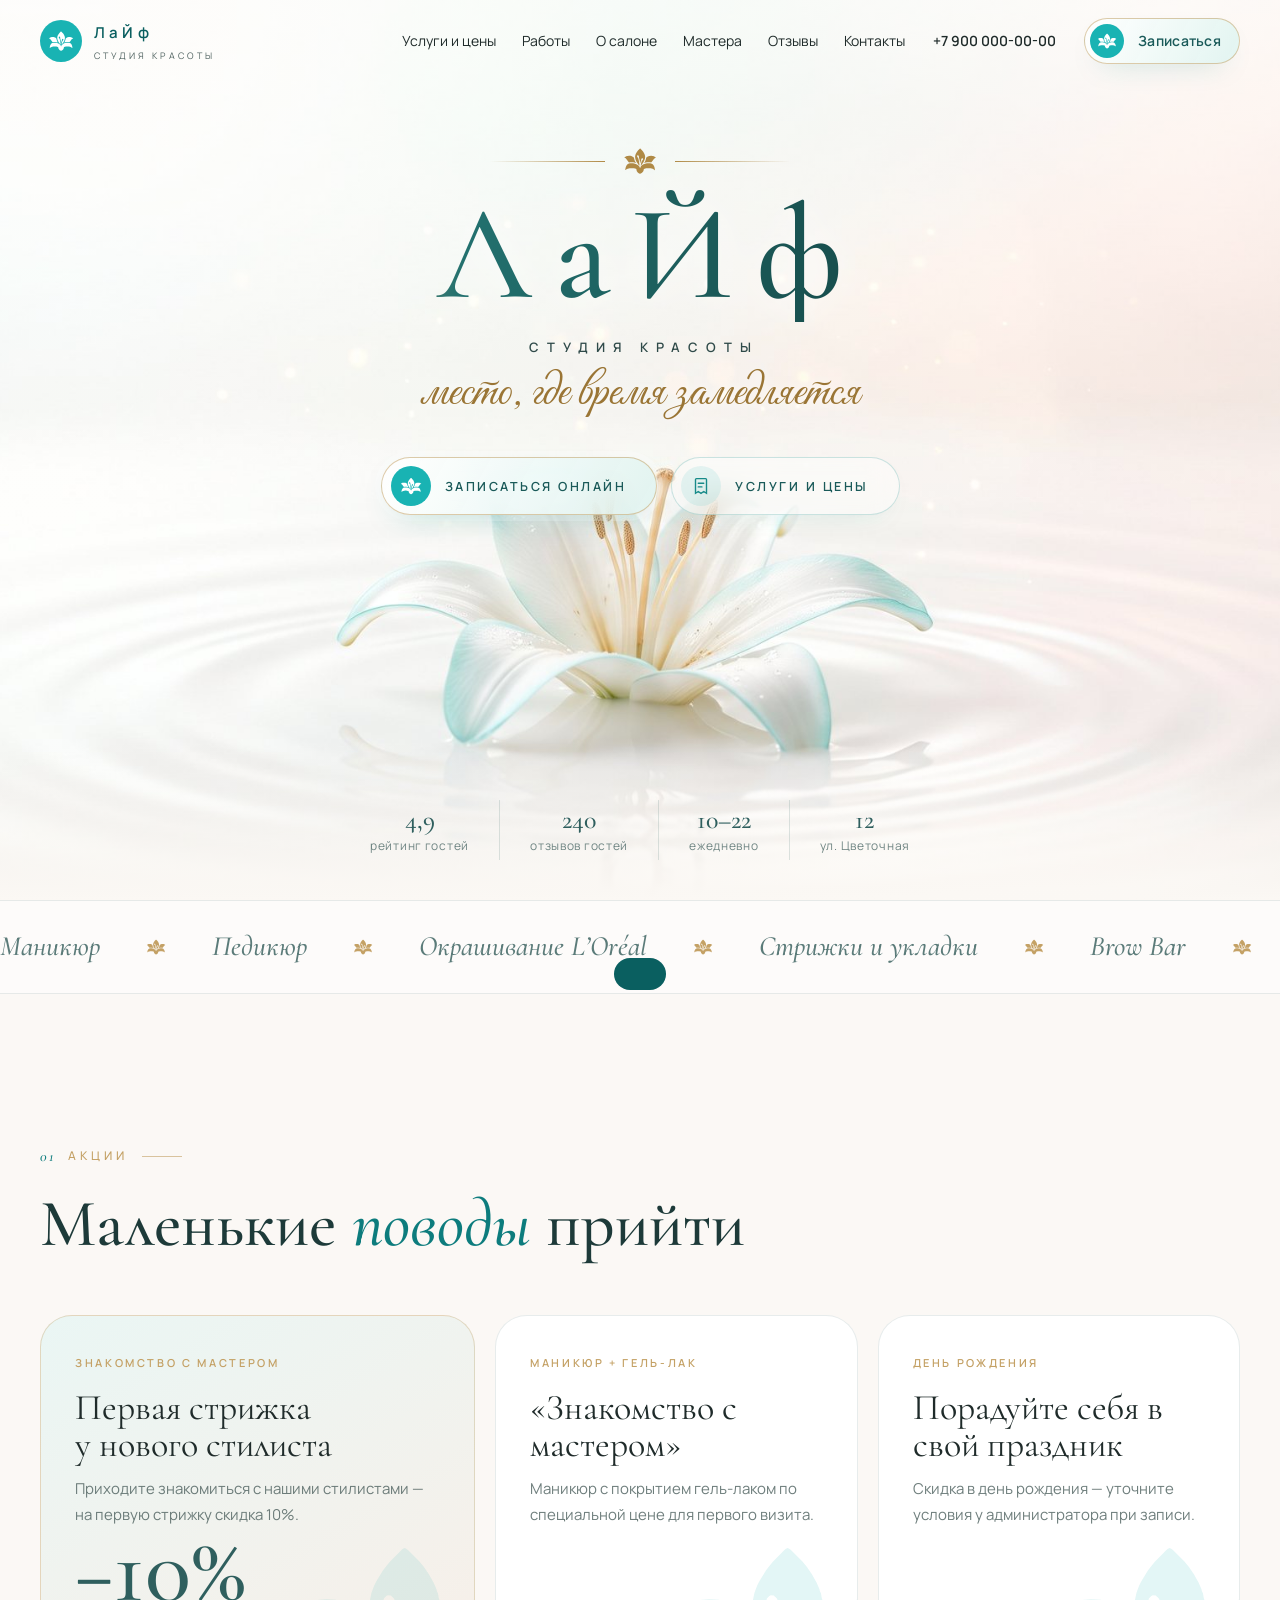
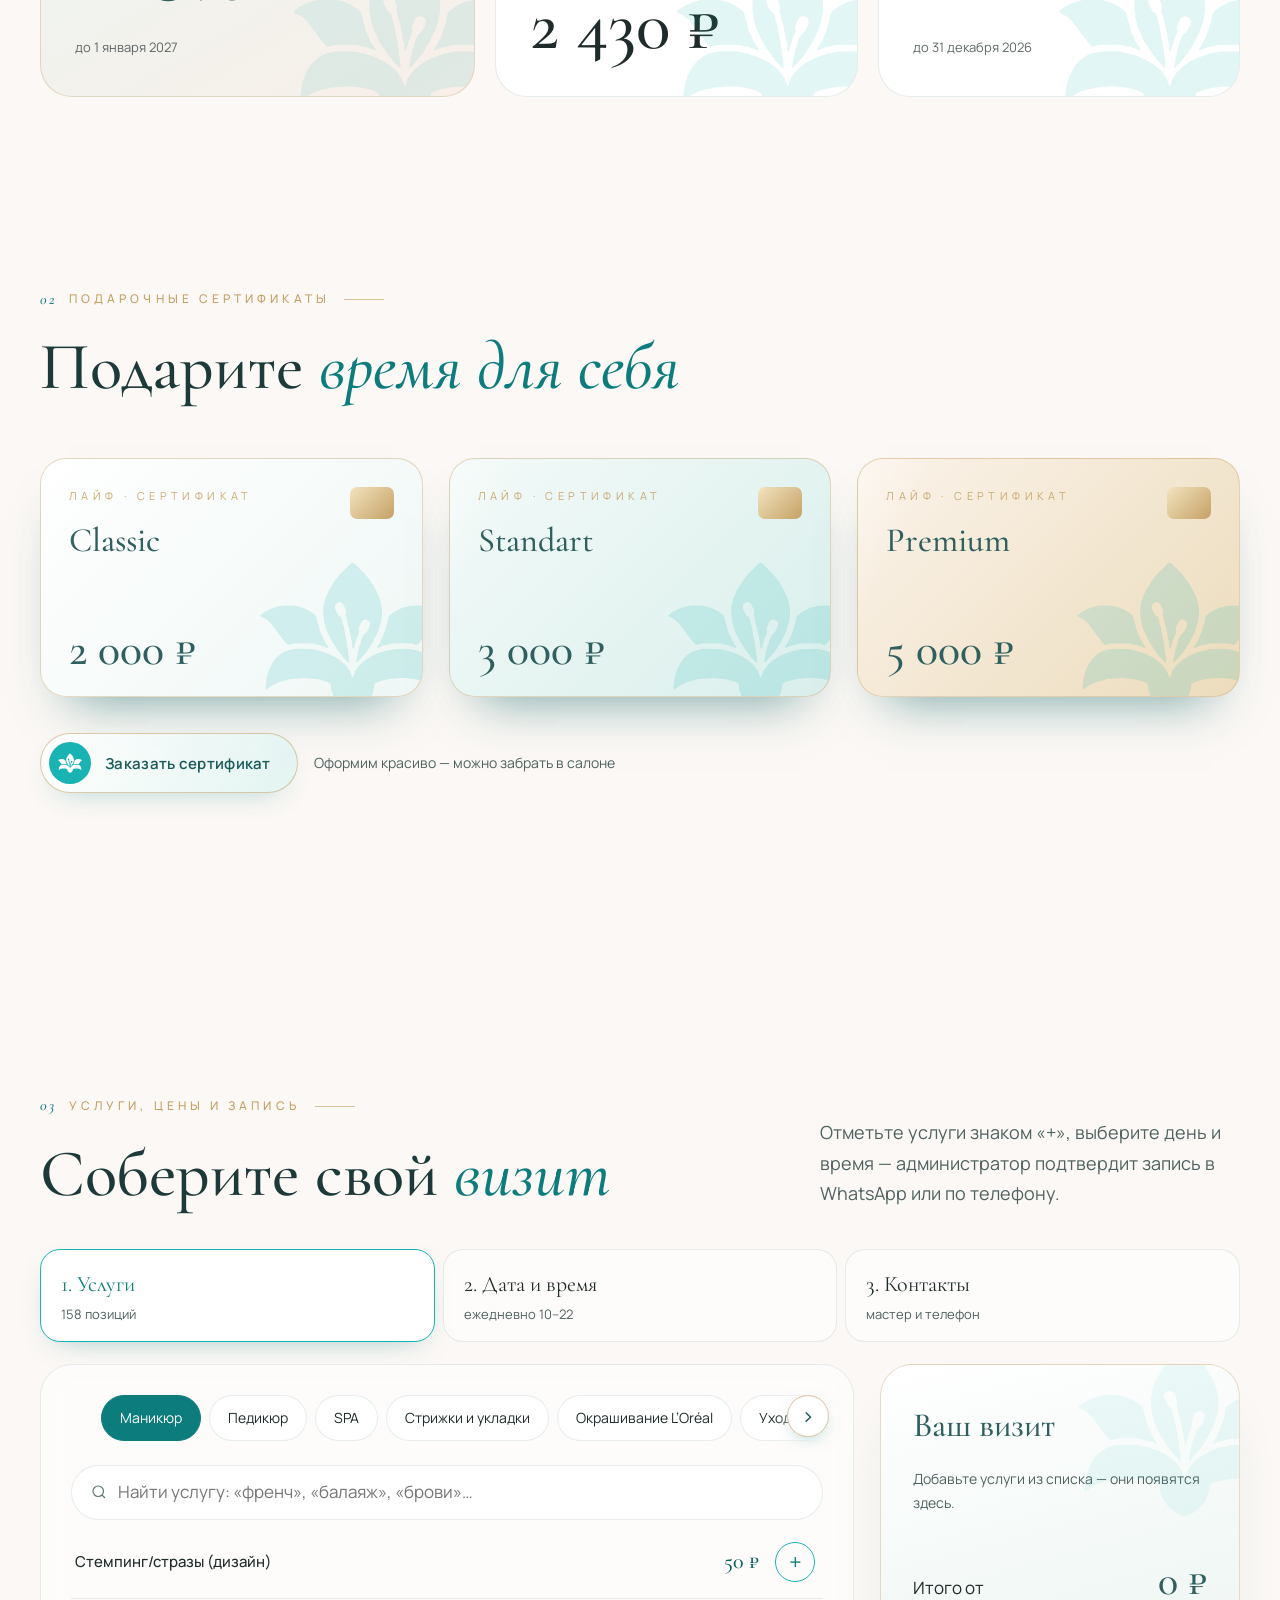
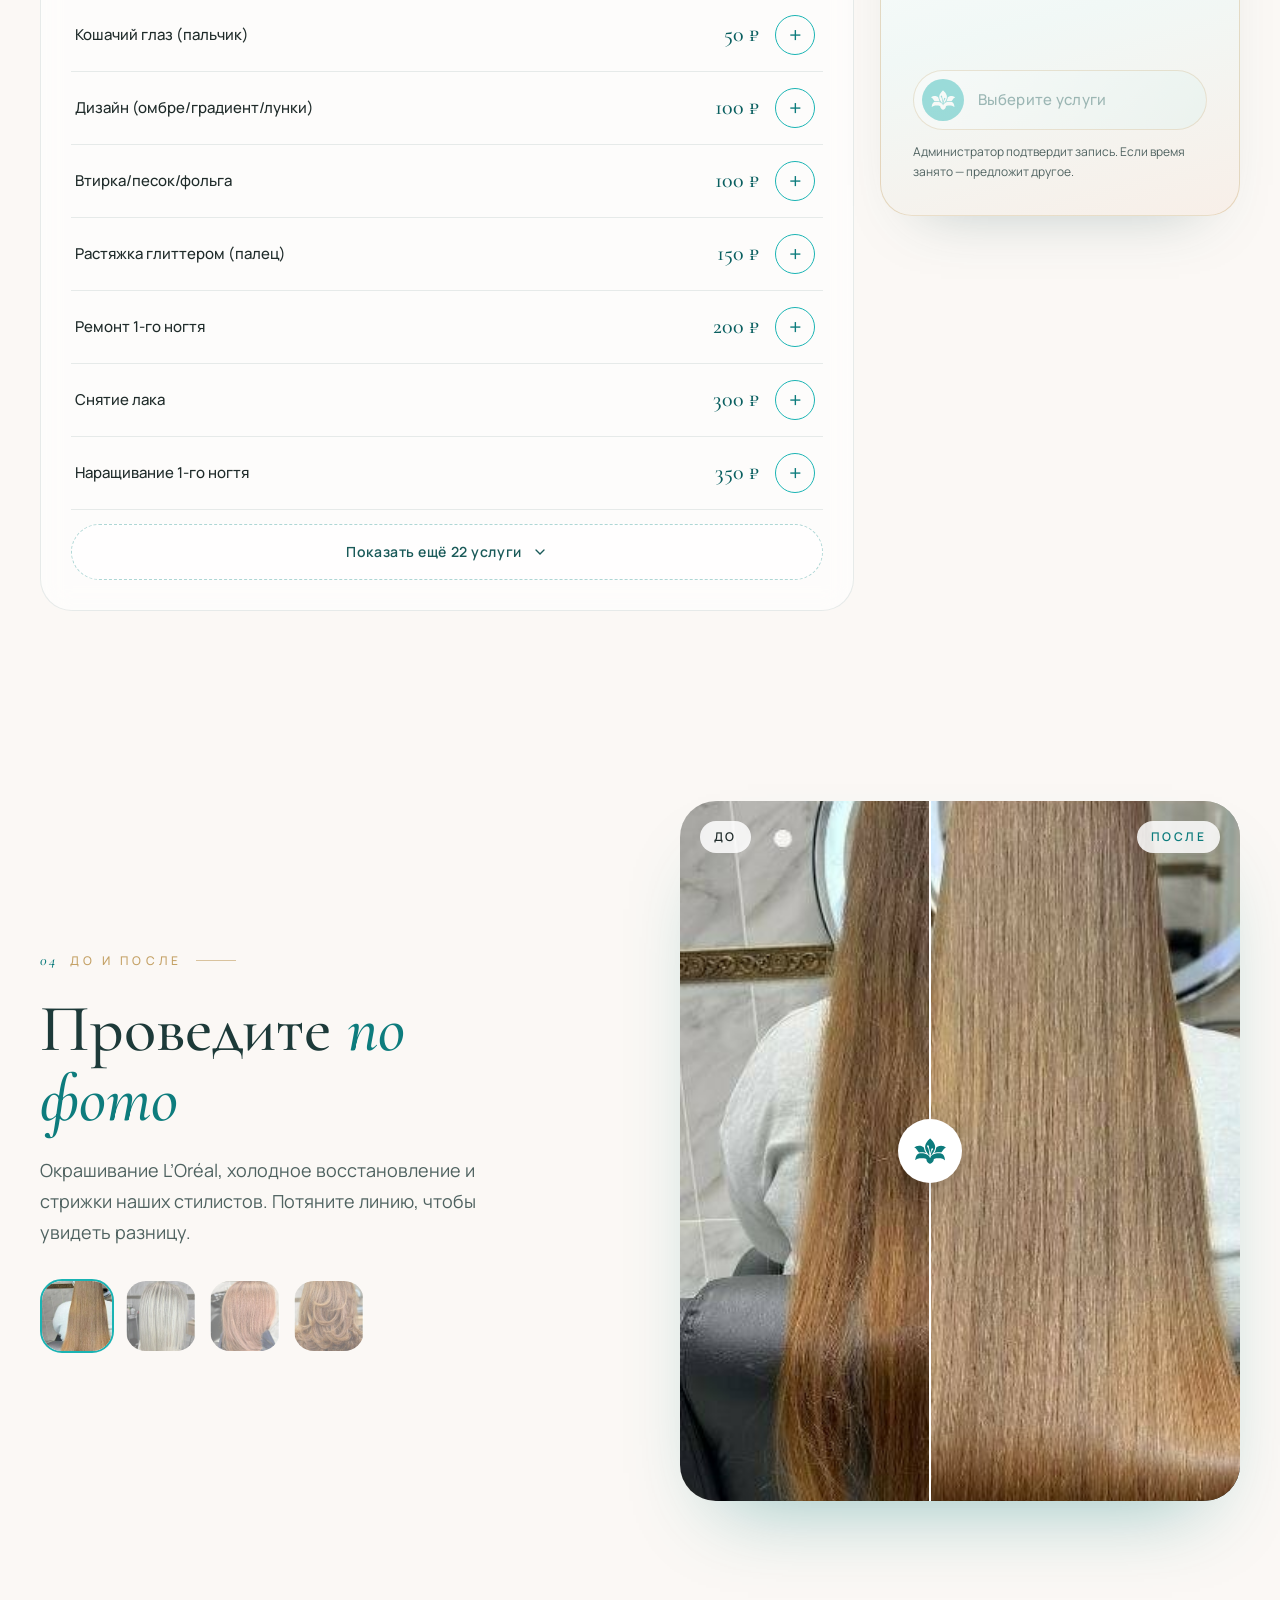
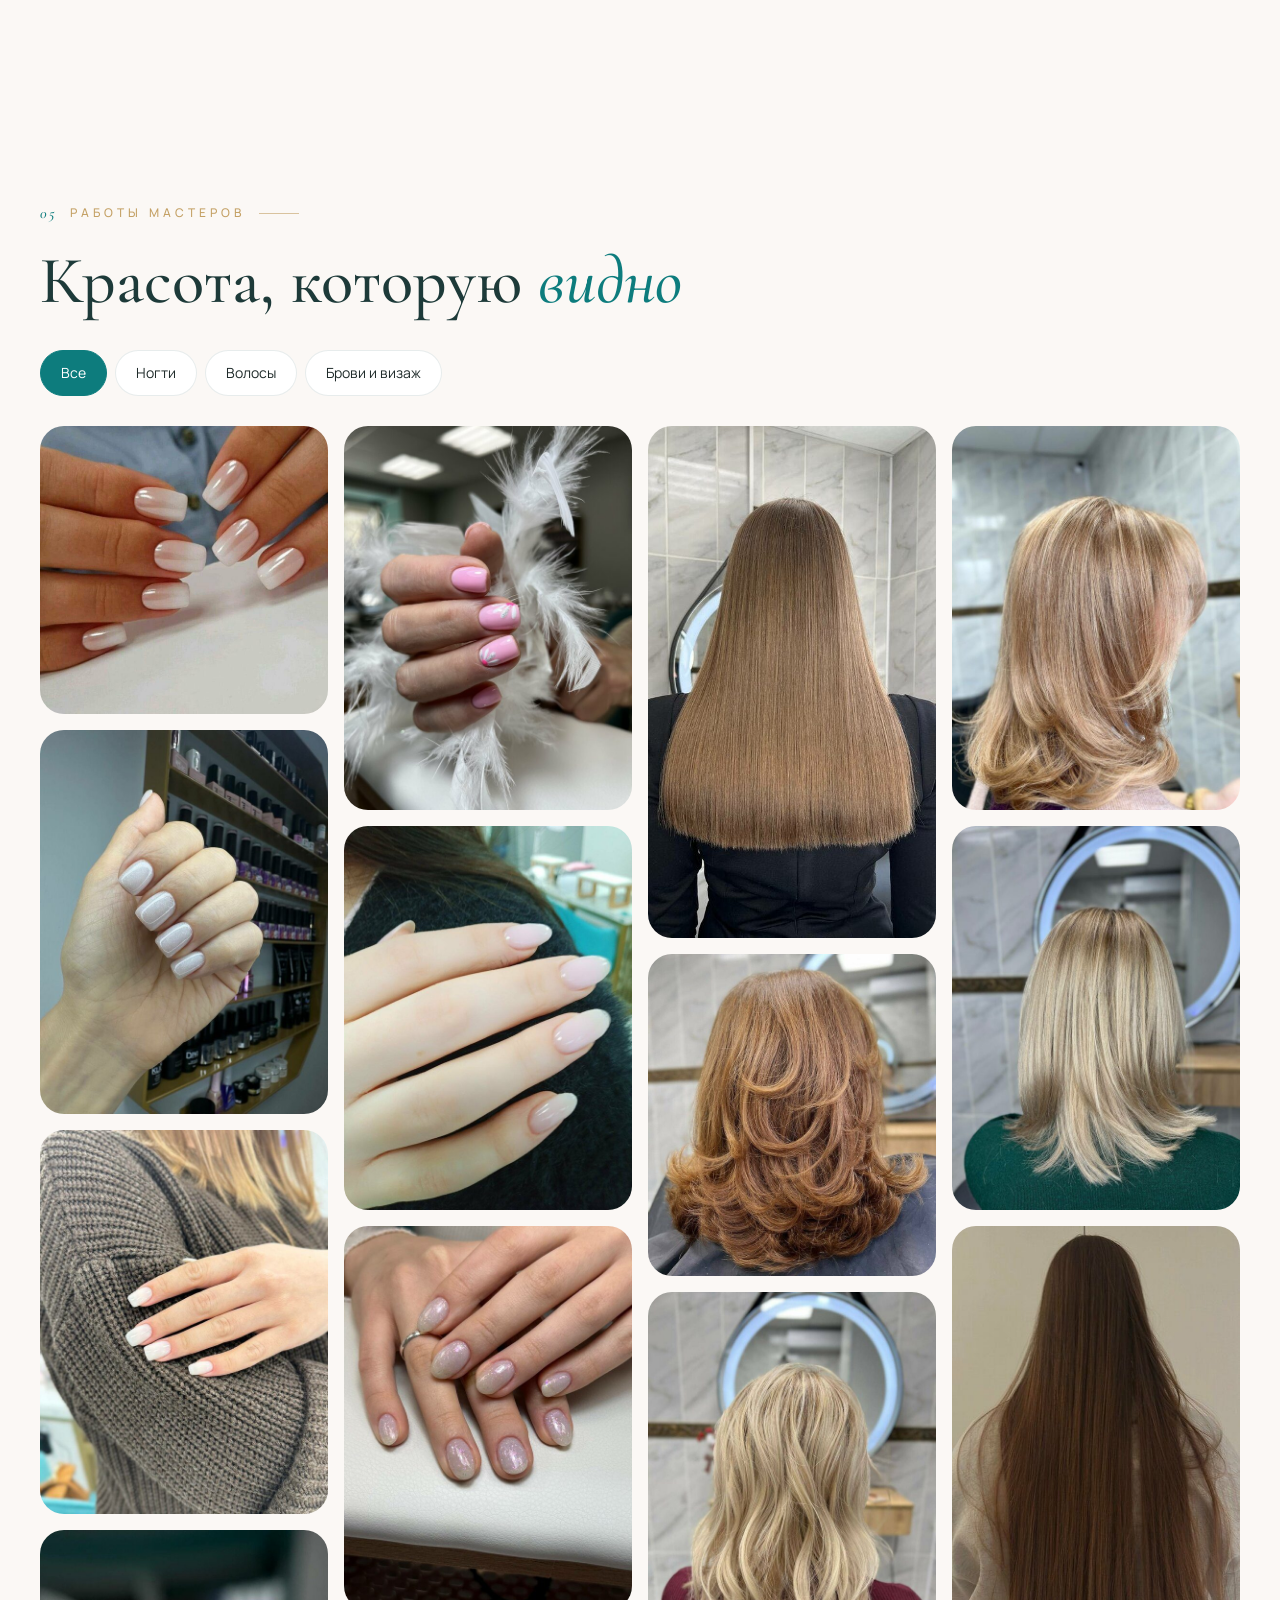
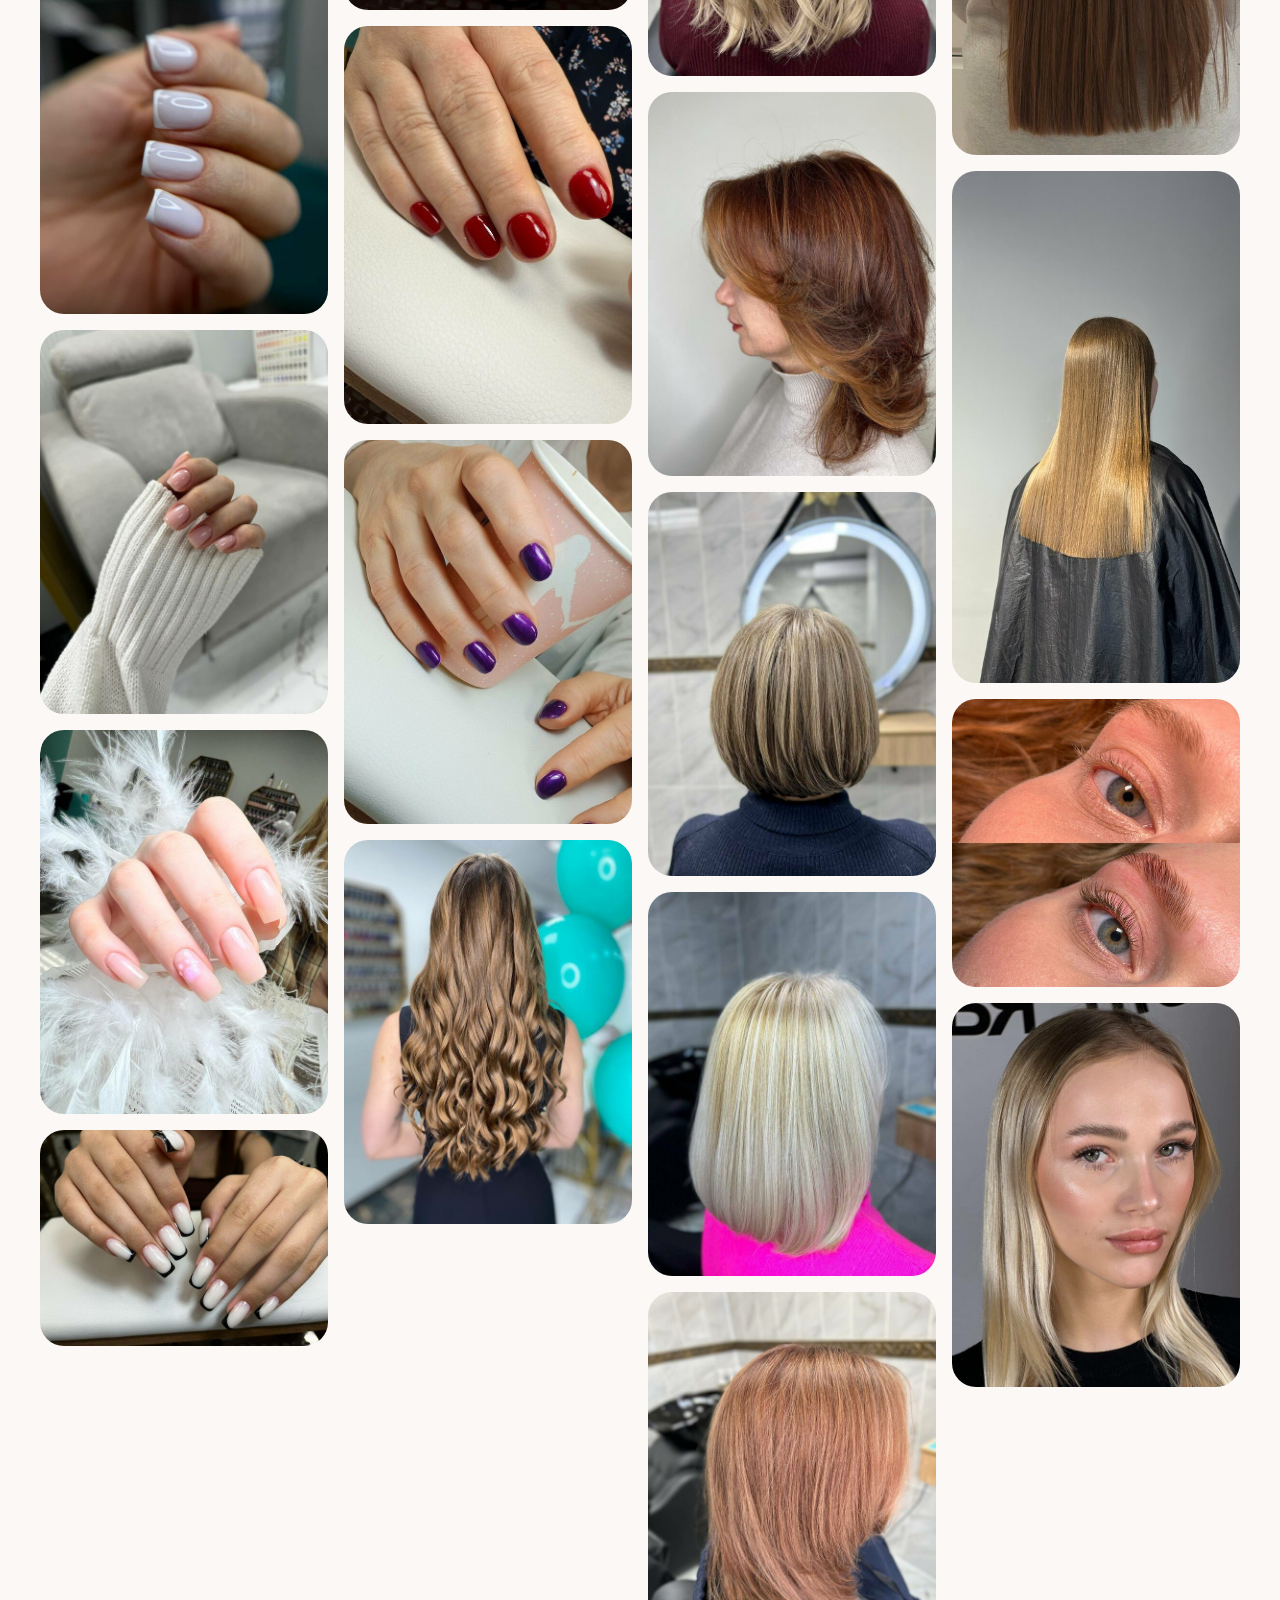
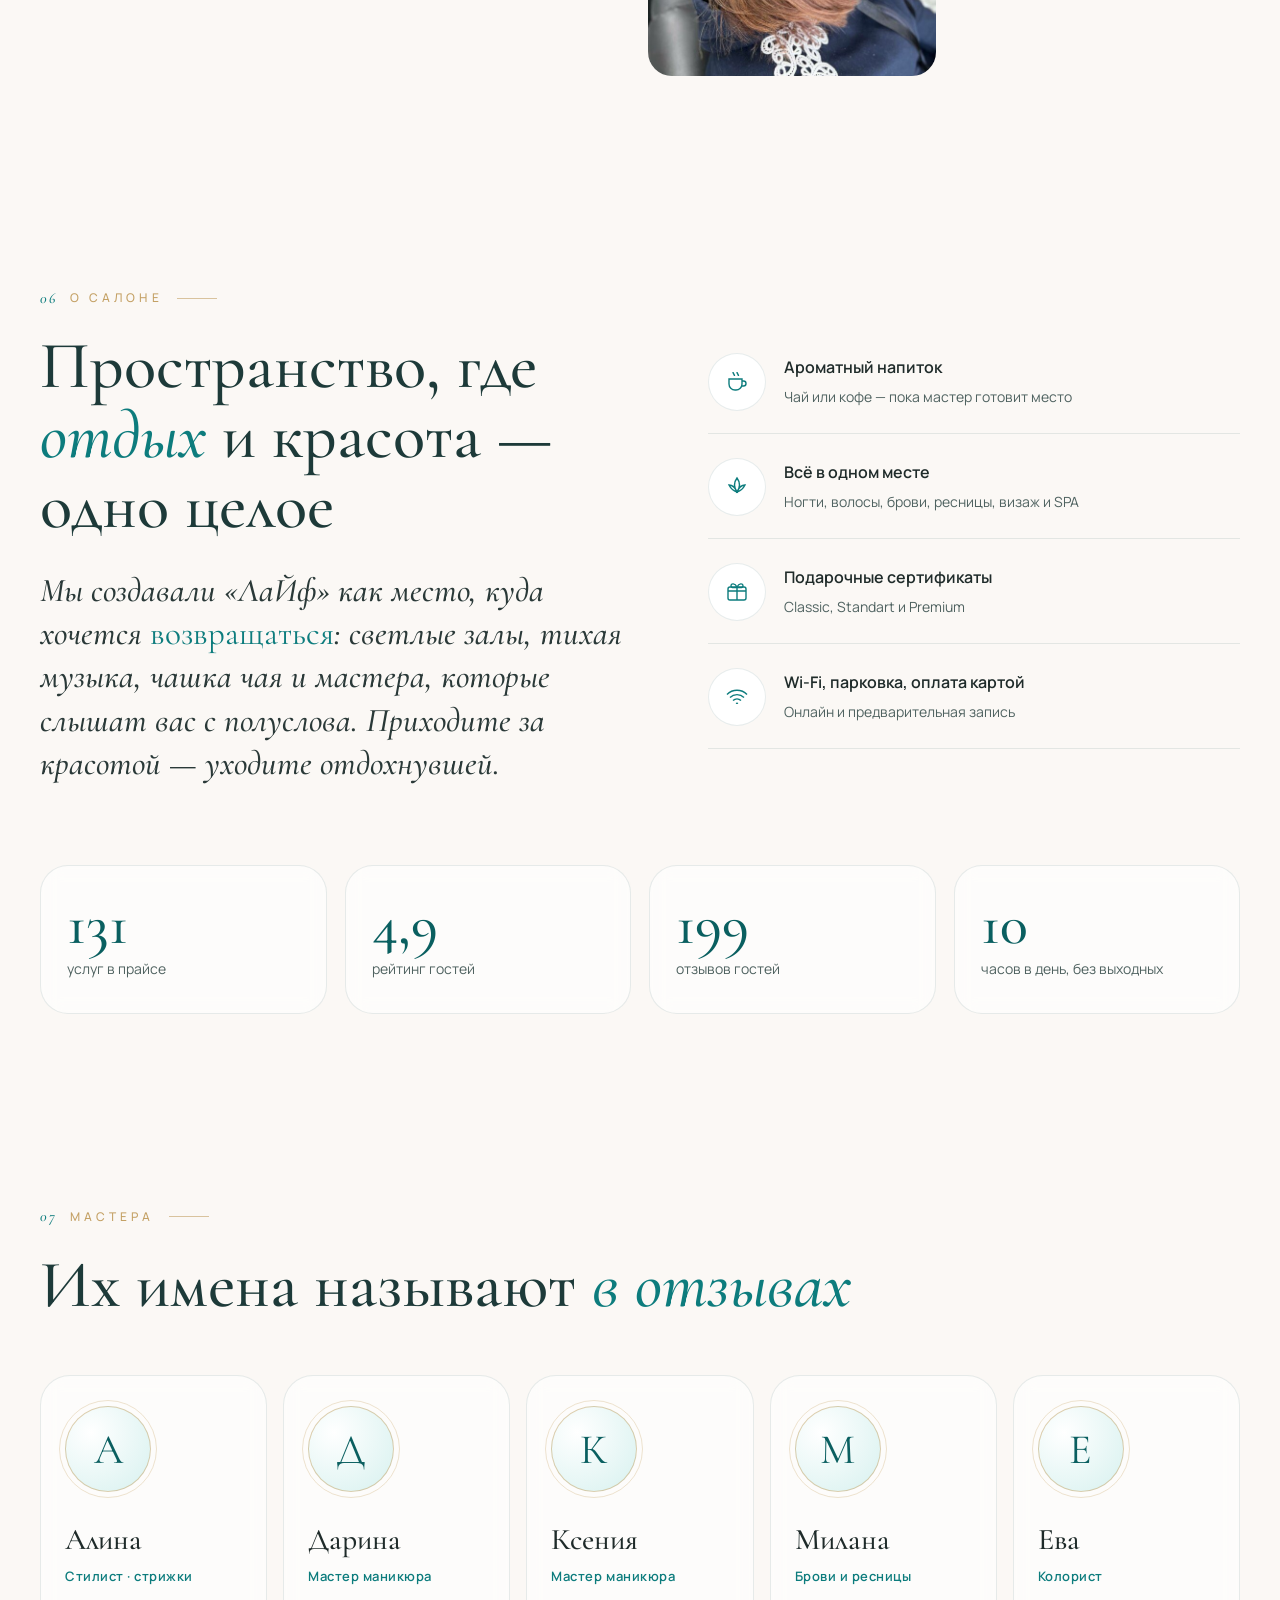
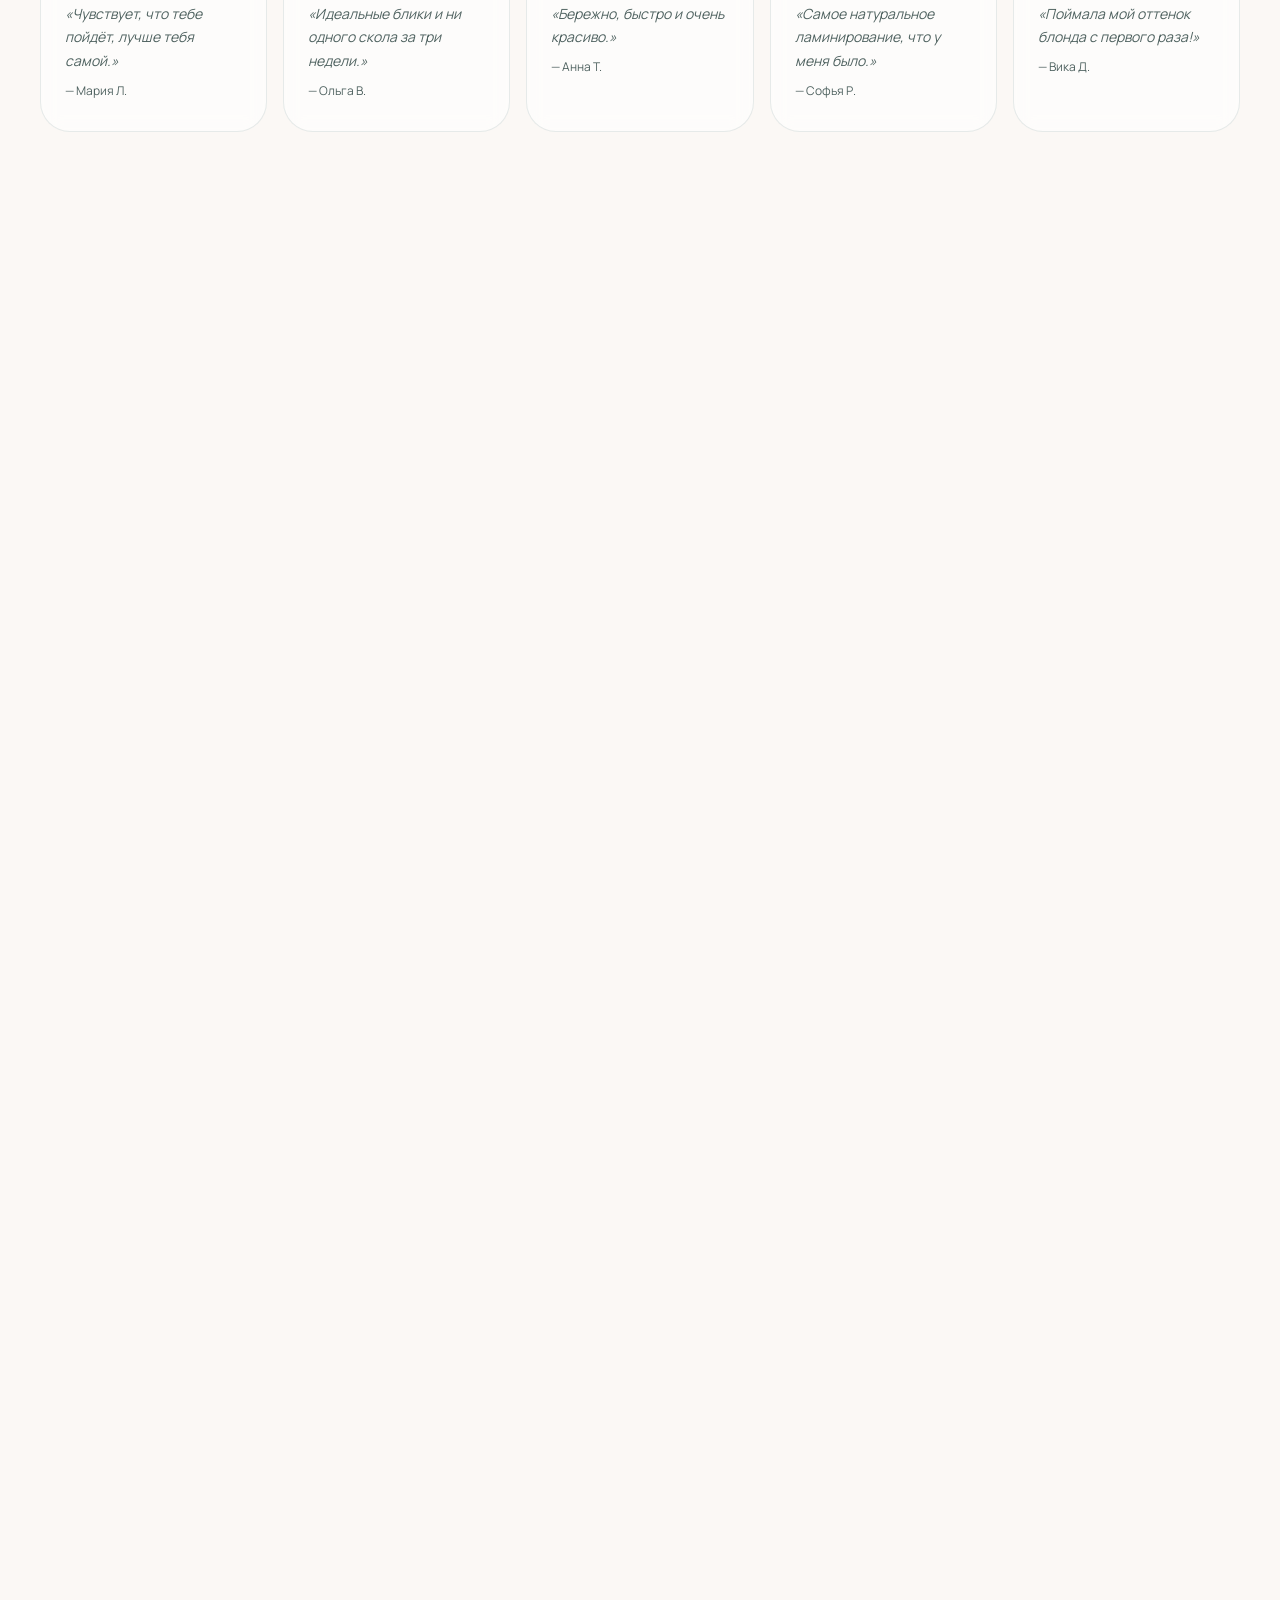
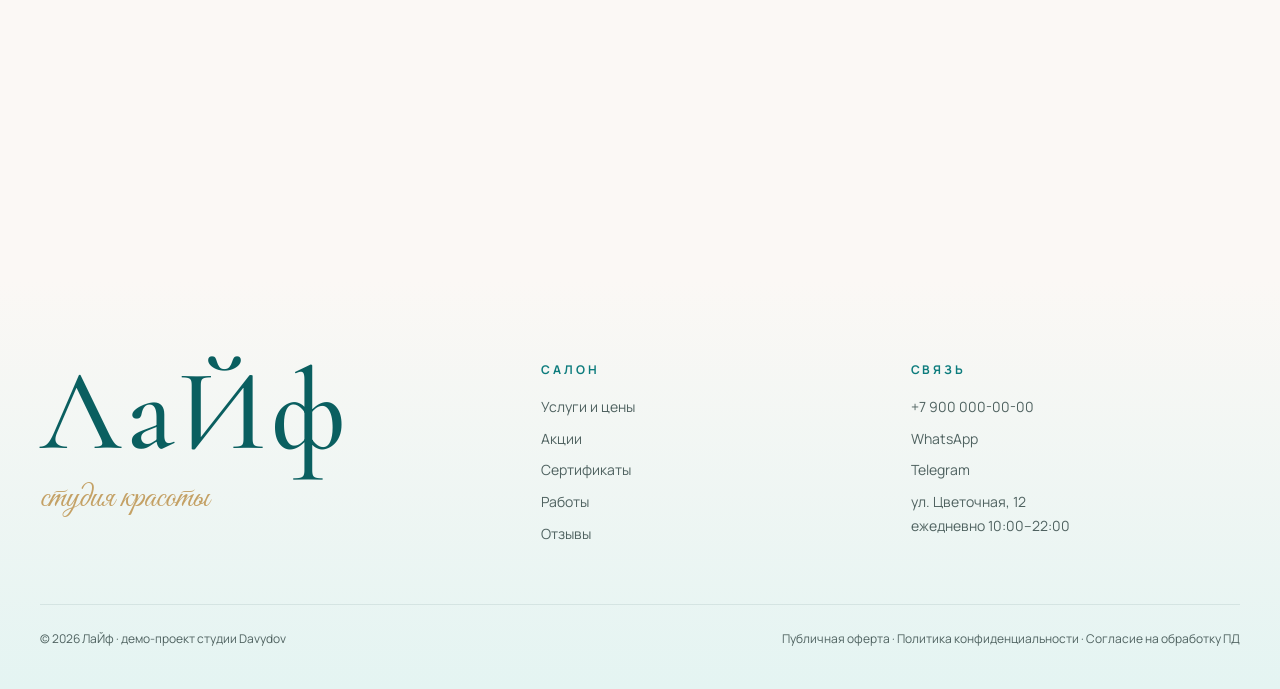
==== commit 2f5dcd68: "Portfolio LaYf demo: fictional masters, reviews, rating and copy Co-Authored-By: Claude Opus 5.5 <no" ====
--- a/artelia/index.html
+++ b/artelia/index.html
@@ -4,7 +4,7 @@
 <meta charset="utf-8">
 <meta name="viewport" content="width=device-width,initial-scale=1">
 <title>ЛаЙф — студия красоты в Москве · ул. Цветочная, 12</title>
-<meta name="description" content="ЛаЙф — студия красоты в центре Москвы: маникюр, педикюр, окрашивание L’Oréal, стрижки, Brow Bar, ресницы, визаж, SPA. Ежедневно 10:00–22:00. Онлайн-запись.">
+<meta name="description" content="ЛаЙф — студия красоты в Москве: маникюр, педикюр, окрашивание L’Oréal, стрижки, Brow Bar, ресницы, визаж, SPA. Ежедневно 10:00–22:00. Онлайн-запись.">
 <link rel="icon" type="image/svg+xml" href="img/favicon.svg">
 <meta name="theme-color" content="#f6fbfa">
 <link rel="preconnect" href="https://fonts.googleapis.com"><link rel="preconnect" href="https://fonts.gstatic.com" crossorigin>
@@ -464,15 +464,15 @@
       <h1 style="text-transform:none">ЛаЙф</h1>
       <p class="sub fade" style="transition-delay:1.1s">студия красоты</p>
     </div>
-    <p class="script fade" style="transition-delay:1.5s">оазис спокойствия в центре города</p>
+    <p class="script fade" style="transition-delay:1.5s">место, где время замедляется</p>
     <div class="ctas fade" style="transition-delay:1.8s">
       <a class="hb hb-1" href="#services"><span class="hb-ic"><svg class="lily" viewBox="0 0 100 100" fill="currentColor"><use href="#lily"/></svg></span>Записаться онлайн</a>
       <a class="hb hb-2" href="#services"><span class="hb-ic"><svg viewBox="0 0 24 24" fill="none" stroke="currentColor" stroke-width="1.5" stroke-linecap="round"><path d="M7 4h10a1 1 0 0 1 1 1v15l-3-2-3 2-3-2-3 2V5a1 1 0 0 1 1-1zM9 9h6M9 13h4"/></svg></span>Услуги и цены</a>
     </div>
   </div>
     <div class="facts fade" style="transition-delay:2.1s">
-      <div><b>5,0</b>на Яндекс Картах</div>
-      <div><b>110</b>отзывов гостей</div>
+      <div><b>4,9</b>рейтинг гостей</div>
+      <div><b>240</b>отзывов гостей</div>
       <div><b>10–22</b>ежедневно</div>
       <div><b>12</b>ул. Цветочная</div>
     </div>
@@ -620,7 +620,7 @@
       <div class="rv">
         <div class="eyebrow">О салоне</div>
         <h2>Пространство, где <em>отдых</em> и красота — одно целое</h2>
-        <p class="quote">Это не просто салон, а <b>оазис спокойствия</b> в центре города. Здесь можно забыть о делах и посвятить время себе, расслабиться с ароматным напитком, а после преображения выйти с идеальным образом.</p>
+        <p class="quote">Мы создавали «ЛаЙф» как место, куда хочется <b>возвращаться</b>: светлые залы, тихая музыка, чашка чая и мастера, которые слышат вас с полуслова. Приходите за красотой — уходите отдохнувшей.</p>
       </div>
       <ul class="rituals rv">
         <li><span class="ic"><svg viewBox="0 0 24 24" fill="none" stroke="currentColor" stroke-width="1.4"><path d="M4 9h13v5a6 6 0 0 1-6 6H10a6 6 0 0 1-6-6V9zM17 11h1.5a2.5 2.5 0 0 1 0 5H17M8 2c0 2 1.5 2 1.5 4M12 2c0 2 1.5 2 1.5 4"/></svg></span><div><b>Ароматный напиток</b><span>Чай или кофе — пока мастер готовит место</span></div></li>
@@ -631,8 +631,8 @@
     </div>
     <div class="stats">
       <div class="stat rv"><b data-count="158">0</b><span>услуг в прайсе</span></div>
-      <div class="stat rv" style="transition-delay:.1s"><b>5,0</b><span>рейтинг на Яндекс Картах</span></div>
-      <div class="stat rv" style="transition-delay:.2s"><b data-count="110">0</b><span>отзывов гостей</span></div>
+      <div class="stat rv" style="transition-delay:.1s"><b>4,9</b><span>рейтинг гостей</span></div>
+      <div class="stat rv" style="transition-delay:.2s"><b data-count="240">0</b><span>отзывов гостей</span></div>
       <div class="stat rv" style="transition-delay:.3s"><b data-count="12">0</b><span>часов в день, без выходных</span></div>
     </div>
   </div>
@@ -652,10 +652,10 @@
   <div class="wrap rev-g">
     <div class="rv">
       <div class="eyebrow">Отзывы</div>
-      <div class="rate">5,0</div>
+      <div class="rate">4,9</div>
       <div class="stars">★★★★★</div>
-      <p class="lead" style="margin-top:14px">110 отзывов на Яндекс Картах</p>
-      <a class="btn btn-ghost" style="margin-top:26px" href="#reviews" target="_blank" rel="noopener"><span class="bud"><svg class="lily" viewBox="0 0 100 100" fill="currentColor"><use href="#lily"/></svg></span>Читать все отзывы</a>
+      <p class="lead" style="margin-top:14px">240 отзывов гостей</p>
+      <a class="btn btn-ghost" style="margin-top:26px" href="#reviews"><span class="bud"><svg class="lily" viewBox="0 0 100 100" fill="currentColor"><use href="#lily"/></svg></span>Читать все отзывы</a>
     </div>
     <div class="rev-box rv">
       <div class="qm">“</div>
@@ -798,11 +798,11 @@
 
 /* masters */
 const M=[
- ['Альбина','Стилист · стрижки','Мастер выше всяческих похвал!','Ирина О.'],
- ['Ирина','Мастер маникюра','Огромное спасибо за такой красивый маникюр — в восторге были и подружки.','Наталья К.'],
- ['Варвара','Мастер маникюра','Аккуратный специалист, быстро и качественно сделала маникюр.','Валерия С.'],
- ['Валентина','Брови и ресницы','Очень натуральное ламинирование, процедура прошла с максимальным комфортом.','Настя Ж.'],
- ['Юлия','Стилист','Великолепный мастер своего дела!','Юлия Ф.']];
+ ['Алина','Стилист · стрижки','Чувствует, что тебе пойдёт, лучше тебя самой.','Мария Л.'],
+ ['Дарина','Мастер маникюра','Идеальные блики и ни одного скола за три недели.','Ольга В.'],
+ ['Ксения','Мастер маникюра','Бережно, быстро и очень красиво.','Анна Т.'],
+ ['Милана','Брови и ресницы','Самое натуральное ламинирование, что у меня было.','Софья Р.'],
+ ['Ева','Колорист','Поймала мой оттенок блонда с первого раза!','Вика Д.']];
 $('#mastersG').innerHTML=M.map((m,i)=>`<article class="mst rv" style="transition-delay:${i*.08}s"><div class="mono">${m[0][0]}</div><h3>${m[0]}</h3><div class="rl">${m[1]}</div><q>${m[2]}</q><div style="font-size:12px;color:var(--muted);margin-top:8px">— ${m[3]}</div></article>`).join('');
 $$('#mastersG .rv').forEach(el=>io.observe(el));
 let selM='Любой мастер';
@@ -853,17 +853,15 @@
 
 /* reviews */
 const R=[
- ['Спасибо Альбине за хорошую стрижку. Салон хороший, атмосфера приятная!','zhenya-kamyshova','21 октября'],
- ['Отличный салон, всем рекомендую, приятный мастер Ирина, хороший администратор, спасибо большое 🙏💕','Кортик','16 октября'],
- ['Хочу сказать огромное спасибо мастеру Ирине за такой красивый маникюр. В восторге была не только я (владелец роскошных ноготков), но и мои подружки. Спасибо 🥰','Наталья Климачкова','10 октября'],
- ['Очень уютное и светлое пространство, милейшие и приятные сотрудники. Сделала очень натуральное ламинирование у Валентины, процедура прошла с максимальным комфортом. Спасибо!','Настя Ж.','21 сентября'],
- ['Волшебный салон… Валентина, Варвара — мастера своего дела, волшебницы. Рекомендую посетить его обязательно!','Чалова','18 сентября'],
- ['Всё отлично. Понравился мастер Варвара, быстро и качественно сделала маникюр.','Алиса Н.','18 сентября'],
- ['Замечательное место. Рядом с домом. Мастер Альбина выше всяческих похвал!','Ирина О.','25 августа'],
- ['Салон чистый, красивый. Мастер маникюра Варвара — аккуратный специалист, сделала хороший маникюр.','Валерия С.','17 августа'],
- ['Очень приятный салон, вежливый персонал. Мастера Альбину знаю давно — сейчас хожу стричься только к ней. Мастер супер, рекомендую всем. Салону процветания.','Елена Адаркина','7 августа'],
- ['Альбина и Юлия — великолепные мастера своего дела! Стилисты по красоте 👍🔥','Юлия Фищенко','7 августа']];
-$('#revs').innerHTML=R.map((r,i)=>`<div class="rev ${i?'':'on'}"><p>${r[0]}</p><div class="au"><b>${r[1]}</b> · ${r[2]} · Яндекс Карты</div></div>`).join('');
+ ['Спасибо Алине за стрижку — форма держится уже месяц. Атмосфера очень приятная!','Мария Л.','21 октября'],
+ ['Отличный салон, рекомендую всем: внимательные мастера и заботливый администратор 🙏💕','Ольга В.','16 октября'],
+ ['Дарина сделала такой маникюр, что подруги весь вечер рассматривали мои руки 🥰','Анна Т.','10 октября'],
+ ['Светлое уютное пространство. Ламинирование у Миланы получилось очень натуральным, процедура прошла с комфортом.','Софья Р.','21 сентября'],
+ ['Волшебное место. Ева и Ксения — настоящие волшебницы, обязательно вернусь!','Вика Д.','18 сентября'],
+ ['Всё отлично: Ксения быстро и аккуратно сделала маникюр, кофе был вкусный.','Полина К.','18 сентября'],
+ ['Хожу стричься только к Алине. Мастер выше всяческих похвал!','Екатерина М.','25 августа'],
+ ['Чисто, красиво, спокойно. Наконец нашла свой салон.','Дарья С.','17 августа']];
+$('#revs').innerHTML=R.map((r,i)=>`<div class="rev ${i?'':'on'}"><p>${r[0]}</p><div class="au"><b>${r[1]}</b> · ${r[2]}</div></div>`).join('');
 $('#rdots').innerHTML=R.map((_,i)=>`<i class="${i?'':'on'}"></i>`).join('');
 let ri=0,rt;function rv(n){ri=(n+R.length)%R.length;$$('.rev').forEach((e,i)=>e.classList.toggle('on',i===ri));$$('#rdots i').forEach((e,i)=>e.classList.toggle('on',i===ri));clearInterval(rt);rt=setInterval(()=>rv(ri+1),7000)}
 $('#rp').onclick=()=>rv(ri-1);$('#rn').onclick=()=>rv(ri+1);rv(0);
